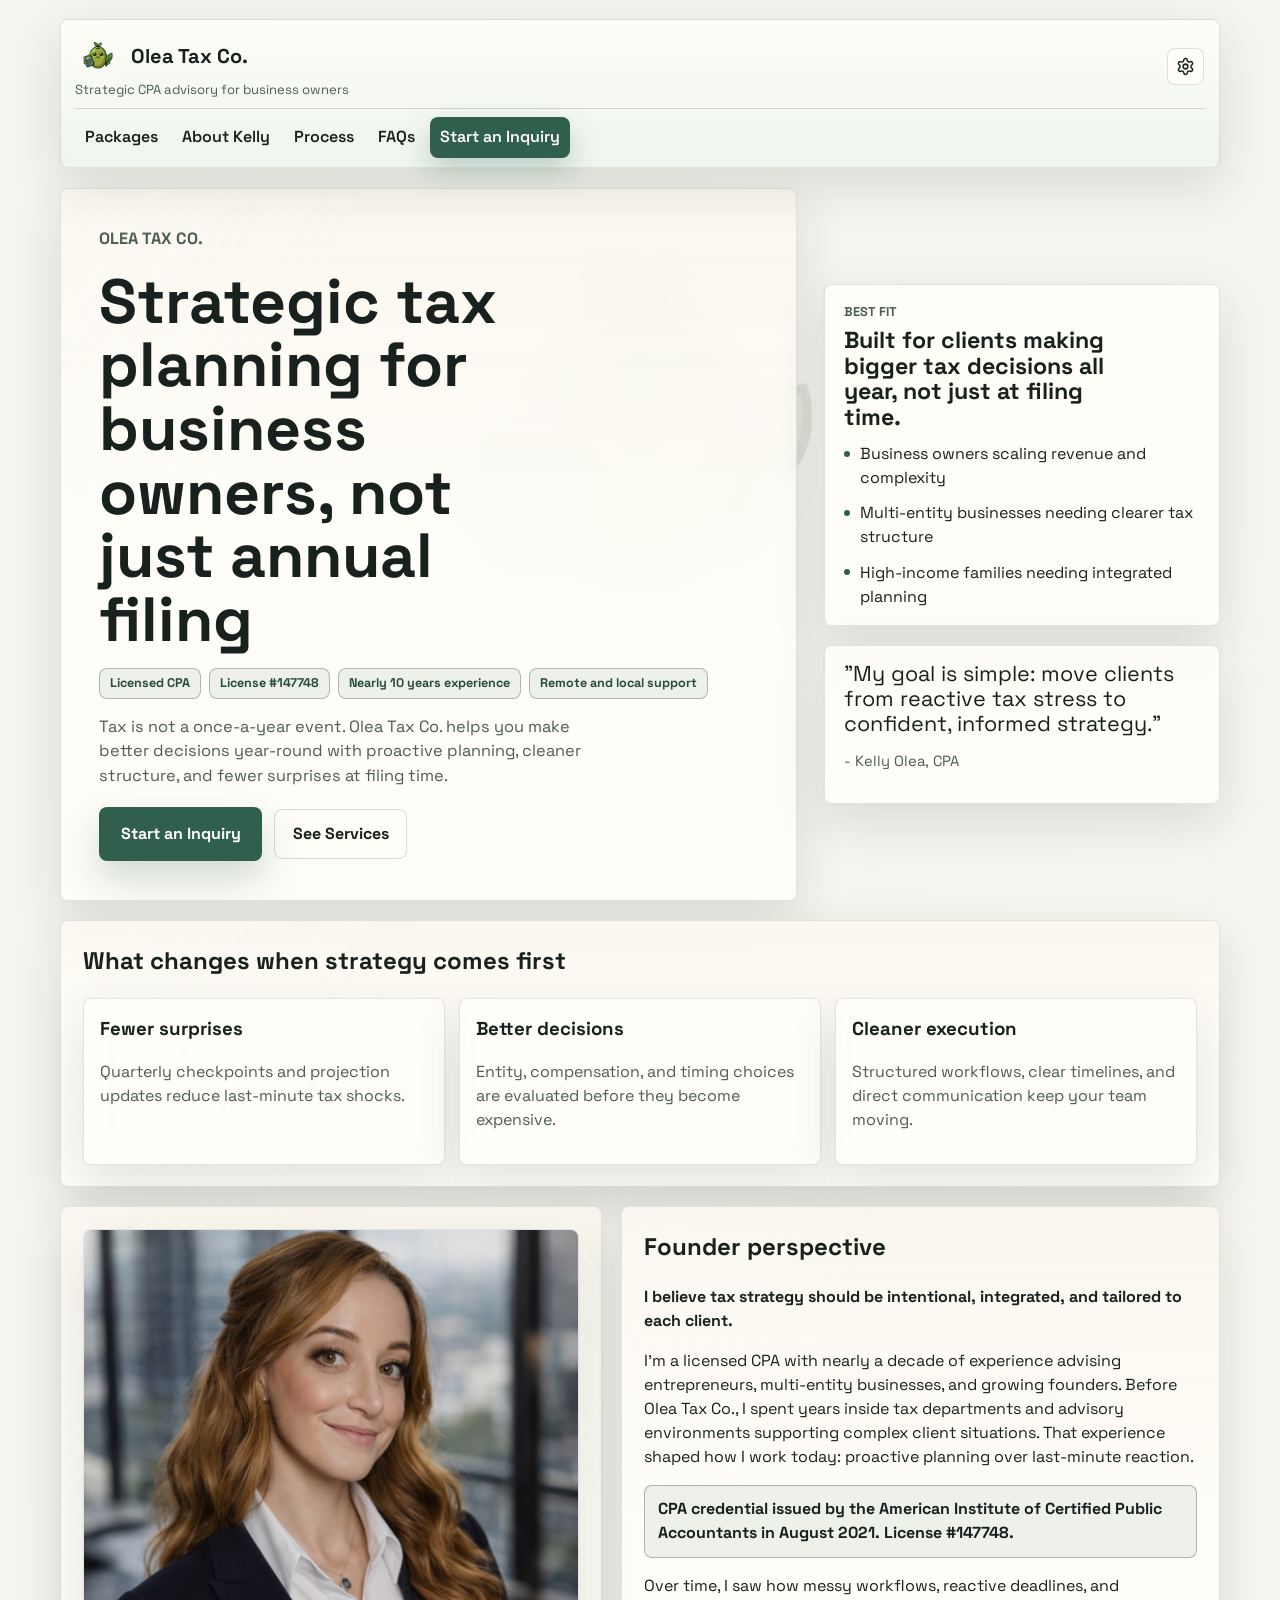
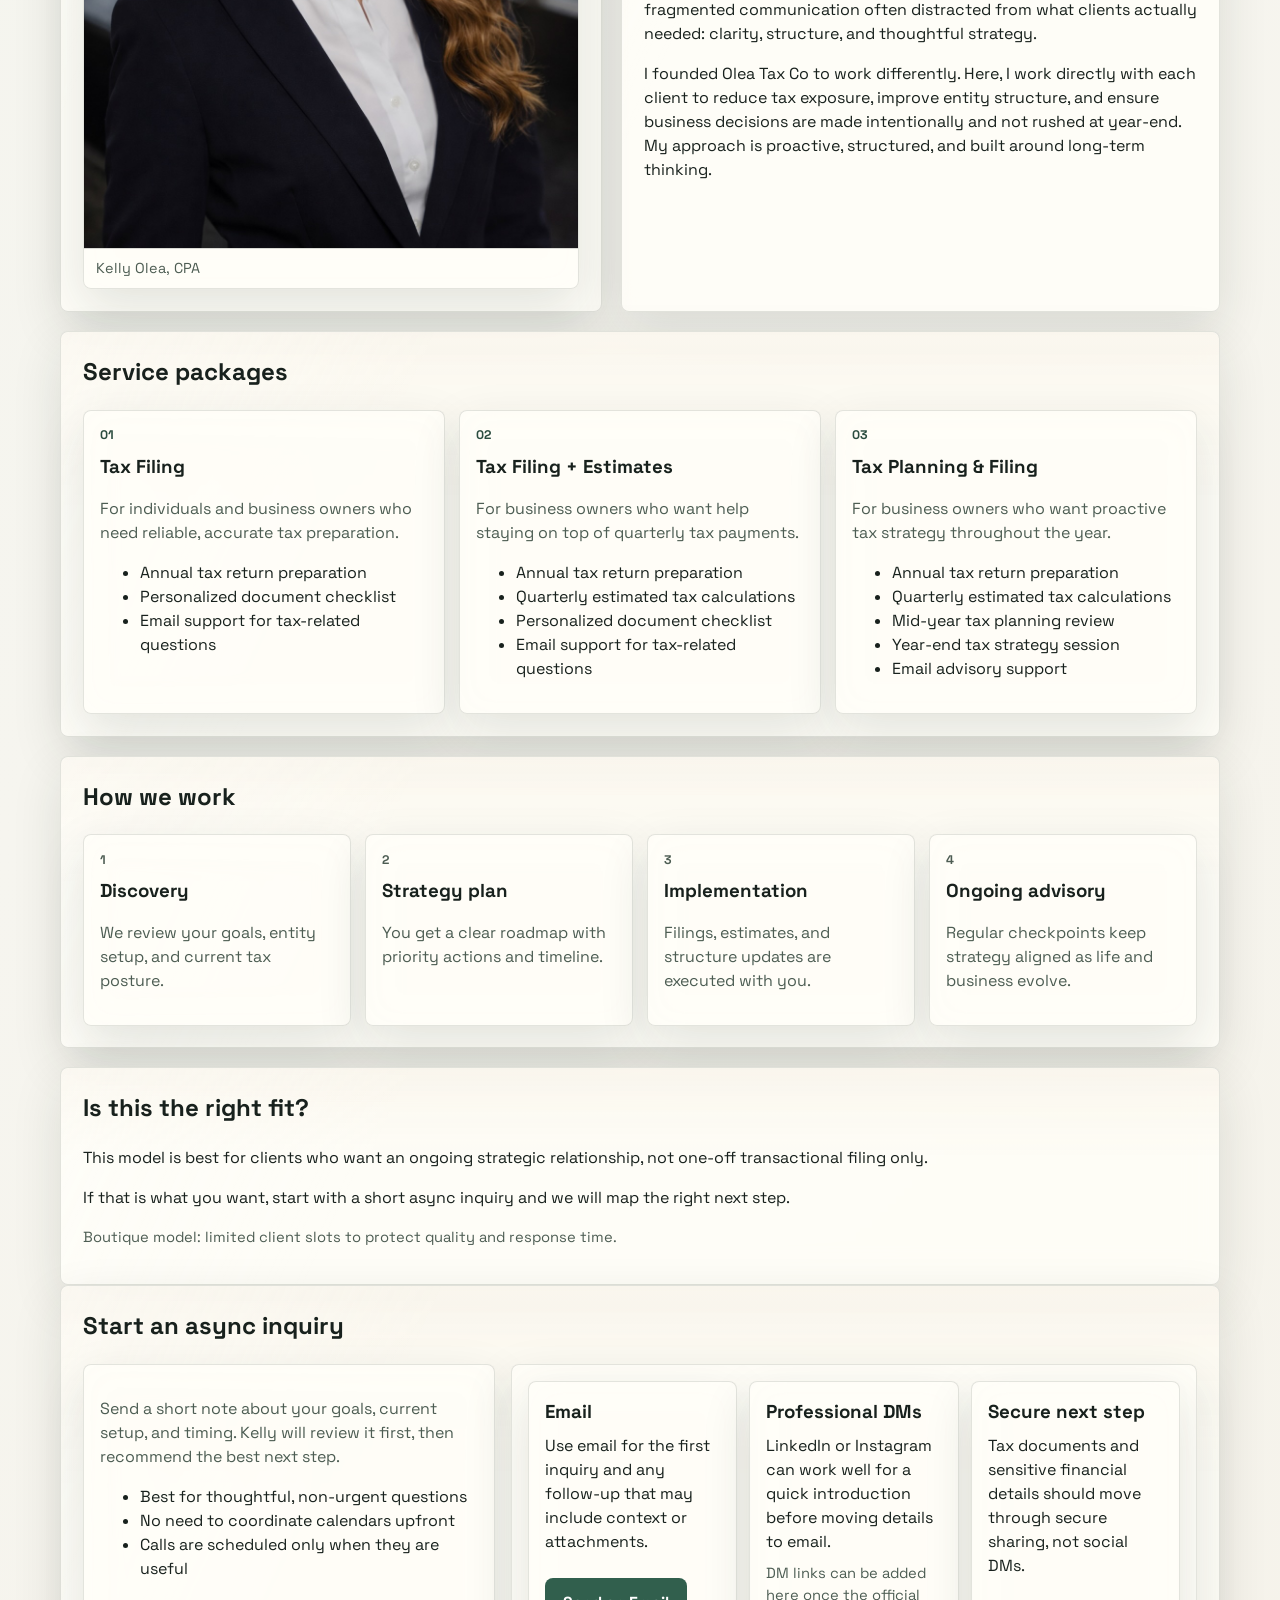
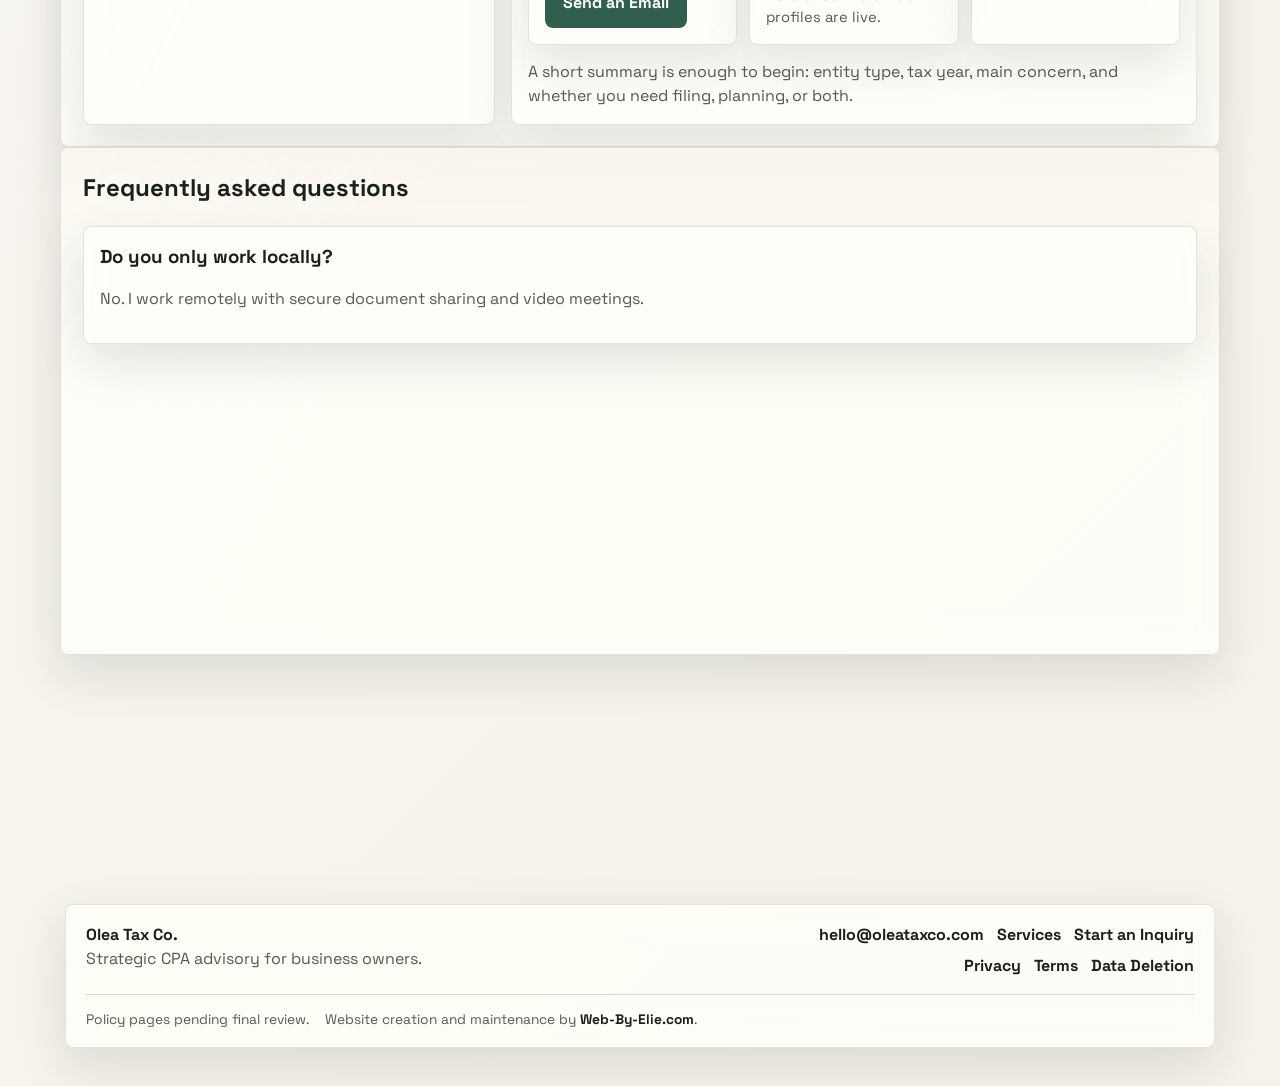
==== index.html @ 6fc99cd8 "oleataxco: publish multilingual production site" ====
<!DOCTYPE html>
<html lang="en" data-theme="light" data-language="en">
<head>
  <meta charset="UTF-8" />
  <meta name="viewport" content="width=device-width, initial-scale=1.0" />
  <title>Olea Tax Co. | Strategic Tax Planning & CPA Services</title>
  <meta name="description" content="Olea Tax Co. provides strategic CPA advisory, tax filing, quarterly estimates, and proactive tax planning for business owners." />
  <meta name="site-version" content="v144.0" />
  <link rel="canonical" href="https://oleataxco.com/" />
  <meta property="og:title" content="Olea Tax Co. | Strategic Tax Planning & CPA Services" />
  <meta property="og:description" content="Strategic CPA advisory, tax filing, estimates, and proactive tax planning for business owners." />
  <meta property="og:type" content="website" />
  <meta property="og:url" content="https://oleataxco.com/" />
  <meta property="og:image" content="https://oleataxco.com/assets/logos/oleatax-logo.png" />
  <meta name="twitter:card" content="summary" />
  <meta name="twitter:title" content="Olea Tax Co. | Strategic Tax Planning & CPA Services" />
  <meta name="twitter:description" content="Strategic CPA advisory, tax filing, estimates, and proactive tax planning for business owners." />
  <link rel="icon" type="image/png" sizes="512x512" href="./assets/logos/oleatax-logo.png" />
  <link rel="preconnect" href="https://fonts.googleapis.com">
  <link rel="preconnect" href="https://fonts.gstatic.com" crossorigin>
  <link href="https://fonts.googleapis.com/css2?family=Manrope:wght@400;500;600;700&family=Space+Grotesk:wght@400;500;700&display=swap" rel="stylesheet">
  <link rel="stylesheet" href="assets/styles.css?v=144.0" />
  <link rel="stylesheet" href="assets/liquid-glass.css?v=144.0" />
  <script type="application/ld+json">
    {
      "@context": "https://schema.org",
      "@type": "AccountingService",
      "@id": "https://oleataxco.com/#business",
      "name": "Olea Tax Co.",
      "url": "https://oleataxco.com/",
      "logo": "https://oleataxco.com/assets/logos/oleatax-logo.png",
      "image": "https://oleataxco.com/assets/kelly-portrait.jpg",
      "email": "hello@oleataxco.com",
      "description": "Strategic CPA advisory, tax filing, quarterly estimates, and proactive tax planning for business owners.",
      "areaServed": "United States",
      "founder": {
        "@type": "Person",
        "@id": "https://oleataxco.com/#kelly-olea",
        "name": "Kelly Olea",
        "jobTitle": "CPA",
        "honorificSuffix": "CPA",
        "hasCredential": {
          "@type": "EducationalOccupationalCredential",
          "name": "Certified Public Accountant",
          "credentialCategory": "Professional license",
          "identifier": "147748",
          "recognizedBy": {
            "@type": "Organization",
            "name": "American Institute of Certified Public Accountants"
          },
          "dateIssued": "2021-08"
        },
        "image": "https://oleataxco.com/assets/kelly-portrait.jpg",
        "worksFor": {
          "@id": "https://oleataxco.com/#business"
        }
      },
      "serviceType": [
        "Tax filing",
        "Quarterly estimated tax calculations",
        "Tax planning",
        "CPA advisory"
      ]
    }
  </script>
  <style>
    .bg-brand{position:fixed;inset:0;pointer-events:none;z-index:0;background:url('./assets/logos/oleatax-logo.png') center 18vh / min(58vmin,520px) no-repeat;opacity:.16;filter:drop-shadow(0 18px 40px rgba(0,0,0,.22));}
    body > *{position:relative;z-index:1;}

    .brand { display:flex; align-items:center; gap:10px; }
    .site-logo { width:46px; height:46px; border-radius:8px; border:1px solid rgba(255,255,255,.16); object-fit:cover; }
  </style>
</head>
<body class="concept-neighborhood">
  <div class="bg-brand" aria-hidden="true"></div>
  <a class="skip-link" href="#main-content" data-i18n="skipLink">Skip to content</a>
  <main id="main-content" class="site-shell">
    <header class="topbar panel">
      <div class="topbar-top">
        <div class="brand-wrap">
          <div class="brand"><img class="site-logo" src="./assets/logos/oleatax-logo.png" alt="Olea Tax logo" data-i18n-attr="alt:logoAlt" />Olea Tax Co.</div>
          <p class="brand-meta" data-i18n="brandMeta">Strategic CPA advisory for business owners</p>
        </div>
        <div class="topbar-controls">
          <button type="button" class="settings-button" data-settings-open aria-label="Open site settings" aria-haspopup="dialog" aria-expanded="false" data-i18n-attr="aria-label:settingsOpen">
            <svg width="19" height="19" viewBox="0 0 24 24" fill="none" stroke="currentColor" stroke-width="1.9" stroke-linecap="round" stroke-linejoin="round" aria-hidden="true">
              <path d="M12.22 2h-.44a2 2 0 0 0-2 2v.18a2 2 0 0 1-1 1.73l-.43.25a2 2 0 0 1-2 0l-.15-.08a2 2 0 0 0-2.73.73l-.22.38a2 2 0 0 0 .73 2.73l.15.1a2 2 0 0 1 1 1.72v.51a2 2 0 0 1-1 1.74l-.15.09a2 2 0 0 0-.73 2.73l.22.38a2 2 0 0 0 2.73.73l.15-.08a2 2 0 0 1 2 0l.43.25a2 2 0 0 1 1 1.73V20a2 2 0 0 0 2 2h.44a2 2 0 0 0 2-2v-.18a2 2 0 0 1 1-1.73l.43-.25a2 2 0 0 1 2 0l.15.08a2 2 0 0 0 2.73-.73l.22-.38a2 2 0 0 0-.73-2.73l-.15-.09a2 2 0 0 1-1-1.74v-.51a2 2 0 0 1 1-1.72l.15-.1a2 2 0 0 0 .73-2.73l-.22-.38a2 2 0 0 0-2.73-.73l-.15.08a2 2 0 0 1-2 0l-.43-.25a2 2 0 0 1-1-1.73V4a2 2 0 0 0-2-2Z"/>
              <circle cx="12" cy="12" r="3"/>
            </svg>
          </button>
        </div>
      </div>
      <nav aria-label="Primary">
        <a href="#services" data-i18n="navPackages">Packages</a>
        <a href="#who" data-i18n="navAbout">About Kelly</a>
        <a href="#process" data-i18n="navProcess">Process</a>
        <a href="#faqs" data-i18n="navFaqs">FAQs</a>
        <a class="button topbar-cta" href="#inquiry" data-i18n="startInquiry">Start an Inquiry</a>
      </nav>
    </header>

    <section class="hero">
      <div class="hero-copy panel">
        <p class="eyebrow">Olea Tax Co.</p>
        <h1 data-i18n="heroTitle">Strategic tax planning for business owners, not just annual filing</h1>
        <div class="trust-strip" aria-label="Trust highlights">
          <span data-i18n="trustCpa">Licensed CPA</span>
          <span data-i18n="trustLicense">License #147748</span>
          <span data-i18n="trustExperience">Nearly 10 years experience</span>
          <span data-i18n="trustRemote">Remote and local support</span>
        </div>
        <p data-i18n="heroBody">
          Tax is not a once-a-year event. Olea Tax Co. helps you make better decisions year-round with proactive planning, cleaner structure, and fewer surprises at filing time.
        </p>
        <div class="cta-row">
          <a class="button hero-primary" href="#inquiry" data-i18n="startInquiry">Start an Inquiry</a>
          <a class="button alt" href="#services" data-i18n="seeServices">See Services</a>
        </div>
      </div>
      <aside class="hero-side" aria-label="Who we serve and founder perspective" data-i18n-attr="aria-label:heroAsideLabel">
        <div class="hero-support">
          <p class="eyebrow" data-i18n="bestFit">Best Fit</p>
          <h3 data-i18n="bestFitTitle">Built for clients making bigger tax decisions all year, not just at filing time.</h3>
          <ul class="hero-list">
            <li data-i18n="bestFitOne">Business owners scaling revenue and complexity</li>
            <li data-i18n="bestFitTwo">Multi-entity businesses needing clearer tax structure</li>
            <li data-i18n="bestFitThree">High-income families needing integrated planning</li>
          </ul>
        </div>
        <blockquote class="hero-quote-block">
          <p class="quote" data-i18n="heroQuote">"My goal is simple: move clients from reactive tax stress to confident, informed strategy."</p>
          <p class="small" data-i18n="quoteByline">- Kelly Olea, CPA</p>
        </blockquote>
      </aside>
    </section>

    <section class="section-grid">
      <section class="section panel span-12">
        <h2 data-i18n="outcomesTitle">What changes when strategy comes first</h2>
        <div class="cards cols-3">
          <div class="card outcome-card">
            <h3 data-i18n="outcomeOneTitle">Fewer surprises</h3>
            <p data-i18n="outcomeOneBody">Quarterly checkpoints and projection updates reduce last-minute tax shocks.</p>
          </div>
          <div class="card outcome-card">
            <h3 data-i18n="outcomeTwoTitle">Better decisions</h3>
            <p data-i18n="outcomeTwoBody">Entity, compensation, and timing choices are evaluated before they become expensive.</p>
          </div>
          <div class="card outcome-card">
            <h3 data-i18n="outcomeThreeTitle">Cleaner execution</h3>
            <p data-i18n="outcomeThreeBody">Structured workflows, clear timelines, and direct communication keep your team moving.</p>
          </div>
        </div>
      </section>
    </section>

    <section id="who" class="section-grid whoami-row">
      <aside class="section panel span-5 whoami-photo">
        <figure class="profile-shot">
          <img src="assets/kelly-portrait.jpg" alt="Kelly Olea, CPA" loading="lazy" data-i18n-attr="alt:profileAlt" />
          <figcaption>Kelly Olea, CPA</figcaption>
        </figure>
      </aside>
      <section class="section panel span-7 whoami-copy">
        <h2 data-i18n="founderTitle">Founder perspective</h2>
        <p><strong data-i18n="founderLead">I believe tax strategy should be intentional, integrated, and tailored to each client.</strong></p>
        <p data-i18n="founderBodyOne">
          I'm a licensed CPA with nearly a decade of experience advising entrepreneurs, multi-entity businesses, and growing founders.
          Before Olea Tax Co., I spent years inside tax departments and advisory environments supporting complex client situations. That experience shaped how I work today: proactive planning over last-minute reaction.
        </p>
        <p class="credential-note" data-i18n="credentialNote">
          CPA credential issued by the American Institute of Certified Public Accountants in August 2021. License #147748.
        </p>
        <p data-i18n="founderBodyTwo">
          Over time, I saw how messy workflows, reactive deadlines, and fragmented communication often distracted from what clients actually needed:
          clarity, structure, and thoughtful strategy.
        </p>
        <p data-i18n="founderBodyThree">
          I founded Olea Tax Co to work differently.
          Here, I work directly with each client to reduce tax exposure, improve entity structure, and ensure business decisions are made intentionally and not rushed at year-end.
          My approach is proactive, structured, and built around long-term thinking.
        </p>
      </section>
    </section>

    <section id="services" class="section-grid">
      <section class="section panel span-12">
        <h2 data-i18n="servicesTitle">Service packages</h2>
        <div class="cards cols-3">
          <div class="card service-card">
            <h3 data-i18n="serviceOneTitle">Tax Filing</h3>
            <p data-i18n="serviceOneBody">For individuals and business owners who need reliable, accurate tax preparation.</p>
            <ul>
              <li data-i18n="serviceListFiling">Annual tax return preparation</li>
              <li data-i18n="serviceListChecklist">Personalized document checklist</li>
              <li data-i18n="serviceListEmail">Email support for tax-related questions</li>
            </ul>
          </div>
          <div class="card service-card">
            <h3 data-i18n="serviceTwoTitle">Tax Filing + Estimates</h3>
            <p data-i18n="serviceTwoBody">For business owners who want help staying on top of quarterly tax payments.</p>
            <ul>
              <li data-i18n="serviceListFiling">Annual tax return preparation</li>
              <li data-i18n="serviceListEstimates">Quarterly estimated tax calculations</li>
              <li data-i18n="serviceListChecklist">Personalized document checklist</li>
              <li data-i18n="serviceListEmail">Email support for tax-related questions</li>
            </ul>
          </div>
          <div class="card service-card">
            <h3 data-i18n="serviceThreeTitle">Tax Planning &amp; Filing</h3>
            <p data-i18n="serviceThreeBody">For business owners who want proactive tax strategy throughout the year.</p>
            <ul>
              <li data-i18n="serviceListFiling">Annual tax return preparation</li>
              <li data-i18n="serviceListEstimates">Quarterly estimated tax calculations</li>
              <li data-i18n="serviceListMidyear">Mid-year tax planning review</li>
              <li data-i18n="serviceListYearend">Year-end tax strategy session</li>
              <li data-i18n="serviceListAdvisory">Email advisory support</li>
            </ul>
          </div>
        </div>
      </section>
    </section>

    <section class="section-grid">
      <section id="process" class="section panel span-12">
        <h2 data-i18n="processTitle">How we work</h2>
        <div class="cards cols-4">
          <div class="card">
            <p class="step-num">1</p>
            <h3 data-i18n="processOneTitle">Discovery</h3>
            <p data-i18n="processOneBody">We review your goals, entity setup, and current tax posture.</p>
          </div>
          <div class="card">
            <p class="step-num">2</p>
            <h3 data-i18n="processTwoTitle">Strategy plan</h3>
            <p data-i18n="processTwoBody">You get a clear roadmap with priority actions and timeline.</p>
          </div>
          <div class="card">
            <p class="step-num">3</p>
            <h3 data-i18n="processThreeTitle">Implementation</h3>
            <p data-i18n="processThreeBody">Filings, estimates, and structure updates are executed with you.</p>
          </div>
          <div class="card">
            <p class="step-num">4</p>
            <h3 data-i18n="processFourTitle">Ongoing advisory</h3>
            <p data-i18n="processFourBody">Regular checkpoints keep strategy aligned as life and business evolve.</p>
          </div>
        </div>
      </section>
      <section class="section panel span-12">
        <h2 data-i18n="fitTitle">Is this the right fit?</h2>
        <p data-i18n="fitBodyOne">This model is best for clients who want an ongoing strategic relationship, not one-off transactional filing only.</p>
        <p data-i18n="fitBodyTwo">If that is what you want, start with a short async inquiry and we will map the right next step.</p>
        <p class="small" data-i18n="fitSmall">Boutique model: limited client slots to protect quality and response time.</p>
      </section>
    </section>

    <section id="inquiry" class="section panel">
      <h2 data-i18n="inquiryTitle">Start an async inquiry</h2>
      <div class="book-call-grid">
        <div class="card">
          <p data-i18n="inquiryBody">
            Send a short note about your goals, current setup, and timing. Kelly will review it first, then recommend the best next step.
          </p>
          <ul>
            <li data-i18n="inquiryOne">Best for thoughtful, non-urgent questions</li>
            <li data-i18n="inquiryTwo">No need to coordinate calendars upfront</li>
            <li data-i18n="inquiryThree">Calls are scheduled only when they are useful</li>
          </ul>
        </div>
        <div class="async-contact" aria-label="Async contact options">
          <div class="channel-list">
            <div class="channel-card">
              <h3 data-i18n="emailTitle">Email</h3>
              <p data-i18n="emailBody">Use email for the first inquiry and any follow-up that may include context or attachments.</p>
              <a class="button" href="mailto:hello@oleataxco.com?subject=Olea%20Tax%20Co.%20inquiry" data-i18n="sendEmail">Send an Email</a>
            </div>
            <div class="channel-card">
              <h3 data-i18n="dmTitle">Professional DMs</h3>
              <p data-i18n="dmBody">LinkedIn or Instagram can work well for a quick introduction before moving details to email.</p>
              <p class="small" data-i18n="dmSmall">DM links can be added here once the official profiles are live.</p>
            </div>
            <div class="channel-card">
              <h3 data-i18n="secureTitle">Secure next step</h3>
              <p data-i18n="secureBody">Tax documents and sensitive financial details should move through secure sharing, not social DMs.</p>
            </div>
          </div>
          <p class="response-note" data-i18n="responseNote">A short summary is enough to begin: entity type, tax year, main concern, and whether you need filing, planning, or both.</p>
        </div>
      </div>
    </section>

    <section id="faqs" class="section panel">
      <h2 data-i18n="faqTitle">Frequently asked questions</h2>
      <div class="cards">
        <div class="card"><h3 data-i18n="faqOneTitle">Do you only work locally?</h3><p data-i18n="faqOneBody">No. I work remotely with secure document sharing and video meetings.</p></div>
        <div class="card"><h3 data-i18n="faqTwoTitle">Do you provide bookkeeping?</h3><p data-i18n="faqTwoBody">No. Olea Tax Co. focuses on tax filing and tax planning. If your records need cleanup, that work should be handled separately before tax work begins.</p></div>
        <div class="card"><h3 data-i18n="faqThreeTitle">Do you offer one-time tax services?</h3><p data-i18n="faqThreeBody">Yes, and I can also recommend an ongoing package if needed.</p></div>
      </div>
    </section>

    <section id="contact" class="section panel">
      <h2 data-i18n="contactTitle">Get in touch</h2>
      <p data-i18n="contactBody">Ready to take a more strategic approach to your taxes? Send a short note to get started asynchronously.</p>
      <div class="cta-row">
        <a class="button" href="mailto:hello@oleataxco.com?subject=Olea%20Tax%20Co.%20inquiry" data-i18n="sendEmail">Send an Email</a>
        <a class="button alt" href="#inquiry" data-i18n="seeInquiryOptions">See Inquiry Options</a>
      </div>
    </section>
  </main>
  <footer class="site-footer">
    <div class="footer-inner">
      <div>
        <p class="footer-brand">Olea Tax Co.</p>
        <p data-i18n="footerMeta">Strategic CPA advisory for business owners.</p>
      </div>
      <nav class="footer-links" aria-label="Footer">
        <a href="mailto:hello@oleataxco.com?subject=Olea%20Tax%20Co.%20inquiry">hello@oleataxco.com</a>
        <a href="#services" data-i18n="footerServices">Services</a>
        <a href="#inquiry" data-i18n="startInquiry">Start an Inquiry</a>
        <a href="privacy.html" data-i18n="footerPrivacy">Privacy</a>
        <a href="terms.html" data-i18n="footerTerms">Terms</a>
        <a href="data-deletion.html" data-i18n="footerDataDeletion">Data Deletion</a>
      </nav>
      <div class="footer-note">
        <p data-i18n="policyNote">Policy pages pending final review.</p>
        <p data-i18n-html="creditNote">Website creation and maintenance by <a href="https://web-by-elie.com/">Web-By-Elie.com</a>.</p>
      </div>
    </div>
  </footer>
  <a class="mobile-sticky-cta" data-mobile-sticky-cta href="#inquiry" data-i18n="startInquiry">Start an Inquiry</a>
  <script src="assets/site-i18n.js?v=144.0"></script>
  <script src="assets/site-settings.js?v=144.0"></script>
</body>
</html>
---- assets/styles.css ----
:root {
  --bg: #f6f5ef;
  --text: #18211d;
  --muted: #4d5d53;
  --line: rgba(24, 33, 29, 0.16);
  --card: rgba(255, 255, 249, 0.9);
  --surface-1: #fffdfa;
  --surface-2: #edf4ef;
  --surface-3: #dfece5;
  --bg-glow-1: #dcefe5;
  --bg-glow-2: #f1e2ca;
  --accent: #315f4d;
  --accent-2: #b98546;
  --button-text: #ffffff;
  --shadow: 0 10px 26px rgba(20, 16, 11, 0.08);
  --radius: 8px;
}

html[data-theme="dark"] {
  --bg: #071111;
  --text: #f5fbf7;
  --muted: #c7d9ce;
  --line: rgba(245, 251, 247, 0.18);
  --card: rgba(12, 25, 24, 0.88);
  --surface-1: #0d1d1b;
  --surface-2: #132b27;
  --surface-3: #1c3a34;
  --bg-glow-1: #173b34;
  --bg-glow-2: #3b2d19;
  --accent: #7ac7aa;
  --accent-2: #d6ad64;
  --button-text: #06110d;
  --shadow: 0 20px 56px rgba(0, 0, 0, 0.55);
}

html[data-theme="dark"] .concept-trust {
  --bg: #120d09;
  --text: #fff2e5;
  --muted: #ddc3af;
  --line: rgba(255, 242, 229, 0.2);
  --card: rgba(30, 21, 16, 0.96);
  --surface-1: rgba(32, 23, 17, 0.93);
  --surface-2: rgba(28, 20, 15, 0.91);
  --surface-3: rgba(24, 17, 13, 0.89);
  --bg-glow-1: #38261a;
  --bg-glow-2: #4a3122;
  --accent: #e2a074;
  --accent-2: #ffc58f;
  --button-text: #1c1008;
}

html[data-theme="dark"] .concept-modern {
  --bg: #120d09;
  --text: #fff2e5;
  --muted: #ddc3af;
  --line: rgba(255, 242, 229, 0.2);
  --card: rgba(30, 21, 16, 0.96);
  --surface-1: rgba(32, 23, 17, 0.93);
  --surface-2: rgba(28, 20, 15, 0.91);
  --surface-3: rgba(24, 17, 13, 0.89);
  --bg-glow-1: #38261a;
  --bg-glow-2: #4a3122;
  --accent: #e2a074;
  --accent-2: #ffc58f;
  --button-text: #1c1008;
}

html[data-theme="dark"] .concept-neighborhood {
  --bg: #120d09;
  --text: #fff2e5;
  --muted: #ddc3af;
  --line: rgba(255, 242, 229, 0.2);
  --card: rgba(30, 21, 16, 0.96);
  --surface-1: rgba(32, 23, 17, 0.93);
  --surface-2: rgba(28, 20, 15, 0.91);
  --surface-3: rgba(24, 17, 13, 0.89);
  --bg-glow-1: #38261a;
  --bg-glow-2: #4a3122;
  --accent: #e2a074;
  --accent-2: #ffc58f;
  --button-text: #1c1008;
}

* { box-sizing: border-box; }
html, body { margin: 0; padding: 0; }
body {
  font-family: "Space Grotesk", "Manrope", system-ui, sans-serif;
  color: var(--text);
  background: radial-gradient(circle at 15% 10%, var(--bg-glow-1), transparent 40%),
              radial-gradient(circle at 90% 5%, var(--bg-glow-2), transparent 35%),
              var(--bg);
  line-height: 1.5;
}
a { color: inherit; }
img { max-width: 100%; }

a:focus-visible,
button:focus-visible,
input:focus-visible,
select:focus-visible {
  outline: 2px solid color-mix(in srgb, var(--accent-2) 70%, white 30%);
  outline-offset: 2px;
}

.skip-link {
  position: absolute;
  left: 12px;
  top: -42px;
  z-index: 120;
  padding: 8px 12px;
  border-radius: 8px;
  background: var(--text);
  color: var(--bg);
  text-decoration: none;
  font-weight: 700;
}
.skip-link:focus {
  top: 10px;
}

.button {
  display: inline-flex;
  align-items: center;
  justify-content: center;
  padding: 0.76rem 1.08rem;
  border-radius: 8px;
  background: var(--accent);
  color: var(--button-text);
  text-decoration: none;
  font-weight: 700;
  border: 1px solid transparent;
  transition: transform 180ms ease, box-shadow 180ms ease, opacity 180ms ease, background 180ms ease, border-color 180ms ease;
}
a.button,
.button,
a.button:visited,
a.button:hover,
a.button:active {
  color: var(--button-text);
}
.button.alt {
  background: transparent;
  color: var(--text);
  border-color: var(--line);
}
a.button.alt,
a.button.alt:visited,
a.button.alt:hover,
a.button.alt:active {
  color: var(--text);
}
.button:hover {
  opacity: 0.98;
  transform: translateY(-2px);
  box-shadow: 0 12px 26px rgba(20, 16, 11, 0.14);
}
.button:active { transform: translateY(0); }

.eyebrow {
  margin: 0 0 0.5rem;
  text-transform: uppercase;
  letter-spacing: 0.14em;
  font-size: 0.8rem;
  color: var(--muted);
  font-weight: 700;
}

.site-shell {
  width: min(1150px, calc(100% - 1.5rem));
  margin: 0 auto;
  padding: 1.2rem 0 2.4rem;
}
.topbar {
  display: flex;
  flex-direction: column;
  gap: 0.5rem;
  margin-bottom: 1.2rem;
  padding: 0.8rem 0.9rem 0.6rem;
  border-radius: 8px;
  border: 1px solid color-mix(in srgb, var(--line) 72%, transparent);
  background: color-mix(in srgb, var(--surface-2) 92%, white 8%);
}
.topbar-top {
  display: flex;
  align-items: center;
  justify-content: space-between;
  gap: 0.75rem;
}
.topbar-controls {
  display: inline-flex;
  align-items: center;
  gap: 0.55rem;
  flex-shrink: 0;
}
.topbar nav {
  display: flex;
  flex-wrap: wrap;
  gap: 0.6rem;
  align-items: center;
  border-top: 1px solid var(--line);
  padding-top: 0.5rem;
}
.topbar a {
  text-decoration: none;
  color: var(--text);
  font-weight: 600;
  padding: 0.42rem 0.58rem;
  border-radius: 8px;
  display: inline-flex;
  align-items: center;
}
.topbar a.button {
  color: var(--button-text);
}
.topbar-cta {
  padding-inline: 1.05rem;
  box-shadow: 0 12px 28px color-mix(in srgb, var(--accent) 26%, transparent);
}
.topbar a.button.alt {
  color: var(--text);
}

@media (hover: hover) and (pointer: fine) {
  .topbar nav a:not(.button):hover,
  .topbar nav a:not(.button):focus-visible {
    color: var(--accent);
    background: color-mix(in srgb, var(--accent) 12%, transparent);
    outline: none;
  }
}
.brand {
  font-weight: 800;
  letter-spacing: 0.02em;
  font-size: 1.25rem;
}
.brand-wrap {
  display: grid;
  gap: 0.08rem;
}
.brand-meta {
  margin: 0;
  color: var(--muted);
  font-size: 0.82rem;
}
.build-version {
  display: inline-flex;
  align-items: center;
  padding: 0.18rem 0.5rem;
  border-radius: 8px;
  border: 1px solid color-mix(in srgb, var(--line) 68%, transparent);
  background: color-mix(in srgb, var(--surface-1) 90%, white 10%);
  color: var(--text);
  font-size: 0.72rem;
  font-weight: 700;
  letter-spacing: 0.04em;
  vertical-align: middle;
}

.hero {
  display: grid;
  grid-template-columns: minmax(0, 1.3fr) minmax(280px, 0.7fr);
  gap: clamp(1.2rem, 2vw, 2rem);
  align-items: center;
}
.panel {
  border: 1px solid color-mix(in srgb, var(--line) 58%, transparent);
  border-radius: 8px;
  background: color-mix(in srgb, var(--surface-1) 93%, white 7%);
  box-shadow: 0 18px 40px rgba(20, 16, 11, 0.07);
}
.hero-copy {
  padding: clamp(1.6rem, 3vw, 3rem);
  background:
    radial-gradient(circle at top right, color-mix(in srgb, var(--accent-2) 20%, transparent), transparent 36%),
    linear-gradient(155deg, color-mix(in srgb, var(--surface-1) 96%, white 4%), color-mix(in srgb, var(--surface-2) 95%, transparent));
}
.hero-copy h1 {
  margin: 0.35rem 0 1rem;
  line-height: 1.02;
  letter-spacing: 0;
  max-width: 11ch;
  font-size: 3.9rem;
}
.hero-copy p {
  color: var(--muted);
  margin: 0 0 1.15rem;
  max-width: 50ch;
  font-size: 1.02rem;
}
.trust-strip {
  display: flex;
  flex-wrap: wrap;
  gap: 0.5rem;
  margin: 0 0 1rem;
}
.trust-strip span {
  display: inline-flex;
  align-items: center;
  padding: 0.32rem 0.62rem;
  border-radius: 8px;
  border: 1px solid color-mix(in srgb, var(--accent) 20%, var(--line));
  background: color-mix(in srgb, var(--surface-1) 82%, white 18%);
  color: color-mix(in srgb, var(--accent) 70%, var(--text));
  font-size: 0.79rem;
  font-weight: 700;
}
.cta-row {
  display: flex;
  flex-wrap: wrap;
  gap: 0.75rem;
  align-items: center;
}
.hero-primary {
  padding: 0.9rem 1.28rem;
  box-shadow: 0 18px 36px color-mix(in srgb, var(--accent) 22%, transparent);
}
.hero-side {
  display: grid;
  gap: 1.15rem;
  align-content: center;
  padding-block: 0.35rem;
}
.hero-support,
.hero-quote-block {
  padding: 1.05rem 1rem 1.05rem 1.2rem;
  border: 1px solid color-mix(in srgb, var(--line) 42%, transparent);
  border-left: 2px solid color-mix(in srgb, var(--line) 76%, transparent);
  border-radius: 8px;
  background: color-mix(in srgb, var(--surface-1) 94%, transparent);
  box-shadow: 0 12px 26px rgba(20, 16, 11, 0.08);
  transition: border-color 180ms ease, transform 180ms ease, box-shadow 180ms ease;
}
.hero-support .eyebrow {
  margin-bottom: 0.45rem;
}
.hero-support h3 {
  margin: 0 0 0.75rem;
  max-width: 18ch;
  font-size: 1.45rem;
  line-height: 1.1;
  color: var(--text);
}
.hero-list {
  list-style: none;
  padding: 0;
  margin: 0;
  display: grid;
  gap: 0.7rem;
}
.hero-list li {
  position: relative;
  padding-left: 1rem;
  color: var(--text);
}
.hero-list li::before {
  content: "";
  position: absolute;
  left: 0;
  top: 0.55rem;
  width: 0.38rem;
  height: 0.38rem;
  border-radius: 999px;
  background: var(--accent);
}
.hero-quote-block {
  margin: 0;
  border-left-color: color-mix(in srgb, var(--accent) 26%, var(--line));
}
.hero-quote-block .quote {
  color: var(--text);
}
.hero-quote-block .small {
  margin-top: 0.8rem;
}
.resource-links {
  margin-top: 0.75rem;
}
.resource-links .button {
  font-size: 0.85rem;
}
.profile-shot {
  margin: 0;
  border: 1px solid var(--line);
  border-radius: 8px;
  overflow: hidden;
  background: var(--surface-2);
}
.profile-shot img {
  display: block;
  width: 100%;
  height: auto;
  aspect-ratio: 4 / 5;
  object-fit: cover;
}
.profile-shot figcaption {
  padding: 0.55rem 0.75rem;
  border-top: 1px solid var(--line);
  color: var(--muted);
  font-size: 0.9rem;
}
.small {
  font-size: 0.92rem;
  color: var(--muted);
}

.credential-note {
  padding: 0.72rem 0.85rem;
  border: 1px solid color-mix(in srgb, var(--accent) 22%, var(--line));
  border-radius: 8px;
  background: color-mix(in srgb, var(--accent) 8%, transparent);
  color: var(--text);
  font-weight: 700;
}

.section-grid {
  display: grid;
  grid-template-columns: repeat(12, 1fr);
  gap: 1.2rem;
  margin-top: 1.2rem;
}
.whoami-row {
  grid-template-columns: minmax(260px, 0.95fr) minmax(0, 1.05fr);
}
.whoami-row > .whoami-photo {
  grid-column: 1;
}
.whoami-row > .whoami-copy {
  grid-column: 2;
}
.span-7 { grid-column: span 7; }
.span-5 { grid-column: span 5; }
.span-6 { grid-column: span 6; }
.span-12 { grid-column: span 12; }
.section {
  padding: 1.35rem;
}
.section h2, .section h3 {
  margin-top: 0;
}
.cards {
  display: grid;
  gap: 0.9rem;
}
.cards.cols-3 { grid-template-columns: repeat(3, minmax(0, 1fr)); }
.cards.cols-4 { grid-template-columns: repeat(4, minmax(0, 1fr)); }
.step-num {
  margin: 0 0 0.4rem;
  font-size: 0.78rem;
  font-weight: 700;
  color: var(--accent);
  letter-spacing: 0.06em;
}
.card {
  border: 1px solid color-mix(in srgb, var(--line) 45%, transparent);
  border-radius: 8px;
  padding: 1rem;
  background: linear-gradient(180deg, color-mix(in srgb, var(--surface-1) 45%, var(--surface-2) 55%), color-mix(in srgb, var(--surface-2) 92%, transparent));
  box-shadow: inset 0 1px 0 rgba(255, 255, 255, 0.18);
  transition: transform 180ms ease, border-color 180ms ease, box-shadow 180ms ease;
}
.card h3 { margin-bottom: 0.3rem; }
.card p, .card li { color: var(--muted); }
.card li { color: var(--text); }

.book-call-grid {
  display: grid;
  grid-template-columns: 0.75fr 1.25fr;
  gap: 1rem;
  align-items: stretch;
}
.async-contact {
  border: 1px solid color-mix(in srgb, var(--line) 52%, transparent);
  border-radius: 8px;
  overflow: auto;
  background: color-mix(in srgb, var(--surface-2) 92%, white 8%);
  padding: 1rem;
}

.channel-list {
  display: grid;
  grid-template-columns: repeat(3, minmax(0, 1fr));
  gap: 0.8rem;
}

.channel-card {
  display: flex;
  flex-direction: column;
  gap: 0.5rem;
  min-height: 100%;
  padding: 1rem;
  border: 1px solid color-mix(in srgb, var(--line) 48%, transparent);
  border-radius: 8px;
  background: color-mix(in srgb, var(--surface-1) 78%, var(--surface-2) 22%);
}

.channel-card h3,
.channel-card p {
  margin: 0;
}

.channel-card .button {
  margin-top: auto;
  align-self: flex-start;
}

.response-note {
  margin: 0.9rem 0 0;
  color: var(--muted);
}
.book-call-note {
  margin-top: 0.7rem;
}

.two-col-split {
  display: grid;
  grid-template-columns: 1fr 1fr;
  gap: 2rem;
}
.two-col-split > section h2 {
  margin-top: 0;
}

@media (max-width: 950px) {
  .two-col-split {
    grid-template-columns: 1fr;
    gap: 1.5rem;
  }
}
.quote {
  font-family: "Space Grotesk", sans-serif;
  font-size: 1.35rem;
  line-height: 1.15;
  margin: 0;
}

.theme-toggle {
  display: inline-flex;
  align-items: center;
  justify-content: center;
  width: 2.1rem;
  height: 2.1rem;
  border: 1px solid color-mix(in srgb, var(--line) 68%, transparent);
  background: color-mix(in srgb, var(--surface-1) 90%, white 10%);
  color: var(--text);
  border-radius: 8px;
  padding: 0;
  cursor: pointer;
  flex-shrink: 0;
  transition: background 140ms ease, color 140ms ease;
}

.theme-toggle:hover {
  background: var(--surface-3);
}

.theme-toggle:focus-visible {
  outline: 2px solid var(--accent);
  outline-offset: 2px;
}

.concept-neighborhood {
  --bg: #f6f5ef;
  --text: #18211d;
  --muted: #4d5d53;
  --line: rgba(24, 33, 29, 0.16);
  --card: rgba(255, 255, 249, 0.9);
  --surface-1: #fffdfa;
  --surface-2: #edf4ef;
  --surface-3: #dfece5;
  --accent: #315f4d;
  --accent-2: #b98546;
  --button-text: #ffffff;
}

.site-footer {
  width: min(1150px, calc(100% - 1.5rem));
  margin: 1.2rem auto 2.4rem;
  color: var(--muted);
}

.footer-inner {
  display: grid;
  grid-template-columns: minmax(0, 1.4fr) minmax(220px, 0.8fr);
  gap: 1rem;
  padding: 1.1rem 1.25rem;
  border: 1px solid color-mix(in srgb, var(--line) 58%, transparent);
  border-radius: 8px;
  background: color-mix(in srgb, var(--surface-1) 90%, white 10%);
  box-shadow: 0 12px 26px rgba(20, 16, 11, 0.06);
}

.footer-brand {
  margin: 0 0 0.25rem;
  color: var(--text);
  font-weight: 800;
}

.footer-inner p {
  margin: 0;
}

.footer-links {
  display: flex;
  flex-wrap: wrap;
  justify-content: flex-end;
  gap: 0.45rem 0.8rem;
}

.footer-links a {
  color: var(--text);
  font-weight: 700;
  text-decoration: none;
}

.footer-links a:hover,
.footer-links a:focus-visible {
  color: var(--accent);
}

.footer-note {
  grid-column: 1 / -1;
  display: flex;
  flex-wrap: wrap;
  gap: 0.45rem 1rem;
  padding-top: 0.85rem;
  border-top: 1px solid var(--line);
  font-size: 0.86rem;
}

.footer-note a {
  color: var(--text);
  font-weight: 700;
  text-decoration: none;
}

.footer-note a:hover,
.footer-note a:focus-visible {
  color: var(--accent);
}

@media (hover: hover) and (pointer: fine) {
  .card:hover {
    transform: translateY(-2px);
    border-color: color-mix(in srgb, var(--accent) 20%, var(--line));
  }
  .hero-support:hover,
  .hero-quote-block:hover {
    border-left-color: color-mix(in srgb, var(--accent) 36%, var(--line));
    border-color: color-mix(in srgb, var(--accent) 18%, var(--line));
    transform: translateY(-2px);
  }
}

@media (prefers-reduced-motion: no-preference) {
  .topbar,
  .hero-copy,
  .hero-support,
  .hero-quote-block {
    animation: soft-rise 560ms ease both;
  }
  .hero-support { animation-delay: 90ms; }
  .hero-quote-block { animation-delay: 160ms; }
}

@keyframes soft-rise {
  from {
    opacity: 0;
    transform: translateY(18px);
  }
  to {
    opacity: 1;
    transform: translateY(0);
  }
}

@media (max-width: 950px) {
  .hero {
    grid-template-columns: 1fr;
  }
  .hero-copy h1 {
    max-width: 12ch;
  }
  .hero-side {
    padding-top: 0;
  }
  .section-grid > * {
    grid-column: span 12 !important;
  }
  .whoami-row {
    grid-template-columns: 1fr;
  }
  .section-grid.whoami-row > .whoami-photo,
  .section-grid.whoami-row > .whoami-copy {
    grid-column: 1 !important;
  }
  .cards.cols-3,
  .cards.cols-4,
  .book-call-grid,
  .channel-list,
  .footer-inner {
    grid-template-columns: 1fr;
  }
  .footer-links {
    justify-content: flex-start;
  }
}

@media (max-width: 640px) {
  .topbar {
    align-items: flex-start;
    flex-direction: column;
  }
  .topbar-top {
    width: 100%;
    align-items: flex-start;
    flex-direction: column;
  }
  .topbar-controls {
    align-self: flex-end;
  }
  .topbar nav {
    margin-left: 0;
  }
  .hero-support,
  .hero-quote-block {
    padding-left: 0.9rem;
  }
}
---- assets/liquid-glass.css ----
body.concept-neighborhood {
  --bg: #f6f5ef;
  --text: #18211d;
  --muted: #4d5d53;
  --line: rgba(24, 33, 29, 0.16);
  --card: rgba(255, 255, 249, 0.9);
  --surface-1: #fffef8;
  --surface-2: #edf4ef;
  --surface-3: #dfece5;
  --bg-glow-1: #dcefe5;
  --bg-glow-2: #f1e2ca;
  --accent: #315f4d;
  --accent-2: #b98546;
  --button-text: #ffffff;
  --shadow: 0 18px 50px rgba(25, 41, 34, 0.12);
  --radius: 8px;
  --glass-alpha: 86%;
  --glass-alpha-soft: 80%;
  --glass-control-alpha: 76%;
  --glass-popover-alpha: 90%;
  --glass-accent-alpha: 84%;
  --glass-sheen-opacity: 0.66;
  --glass-blur: 16px;
}

html[data-theme="dark"] body.concept-neighborhood {
  --bg: #071111;
  --text: #f5fbf7;
  --muted: #c7d9ce;
  --line: rgba(245, 251, 247, 0.18);
  --card: rgba(12, 25, 24, 0.88);
  --surface-1: #0d1d1b;
  --surface-2: #132b27;
  --surface-3: #1c3a34;
  --bg-glow-1: #173b34;
  --bg-glow-2: #3b2d19;
  --accent: #7ac7aa;
  --accent-2: #d6ad64;
  --button-text: #06110d;
  --shadow: 0 24px 70px rgba(0, 0, 0, 0.45);
}

html,
body {
  overflow-x: clip;
}

body {
  background:
    linear-gradient(135deg, color-mix(in srgb, var(--bg) 88%, var(--bg-glow-1) 12%) 0%, var(--bg) 44%, color-mix(in srgb, var(--bg) 84%, var(--bg-glow-2) 16%) 100%);
}

.bg-brand {
  opacity: 0.09 !important;
  filter: drop-shadow(0 22px 44px rgba(25, 41, 34, 0.14)) !important;
}

.site-shell {
  width: min(1160px, calc(100% - 1.25rem));
}

.brand,
.eyebrow,
.step-num,
.trust-strip span,
.build-version {
  letter-spacing: 0;
}

.hero-copy h1,
.hero-support h3,
.quote {
  letter-spacing: 0;
}

.hero-copy h1 {
  font-size: 3.9rem;
}

.hero-support h3 {
  font-size: 1.45rem;
}

.button,
.topbar a,
.topbar,
.panel,
.card,
.hero-support,
.hero-quote-block,
.profile-shot,
.async-contact,
.channel-card,
.footer-inner,
.trust-strip span,
.credential-note {
  border-radius: var(--radius);
}

.topbar,
.panel,
.card,
.hero-support,
.hero-quote-block,
.profile-shot,
.async-contact,
.channel-card,
.footer-inner {
  border-color: color-mix(in srgb, var(--line) 76%, transparent);
  background: color-mix(in srgb, var(--surface-1) var(--glass-alpha), transparent);
  box-shadow: var(--shadow);
  -webkit-backdrop-filter: blur(var(--glass-blur)) saturate(1.15);
  backdrop-filter: blur(var(--glass-blur)) saturate(1.15);
  transition:
    background 180ms ease,
    border-color 180ms ease,
    box-shadow 180ms ease,
    -webkit-backdrop-filter 180ms ease,
    backdrop-filter 180ms ease;
}

.topbar {
  position: sticky;
  top: 0.75rem;
  z-index: 60;
  background:
    linear-gradient(180deg, color-mix(in srgb, var(--surface-1) var(--glass-alpha), transparent), color-mix(in srgb, var(--surface-2) var(--glass-alpha-soft), transparent));
}

.topbar-top {
  align-items: center;
}

.topbar-controls {
  min-width: 2.4rem;
  justify-content: flex-end;
}

.topbar nav {
  gap: 0.35rem;
}

.topbar nav a:not(.button) {
  min-height: 2.25rem;
}

.button {
  min-height: 2.55rem;
}

.button:hover,
.button:focus-visible {
  box-shadow: 0 14px 32px color-mix(in srgb, var(--accent) 24%, transparent);
}

.button:active,
.card:active,
.channel-card:active,
.settings-button:active {
  transform: translateY(1px) scale(0.99);
}

.hero-copy {
  overflow: hidden;
}

.hero-copy,
.section.panel {
  position: relative;
}

.hero-copy::before,
.section.panel::before {
  content: "";
  position: absolute;
  inset: 0;
  pointer-events: none;
  border-radius: inherit;
  background:
    linear-gradient(115deg, rgba(255, 255, 255, 0.22), transparent 28%),
    linear-gradient(180deg, color-mix(in srgb, var(--accent-2) 7%, transparent), transparent 44%);
  opacity: var(--glass-sheen-opacity);
}

.hero-copy > *,
.section.panel > * {
  position: relative;
  z-index: 1;
}

.trust-strip span {
  background: color-mix(in srgb, var(--surface-1) var(--glass-control-alpha), var(--accent) 8%);
  -webkit-backdrop-filter: blur(calc(var(--glass-blur) * 0.55));
  backdrop-filter: blur(calc(var(--glass-blur) * 0.55));
}

.card,
.channel-card {
  position: relative;
  overflow: hidden;
  min-height: 100%;
}

.card::after,
.channel-card::after,
.hero-support::after,
.hero-quote-block::after {
  content: "";
  position: absolute;
  inset: -40% -80%;
  pointer-events: none;
  background: linear-gradient(115deg, transparent 42%, rgba(255, 255, 255, 0.32) 50%, transparent 58%);
  opacity: 0;
  transform: translateX(-36%);
}

.card.is-visible::after,
.channel-card.is-visible::after,
.hero-support.is-visible::after,
.hero-quote-block.is-visible::after {
  animation: glass-sheen 900ms ease var(--reveal-delay, 0ms) both;
}

@keyframes glass-sheen {
  0% {
    opacity: 0;
    transform: translateX(-36%);
  }
  32% {
    opacity: var(--glass-sheen-opacity);
  }
  100% {
    opacity: 0;
    transform: translateX(36%);
  }
}

.service-card {
  padding-top: 2.65rem;
}

.service-card::before {
  content: attr(data-card-number);
  position: absolute;
  top: 0.95rem;
  left: 1rem;
  z-index: 1;
  color: color-mix(in srgb, var(--accent) 70%, var(--text));
  font-size: 0.78rem;
  font-weight: 800;
}

[data-reveal] {
  opacity: 0;
  transform: translateY(18px);
  transition:
    opacity 520ms ease var(--reveal-delay, 0ms),
    transform 520ms ease var(--reveal-delay, 0ms),
    border-color 180ms ease,
    box-shadow 180ms ease;
}

[data-reveal].is-visible {
  opacity: 1;
  transform: translateY(0);
}

.settings-button,
.settings-close {
  display: inline-flex;
  align-items: center;
  justify-content: center;
  width: 2.35rem;
  height: 2.35rem;
  padding: 0;
  border: 1px solid color-mix(in srgb, var(--line) 82%, transparent);
  border-radius: var(--radius);
  background: color-mix(in srgb, var(--surface-1) var(--glass-alpha), transparent);
  color: var(--text);
  cursor: pointer;
  flex: 0 0 auto;
  -webkit-backdrop-filter: blur(var(--glass-blur));
  backdrop-filter: blur(var(--glass-blur));
  transition: background 160ms ease, transform 160ms ease, border-color 160ms ease;
}

.settings-button:hover,
.settings-close:hover {
  border-color: color-mix(in srgb, var(--accent) 36%, var(--line));
  background: color-mix(in srgb, var(--surface-3) var(--glass-control-alpha), transparent);
}

.settings-button svg,
.settings-close svg {
  display: block;
}

.settings-backdrop[hidden] {
  display: none !important;
}

.settings-backdrop {
  position: fixed;
  inset: 0;
  z-index: 200;
  display: grid;
  place-items: start end;
  padding: max(1rem, env(safe-area-inset-top)) max(1rem, env(safe-area-inset-right)) max(1rem, env(safe-area-inset-bottom)) max(1rem, env(safe-area-inset-left));
  background: rgba(5, 11, 10, 0.22);
  -webkit-backdrop-filter: blur(calc(var(--glass-blur) * 0.35));
  backdrop-filter: blur(calc(var(--glass-blur) * 0.35));
}

.settings-popover {
  width: min(360px, 100%);
  max-height: min(88vh, 620px);
  overflow: auto;
  padding: 1rem;
  border: 1px solid color-mix(in srgb, var(--line) 82%, transparent);
  border-radius: var(--radius);
  background: color-mix(in srgb, var(--surface-1) var(--glass-popover-alpha), transparent);
  color: var(--text);
  box-shadow: 0 28px 80px rgba(0, 0, 0, 0.28);
  -webkit-backdrop-filter: blur(var(--glass-blur)) saturate(1.18);
  backdrop-filter: blur(var(--glass-blur)) saturate(1.18);
}

.settings-head {
  display: flex;
  align-items: center;
  justify-content: space-between;
  gap: 0.75rem;
  margin-bottom: 1rem;
}

.settings-title {
  margin: 0;
  font-size: 1.05rem;
}

.settings-stack {
  display: grid;
  gap: 0.85rem;
}

.settings-row,
.settings-field {
  display: grid;
  gap: 0.4rem;
}

.settings-row {
  grid-template-columns: minmax(0, 1fr) auto;
  align-items: center;
}

.settings-label {
  color: var(--text);
  font-size: 0.88rem;
  font-weight: 800;
}

.settings-value {
  color: var(--muted);
  font-size: 0.88rem;
  font-weight: 700;
}

.settings-select,
.settings-range {
  width: 100%;
}

.settings-select {
  min-height: 2.45rem;
  padding: 0.48rem 0.65rem;
  border: 1px solid var(--line);
  border-radius: var(--radius);
  background: color-mix(in srgb, var(--surface-2) var(--glass-control-alpha), transparent);
  color: var(--text);
  font: inherit;
  -webkit-backdrop-filter: blur(calc(var(--glass-blur) * 0.65));
  backdrop-filter: blur(calc(var(--glass-blur) * 0.65));
}

.settings-segmented {
  display: grid;
  grid-template-columns: 1fr 1fr;
  gap: 0.25rem;
  padding: 0.25rem;
  border: 1px solid var(--line);
  border-radius: var(--radius);
  background: color-mix(in srgb, var(--surface-2) var(--glass-control-alpha), transparent);
  -webkit-backdrop-filter: blur(calc(var(--glass-blur) * 0.65));
  backdrop-filter: blur(calc(var(--glass-blur) * 0.65));
}

.settings-segmented button {
  min-height: 2.15rem;
  border: 0;
  border-radius: calc(var(--radius) - 2px);
  background: transparent;
  color: var(--muted);
  font: inherit;
  font-weight: 800;
  cursor: pointer;
}

.settings-segmented button[aria-pressed="true"] {
  background: var(--accent);
  color: var(--button-text);
}

.settings-range {
  accent-color: var(--accent);
}

body.settings-open {
  overflow: hidden;
}

.mobile-sticky-cta {
  position: fixed;
  left: 1rem;
  right: 1rem;
  bottom: max(1rem, env(safe-area-inset-bottom));
  z-index: 90;
  display: none;
  align-items: center;
  justify-content: center;
  min-height: 3.05rem;
  border: 1px solid color-mix(in srgb, var(--accent) 48%, var(--line));
  border-radius: var(--radius);
  background: color-mix(in srgb, var(--accent) var(--glass-accent-alpha), transparent);
  color: var(--button-text);
  font-weight: 800;
  text-decoration: none;
  box-shadow: 0 18px 40px color-mix(in srgb, var(--accent) 28%, transparent);
  opacity: 0;
  pointer-events: none;
  transform: translateY(130%);
  -webkit-backdrop-filter: blur(var(--glass-blur));
  backdrop-filter: blur(var(--glass-blur));
  transition: opacity 220ms ease, transform 220ms ease;
}

body.show-sticky-cta .mobile-sticky-cta {
  opacity: 1;
  pointer-events: auto;
  transform: translateY(0);
}

.policy-shell {
  min-height: calc(100vh - 7rem);
}

.policy-page {
  max-width: 860px;
  margin-inline: auto;
}

.policy-page h1 {
  margin-top: 0;
  font-size: 2.35rem;
  letter-spacing: 0;
}

.policy-page h2 {
  margin: 1.45rem 0 0.5rem;
}

.policy-page p,
.policy-page li {
  color: var(--muted);
}

.policy-page a:not(.button) {
  color: color-mix(in srgb, var(--accent) 82%, var(--text));
  font-weight: 800;
}

.policy-list {
  display: grid;
  gap: 0.5rem;
}

.policy-actions {
  display: flex;
  flex-wrap: wrap;
  gap: 0.75rem;
  margin-top: 1.2rem;
}

@media (hover: hover) and (pointer: fine) {
  .card:hover,
  .channel-card:hover {
    transform: translateY(-3px);
    border-color: color-mix(in srgb, var(--accent) 26%, var(--line));
    box-shadow: 0 20px 50px color-mix(in srgb, var(--accent) 12%, transparent);
  }
}

@media (max-width: 760px) {
  .site-shell {
    width: min(100% - 1rem, 1160px);
    padding-top: 0.5rem;
  }

  .topbar {
    top: 0.5rem;
  }

  .topbar-top {
    flex-direction: row;
    align-items: center;
  }

  .topbar-controls {
    align-self: center;
  }

  .topbar nav {
    width: 100%;
  }

  .topbar nav a {
    min-height: 2.4rem;
  }

  .hero-copy h1 {
    font-size: 2.45rem;
    max-width: 12ch;
  }

  .hero-support h3 {
    font-size: 1.25rem;
  }

  .settings-backdrop {
    place-items: end stretch;
    background: rgba(5, 11, 10, 0.34);
  }

  .settings-popover {
    width: 100%;
    max-height: 82vh;
  }

  .mobile-sticky-cta {
    display: flex;
  }

  body.show-sticky-cta {
    padding-bottom: 4.25rem;
  }
}

@media (max-width: 420px) {
  .brand {
    font-size: 1rem;
  }

  .brand-meta {
    font-size: 0.75rem;
  }

  .site-logo {
    width: 2.35rem;
    height: 2.35rem;
  }

  .hero-copy h1 {
    font-size: 2.12rem;
  }

  .footer-links {
    display: grid;
    justify-content: stretch;
  }
}

@media (prefers-reduced-motion: reduce) {
  *,
  *::before,
  *::after {
    animation-duration: 1ms !important;
    animation-iteration-count: 1 !important;
    scroll-behavior: auto !important;
    transition-duration: 1ms !important;
  }

  [data-reveal] {
    opacity: 1;
    transform: none;
  }
}
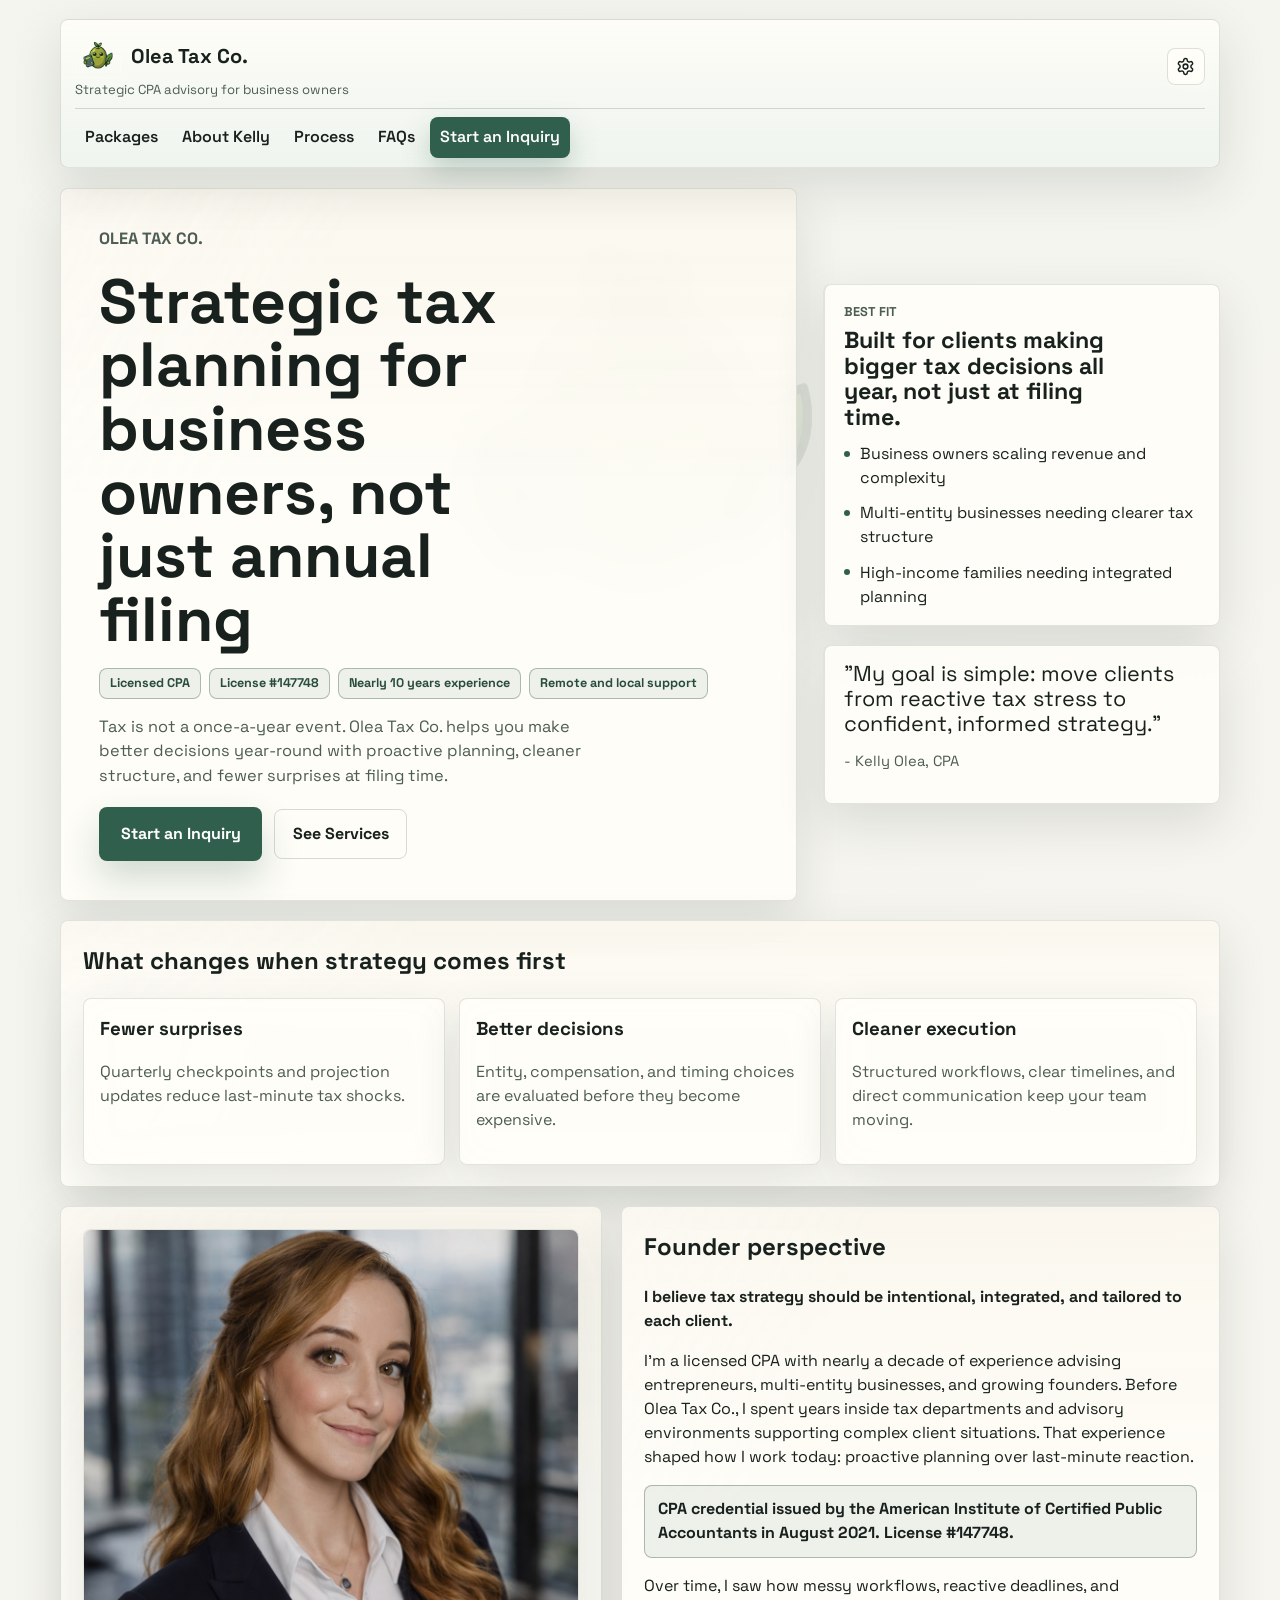
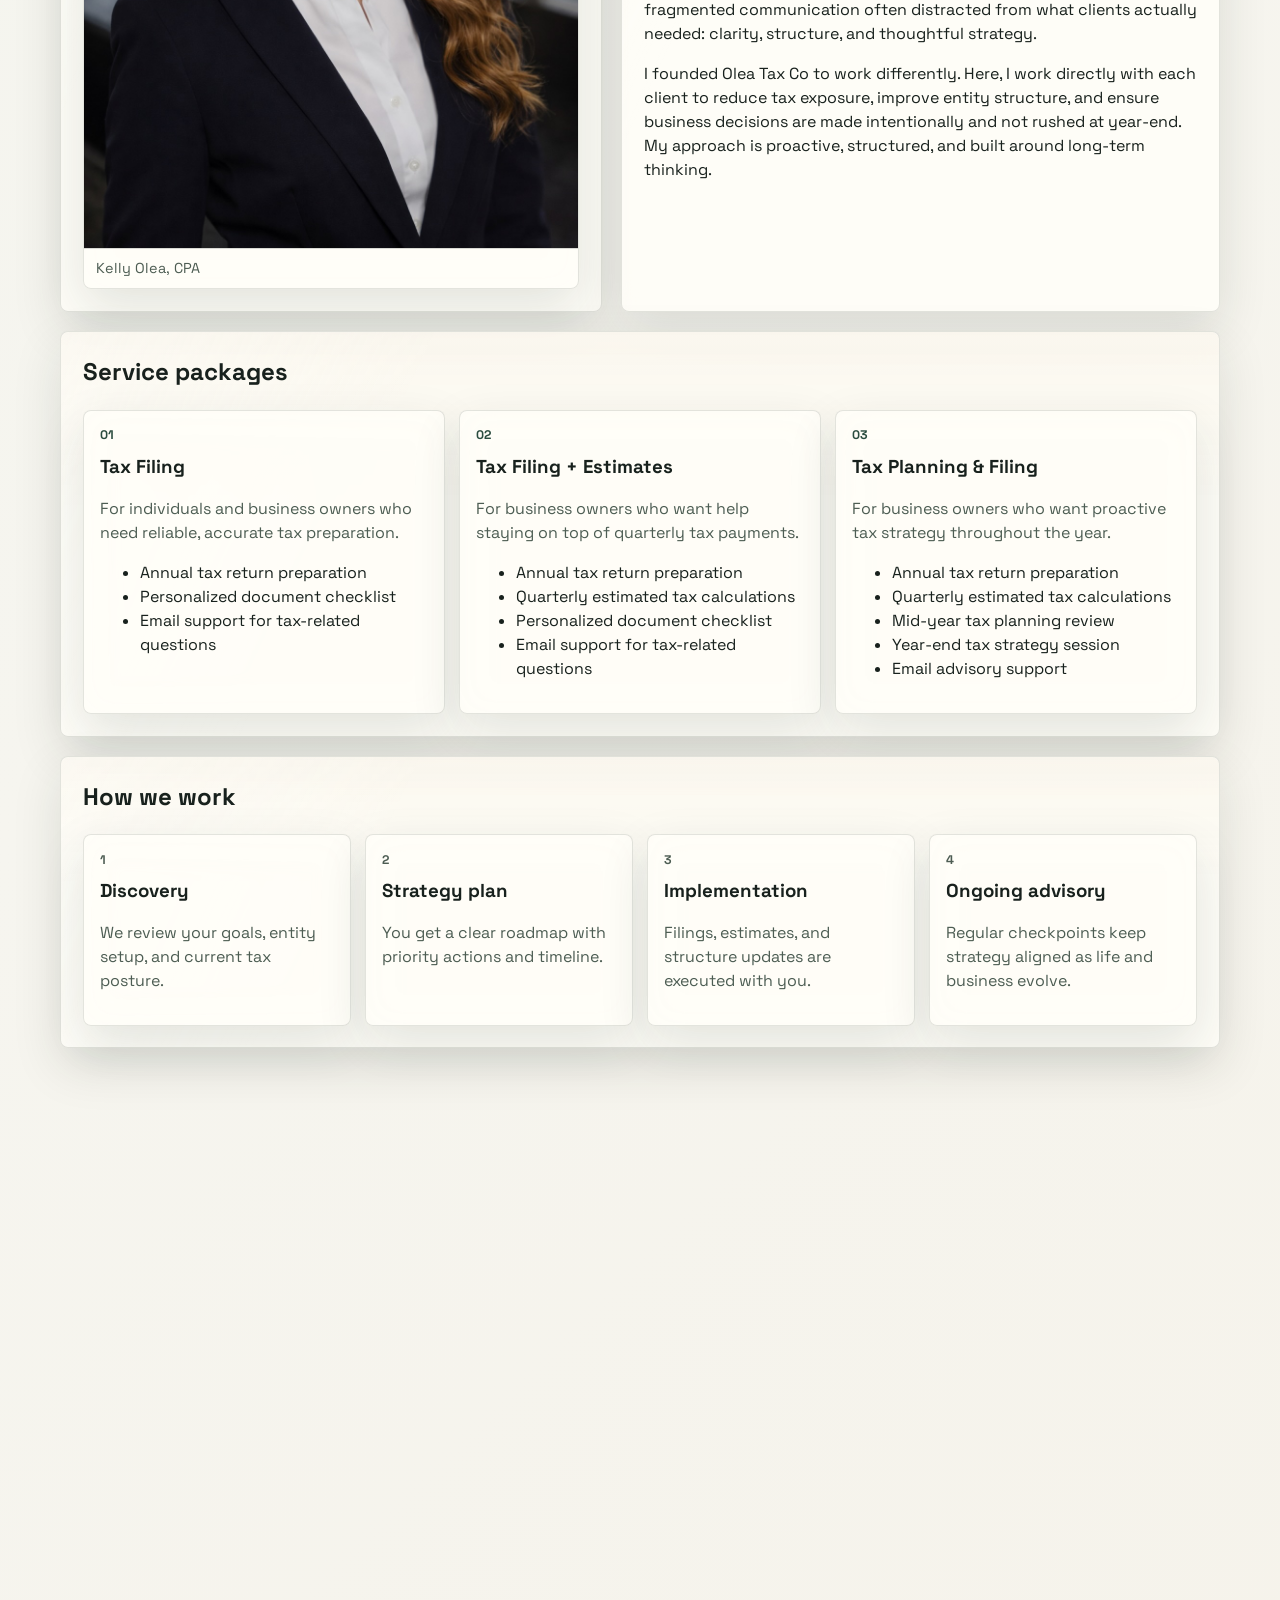
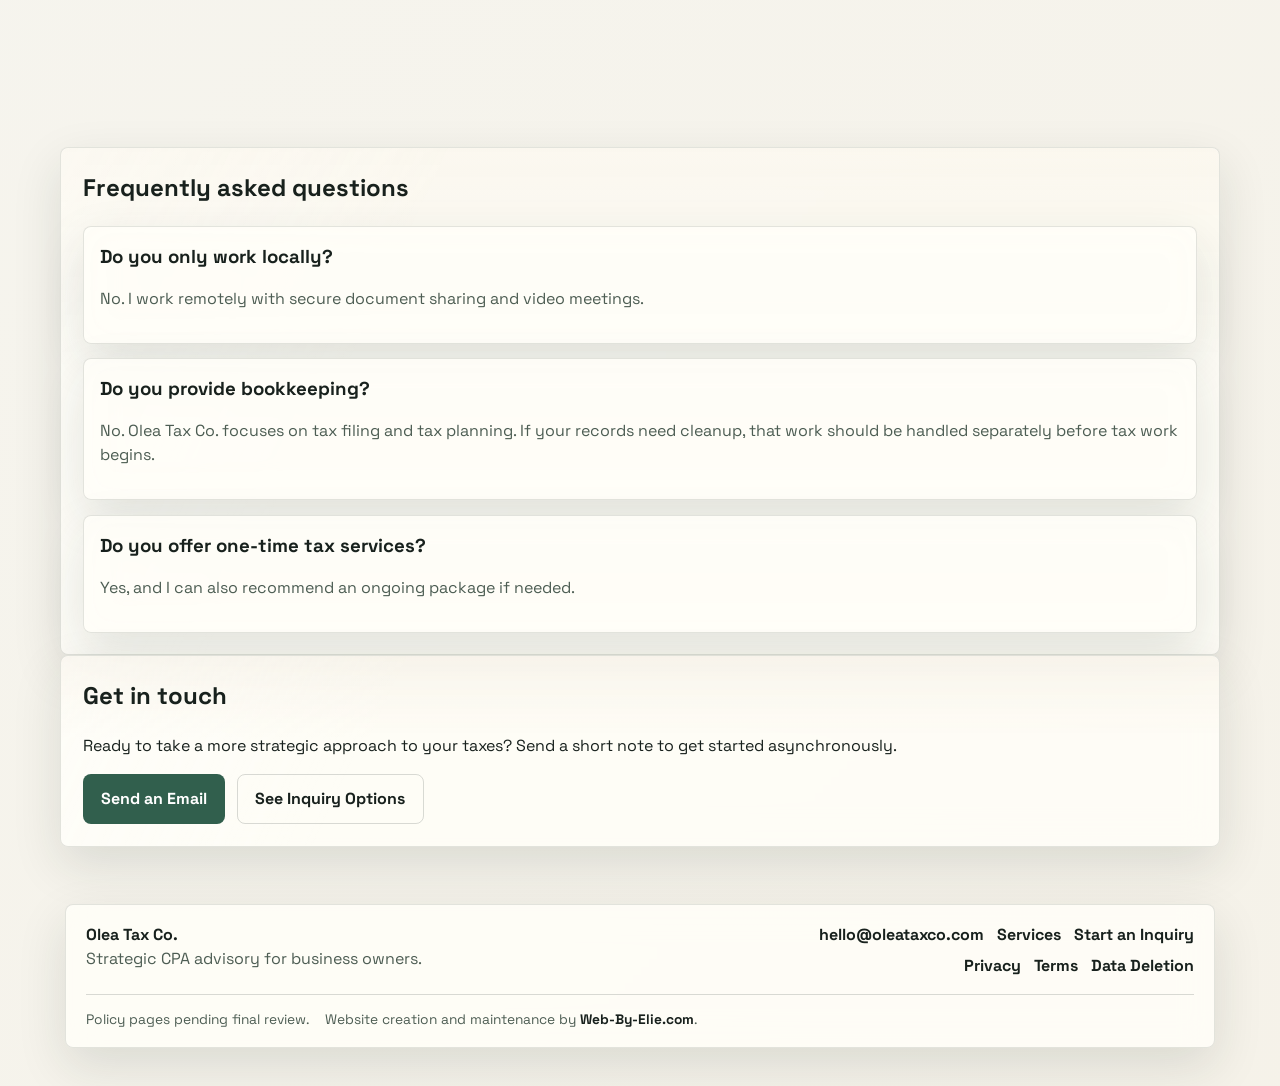
==== commit 78e5f116: "oleataxco: align Cloudflare and GitHub themes" ====
--- a/index.html
+++ b/index.html
@@ -5,7 +5,7 @@
   <meta name="viewport" content="width=device-width, initial-scale=1.0" />
   <title>Olea Tax Co. | Strategic Tax Planning & CPA Services</title>
   <meta name="description" content="Olea Tax Co. provides strategic CPA advisory, tax filing, quarterly estimates, and proactive tax planning for business owners." />
-  <meta name="site-version" content="v144.0" />
+  <meta name="site-version" content="v144.1" />
   <link rel="canonical" href="https://oleataxco.com/" />
   <meta property="og:title" content="Olea Tax Co. | Strategic Tax Planning & CPA Services" />
   <meta property="og:description" content="Strategic CPA advisory, tax filing, estimates, and proactive tax planning for business owners." />
@@ -19,8 +19,8 @@
   <link rel="preconnect" href="https://fonts.googleapis.com">
   <link rel="preconnect" href="https://fonts.gstatic.com" crossorigin>
   <link href="https://fonts.googleapis.com/css2?family=Manrope:wght@400;500;600;700&family=Space+Grotesk:wght@400;500;700&display=swap" rel="stylesheet">
-  <link rel="stylesheet" href="assets/styles.css?v=144.0" />
-  <link rel="stylesheet" href="assets/liquid-glass.css?v=144.0" />
+  <link rel="stylesheet" href="assets/styles.css?v=144.1" />
+  <link rel="stylesheet" href="assets/liquid-glass.css?v=144.1" />
   <script type="application/ld+json">
     {
       "@context": "https://schema.org",
@@ -329,7 +329,7 @@
     </div>
   </footer>
   <a class="mobile-sticky-cta" data-mobile-sticky-cta href="#inquiry" data-i18n="startInquiry">Start an Inquiry</a>
-  <script src="assets/site-i18n.js?v=144.0"></script>
-  <script src="assets/site-settings.js?v=144.0"></script>
+  <script src="assets/site-i18n.js?v=144.1"></script>
+  <script src="assets/site-settings.js?v=144.1"></script>
 </body>
 </html>
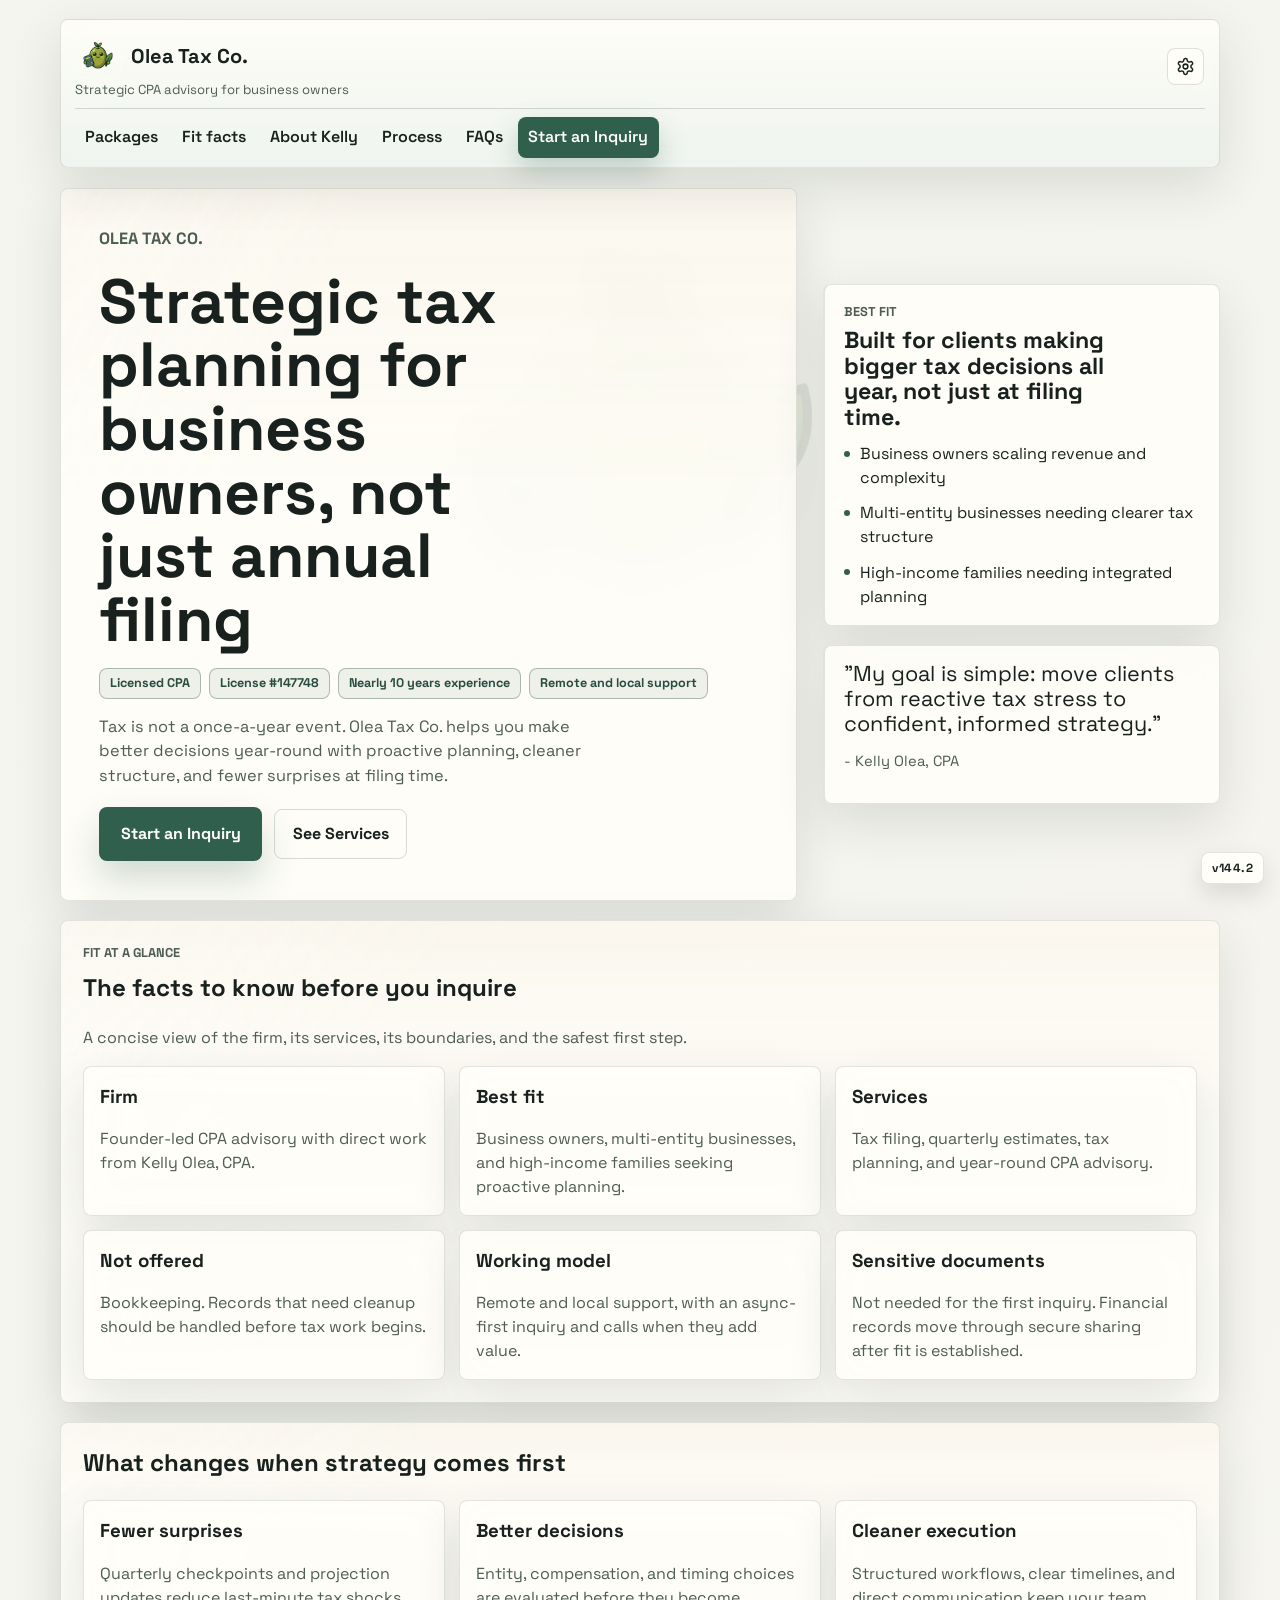
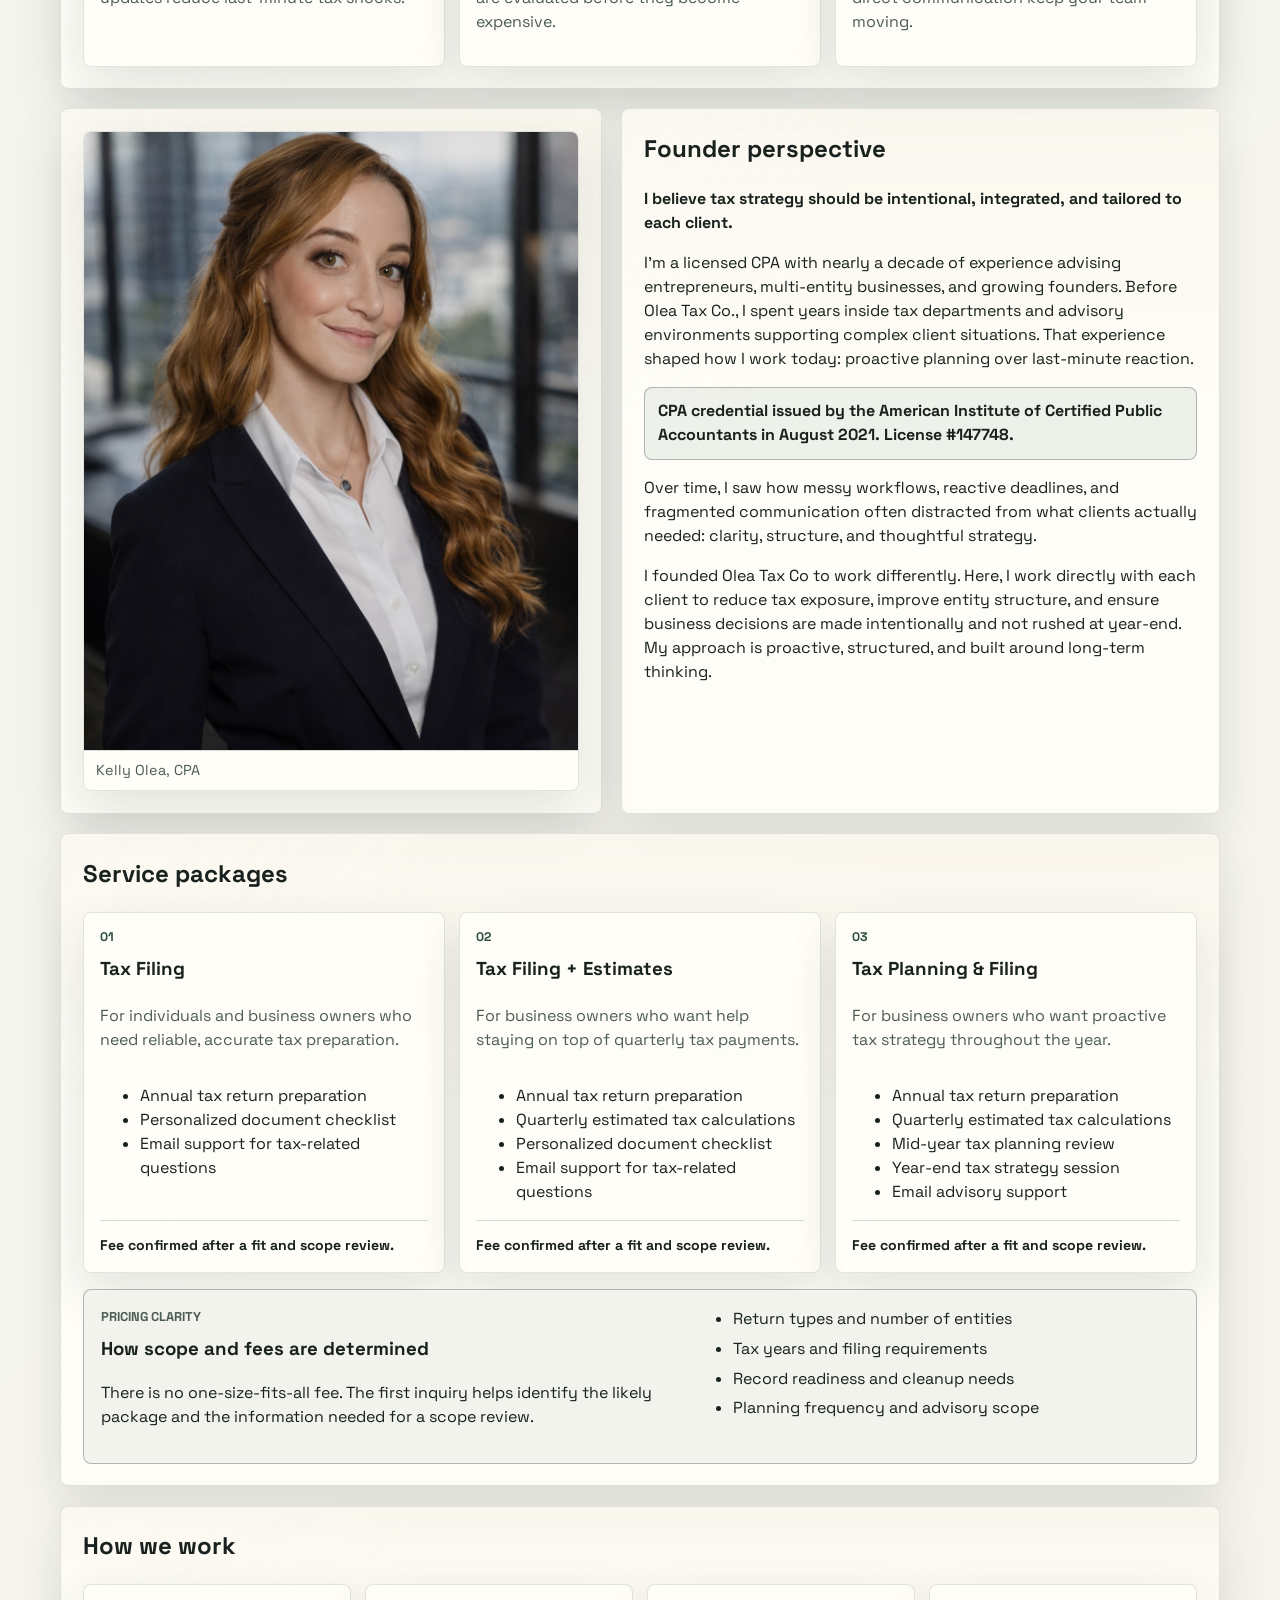
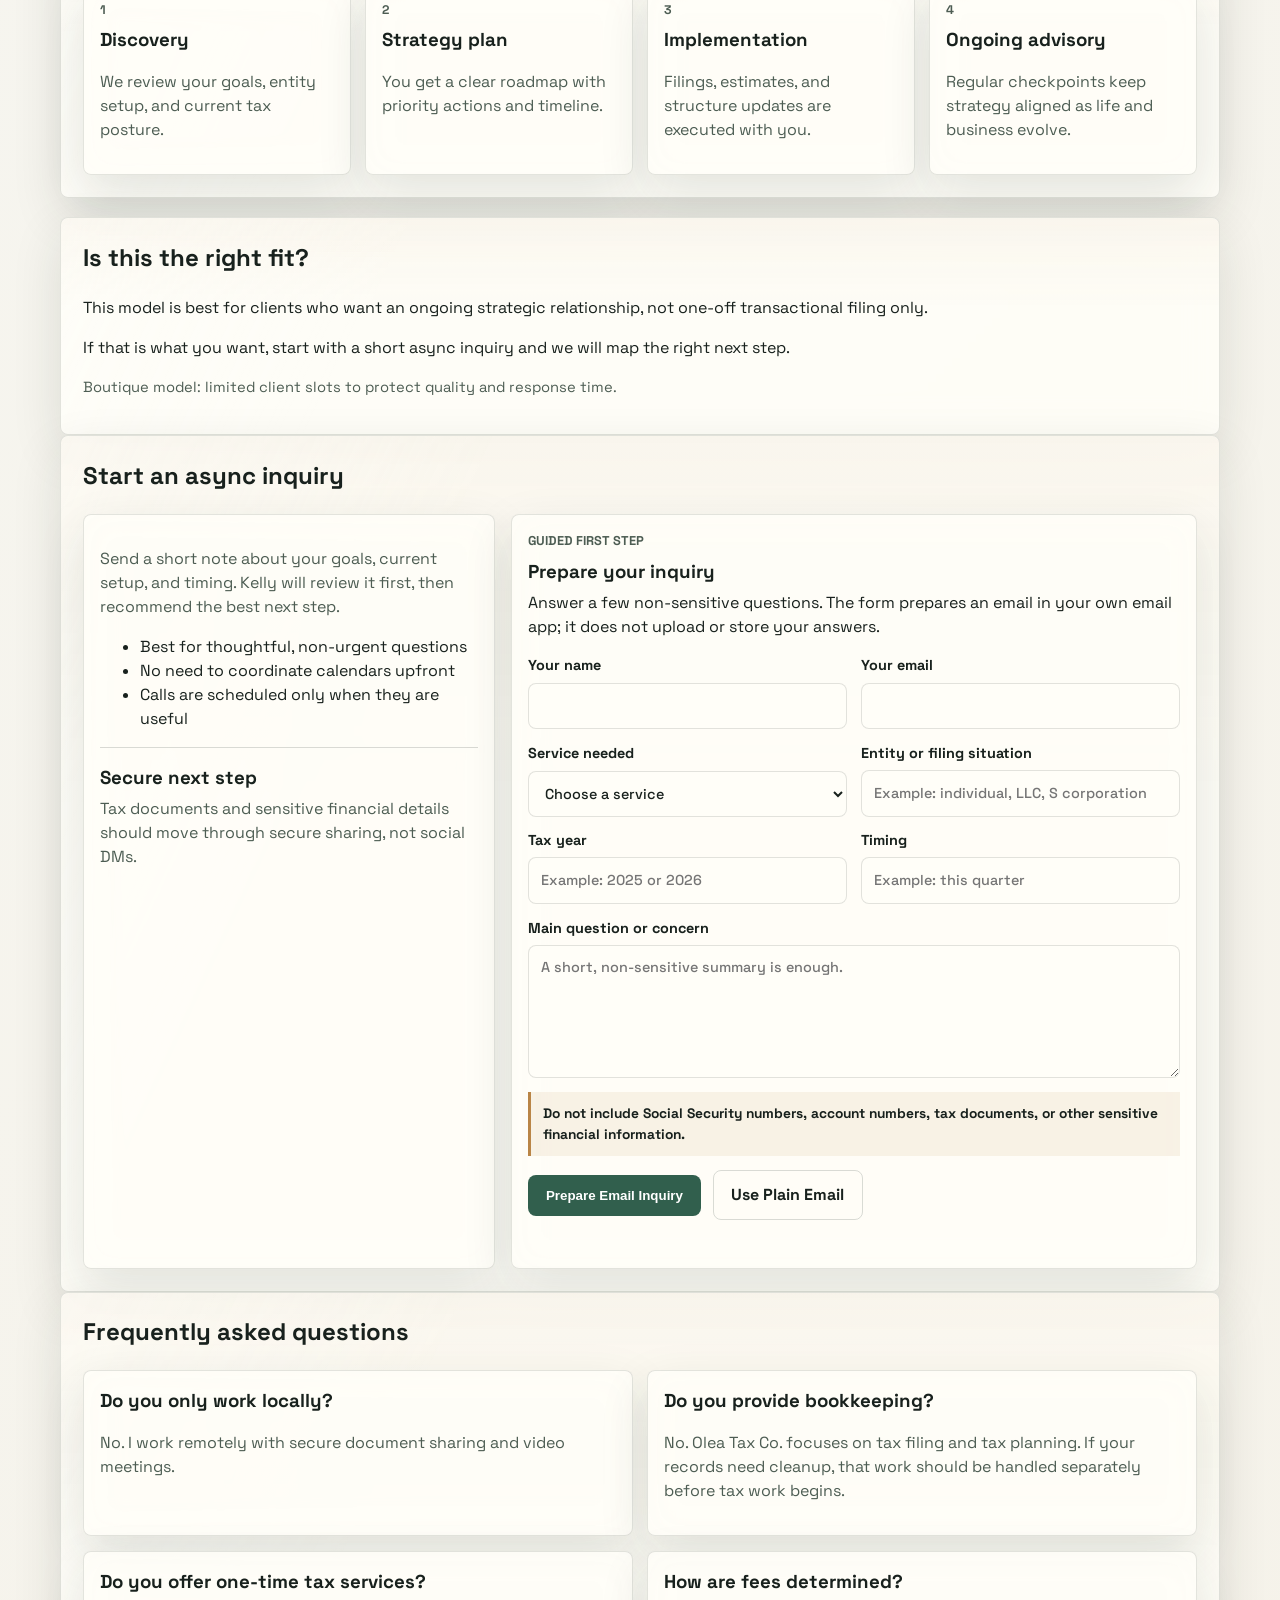
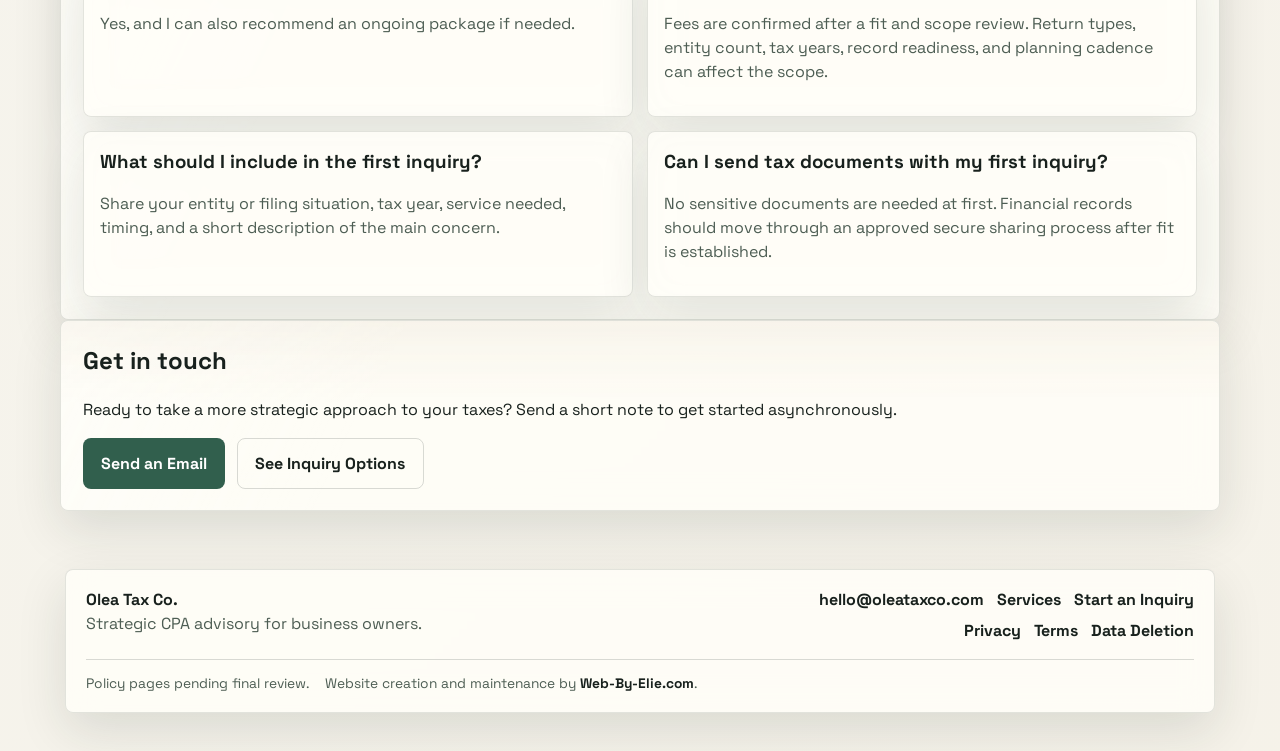
==== commit 616d220e: "oleataxco: publish beyond-the-website content" ====
--- a/index.html
+++ b/index.html
@@ -3,63 +3,135 @@
 <head>
   <meta charset="UTF-8" />
   <meta name="viewport" content="width=device-width, initial-scale=1.0" />
-  <title>Olea Tax Co. | Strategic Tax Planning & CPA Services</title>
+  <title>Olea Tax Co. | Strategic Tax Planning &amp; CPA Services</title>
   <meta name="description" content="Olea Tax Co. provides strategic CPA advisory, tax filing, quarterly estimates, and proactive tax planning for business owners." />
-  <meta name="site-version" content="v144.1" />
+  <meta name="site-version" content="v144.2" />
   <link rel="canonical" href="https://oleataxco.com/" />
-  <meta property="og:title" content="Olea Tax Co. | Strategic Tax Planning & CPA Services" />
+  <meta property="og:title" content="Olea Tax Co. | Strategic Tax Planning &amp; CPA Services" />
   <meta property="og:description" content="Strategic CPA advisory, tax filing, estimates, and proactive tax planning for business owners." />
   <meta property="og:type" content="website" />
   <meta property="og:url" content="https://oleataxco.com/" />
   <meta property="og:image" content="https://oleataxco.com/assets/logos/oleatax-logo.png" />
   <meta name="twitter:card" content="summary" />
-  <meta name="twitter:title" content="Olea Tax Co. | Strategic Tax Planning & CPA Services" />
+  <meta name="twitter:title" content="Olea Tax Co. | Strategic Tax Planning &amp; CPA Services" />
   <meta name="twitter:description" content="Strategic CPA advisory, tax filing, estimates, and proactive tax planning for business owners." />
   <link rel="icon" type="image/png" sizes="512x512" href="./assets/logos/oleatax-logo.png" />
   <link rel="preconnect" href="https://fonts.googleapis.com">
   <link rel="preconnect" href="https://fonts.gstatic.com" crossorigin>
-  <link href="https://fonts.googleapis.com/css2?family=Manrope:wght@400;500;600;700&family=Space+Grotesk:wght@400;500;700&display=swap" rel="stylesheet">
-  <link rel="stylesheet" href="assets/styles.css?v=144.1" />
-  <link rel="stylesheet" href="assets/liquid-glass.css?v=144.1" />
+  <link href="https://fonts.googleapis.com/css2?family=Manrope:wght@400;500;600;700&amp;family=Space+Grotesk:wght@400;500;700&amp;display=swap" rel="stylesheet">
+  <link rel="stylesheet" href="assets/styles.css?v=144.2" />
+  <link rel="stylesheet" href="assets/liquid-glass.css?v=144.2" />
   <script type="application/ld+json">
     {
       "@context": "https://schema.org",
-      "@type": "AccountingService",
-      "@id": "https://oleataxco.com/#business",
-      "name": "Olea Tax Co.",
-      "url": "https://oleataxco.com/",
-      "logo": "https://oleataxco.com/assets/logos/oleatax-logo.png",
-      "image": "https://oleataxco.com/assets/kelly-portrait.jpg",
-      "email": "hello@oleataxco.com",
-      "description": "Strategic CPA advisory, tax filing, quarterly estimates, and proactive tax planning for business owners.",
-      "areaServed": "United States",
-      "founder": {
-        "@type": "Person",
-        "@id": "https://oleataxco.com/#kelly-olea",
-        "name": "Kelly Olea",
-        "jobTitle": "CPA",
-        "honorificSuffix": "CPA",
-        "hasCredential": {
-          "@type": "EducationalOccupationalCredential",
-          "name": "Certified Public Accountant",
-          "credentialCategory": "Professional license",
-          "identifier": "147748",
-          "recognizedBy": {
-            "@type": "Organization",
-            "name": "American Institute of Certified Public Accountants"
+      "@graph": [
+        {
+          "@type": "AccountingService",
+          "@id": "https://oleataxco.com/#business",
+          "name": "Olea Tax Co.",
+          "url": "https://oleataxco.com/",
+          "logo": "https://oleataxco.com/assets/logos/oleatax-logo.png",
+          "image": "https://oleataxco.com/assets/kelly-portrait.jpg",
+          "email": "hello@oleataxco.com",
+          "description": "Strategic CPA advisory, tax filing, quarterly estimates, and proactive tax planning for business owners.",
+          "areaServed": "United States",
+          "founder": {
+            "@type": "Person",
+            "@id": "https://oleataxco.com/#kelly-olea",
+            "name": "Kelly Olea",
+            "jobTitle": "CPA",
+            "honorificSuffix": "CPA",
+            "hasCredential": {
+              "@type": "EducationalOccupationalCredential",
+              "name": "Certified Public Accountant",
+              "credentialCategory": "Professional license",
+              "identifier": "147748",
+              "recognizedBy": {
+                "@type": "Organization",
+                "name": "American Institute of Certified Public Accountants"
+              },
+              "dateIssued": "2021-08"
+            },
+            "image": "https://oleataxco.com/assets/kelly-portrait.jpg",
+            "worksFor": {
+              "@id": "https://oleataxco.com/#business"
+            }
           },
-          "dateIssued": "2021-08"
+          "serviceType": [
+            "Tax filing",
+            "Quarterly estimated tax calculations",
+            "Tax planning",
+            "CPA advisory"
+          ],
+          "hasOfferCatalog": {
+            "@type": "OfferCatalog",
+            "name": "Tax service packages",
+            "itemListElement": [
+              {
+                "@type": "Offer",
+                "name": "Tax Filing",
+                "itemOffered": {
+                  "@type": "Service",
+                  "serviceType": "Annual tax return preparation"
+                }
+              },
+              {
+                "@type": "Offer",
+                "name": "Tax Filing + Estimates",
+                "itemOffered": {
+                  "@type": "Service",
+                  "serviceType": "Annual tax return preparation and quarterly estimated tax calculations"
+                }
+              },
+              {
+                "@type": "Offer",
+                "name": "Tax Planning & Filing",
+                "itemOffered": {
+                  "@type": "Service",
+                  "serviceType": "Year-round tax planning, quarterly estimates, and annual tax return preparation"
+                }
+              }
+            ]
+          }
         },
-        "image": "https://oleataxco.com/assets/kelly-portrait.jpg",
-        "worksFor": {
-          "@id": "https://oleataxco.com/#business"
+        {
+          "@type": "FAQPage",
+          "@id": "https://oleataxco.com/#faqs",
+          "mainEntity": [
+            {
+              "@type": "Question",
+              "name": "Do you only work locally?",
+              "acceptedAnswer": {
+                "@type": "Answer",
+                "text": "No. Olea Tax Co. works remotely with secure document sharing and video meetings."
+              }
+            },
+            {
+              "@type": "Question",
+              "name": "Do you provide bookkeeping?",
+              "acceptedAnswer": {
+                "@type": "Answer",
+                "text": "No. Olea Tax Co. focuses on tax filing and tax planning. Records that need cleanup should be handled separately before tax work begins."
+              }
+            },
+            {
+              "@type": "Question",
+              "name": "How are fees determined?",
+              "acceptedAnswer": {
+                "@type": "Answer",
+                "text": "Fees are confirmed after a fit and scope review. Return types, entity count, tax years, record readiness, and the planning cadence can affect the scope."
+              }
+            },
+            {
+              "@type": "Question",
+              "name": "Can I send tax documents with my first inquiry?",
+              "acceptedAnswer": {
+                "@type": "Answer",
+                "text": "No sensitive documents are needed for the first inquiry. Tax documents and financial records should move through an approved secure sharing process after fit is established."
+              }
+            }
+          ]
         }
-      },
-      "serviceType": [
-        "Tax filing",
-        "Quarterly estimated tax calculations",
-        "Tax planning",
-        "CPA advisory"
       ]
     }
   </script>
@@ -92,6 +164,7 @@
       </div>
       <nav aria-label="Primary">
         <a href="#services" data-i18n="navPackages">Packages</a>
+        <a href="#facts" data-i18n="navFacts">Fit facts</a>
         <a href="#who" data-i18n="navAbout">About Kelly</a>
         <a href="#process" data-i18n="navProcess">Process</a>
         <a href="#faqs" data-i18n="navFaqs">FAQs</a>
@@ -132,6 +205,40 @@
           <p class="small" data-i18n="quoteByline">- Kelly Olea, CPA</p>
         </blockquote>
       </aside>
+    </section>
+
+    <section id="facts" class="section-grid">
+      <section class="section panel span-12">
+        <p class="eyebrow" data-i18n="factsEyebrow">Fit at a glance</p>
+        <h2 data-i18n="factsTitle">The facts to know before you inquire</h2>
+        <p class="section-intro" data-i18n="factsIntro">A concise view of the firm, its services, its boundaries, and the safest first step.</p>
+        <div class="fact-grid">
+          <article class="card fact-card">
+            <h3 data-i18n="factsFirmTitle">Firm</h3>
+            <p data-i18n="factsFirmBody">Founder-led CPA advisory with direct work from Kelly Olea, CPA.</p>
+          </article>
+          <article class="card fact-card">
+            <h3 data-i18n="factsClientsTitle">Best fit</h3>
+            <p data-i18n="factsClientsBody">Business owners, multi-entity businesses, and high-income families seeking proactive planning.</p>
+          </article>
+          <article class="card fact-card">
+            <h3 data-i18n="factsServicesTitle">Services</h3>
+            <p data-i18n="factsServicesBody">Tax filing, quarterly estimates, tax planning, and year-round CPA advisory.</p>
+          </article>
+          <article class="card fact-card">
+            <h3 data-i18n="factsBoundaryTitle">Not offered</h3>
+            <p data-i18n="factsBoundaryBody">Bookkeeping. Records that need cleanup should be handled before tax work begins.</p>
+          </article>
+          <article class="card fact-card">
+            <h3 data-i18n="factsModelTitle">Working model</h3>
+            <p data-i18n="factsModelBody">Remote and local support, with an async-first inquiry and calls when they add value.</p>
+          </article>
+          <article class="card fact-card">
+            <h3 data-i18n="factsDocumentsTitle">Sensitive documents</h3>
+            <p data-i18n="factsDocumentsBody">Not needed for the first inquiry. Financial records move through secure sharing after fit is established.</p>
+          </article>
+        </div>
+      </section>
     </section>
 
     <section class="section-grid">
@@ -195,6 +302,7 @@
               <li data-i18n="serviceListChecklist">Personalized document checklist</li>
               <li data-i18n="serviceListEmail">Email support for tax-related questions</li>
             </ul>
+            <p class="service-fee-note" data-i18n="serviceFeeReview">Fee confirmed after a fit and scope review.</p>
           </div>
           <div class="card service-card">
             <h3 data-i18n="serviceTwoTitle">Tax Filing + Estimates</h3>
@@ -205,6 +313,7 @@
               <li data-i18n="serviceListChecklist">Personalized document checklist</li>
               <li data-i18n="serviceListEmail">Email support for tax-related questions</li>
             </ul>
+            <p class="service-fee-note" data-i18n="serviceFeeReview">Fee confirmed after a fit and scope review.</p>
           </div>
           <div class="card service-card">
             <h3 data-i18n="serviceThreeTitle">Tax Planning &amp; Filing</h3>
@@ -216,8 +325,22 @@
               <li data-i18n="serviceListYearend">Year-end tax strategy session</li>
               <li data-i18n="serviceListAdvisory">Email advisory support</li>
             </ul>
-          </div>
-        </div>
+            <p class="service-fee-note" data-i18n="serviceFeeReview">Fee confirmed after a fit and scope review.</p>
+          </div>
+        </div>
+        <aside class="fee-clarity" aria-labelledby="fee-clarity-title">
+          <div>
+            <p class="eyebrow" data-i18n="feeEyebrow">Pricing clarity</p>
+            <h3 id="fee-clarity-title" data-i18n="feeTitle">How scope and fees are determined</h3>
+            <p data-i18n="feeBody">There is no one-size-fits-all fee. The first inquiry helps identify the likely package and the information needed for a scope review.</p>
+          </div>
+          <ul>
+            <li data-i18n="feeFactorOne">Return types and number of entities</li>
+            <li data-i18n="feeFactorTwo">Tax years and filing requirements</li>
+            <li data-i18n="feeFactorThree">Record readiness and cleanup needs</li>
+            <li data-i18n="feeFactorFour">Planning frequency and advisory scope</li>
+          </ul>
+        </aside>
       </section>
     </section>
 
@@ -257,7 +380,7 @@
 
     <section id="inquiry" class="section panel">
       <h2 data-i18n="inquiryTitle">Start an async inquiry</h2>
-      <div class="book-call-grid">
+      <div class="book-call-grid inquiry-layout">
         <div class="card">
           <p data-i18n="inquiryBody">
             Send a short note about your goals, current setup, and timing. Kelly will review it first, then recommend the best next step.
@@ -267,35 +390,72 @@
             <li data-i18n="inquiryTwo">No need to coordinate calendars upfront</li>
             <li data-i18n="inquiryThree">Calls are scheduled only when they are useful</li>
           </ul>
-        </div>
-        <div class="async-contact" aria-label="Async contact options">
-          <div class="channel-list">
-            <div class="channel-card">
-              <h3 data-i18n="emailTitle">Email</h3>
-              <p data-i18n="emailBody">Use email for the first inquiry and any follow-up that may include context or attachments.</p>
-              <a class="button" href="mailto:hello@oleataxco.com?subject=Olea%20Tax%20Co.%20inquiry" data-i18n="sendEmail">Send an Email</a>
-            </div>
-            <div class="channel-card">
-              <h3 data-i18n="dmTitle">Professional DMs</h3>
-              <p data-i18n="dmBody">LinkedIn or Instagram can work well for a quick introduction before moving details to email.</p>
-              <p class="small" data-i18n="dmSmall">DM links can be added here once the official profiles are live.</p>
-            </div>
-            <div class="channel-card">
-              <h3 data-i18n="secureTitle">Secure next step</h3>
-              <p data-i18n="secureBody">Tax documents and sensitive financial details should move through secure sharing, not social DMs.</p>
-            </div>
-          </div>
-          <p class="response-note" data-i18n="responseNote">A short summary is enough to begin: entity type, tax year, main concern, and whether you need filing, planning, or both.</p>
-        </div>
+          <div class="inquiry-safety">
+            <h3 data-i18n="secureTitle">Secure next step</h3>
+            <p data-i18n="secureBody">Tax documents and sensitive financial details should move through secure sharing, not social DMs.</p>
+          </div>
+        </div>
+        <form class="inquiry-form panel" data-inquiry-form>
+          <div class="form-heading">
+            <p class="eyebrow" data-i18n="inquiryFormEyebrow">Guided first step</p>
+            <h3 data-i18n="inquiryFormTitle">Prepare your inquiry</h3>
+            <p data-i18n="inquiryFormIntro">Answer a few non-sensitive questions. The form prepares an email in your own email app; it does not upload or store your answers.</p>
+          </div>
+          <div class="form-grid">
+            <label>
+              <span data-i18n="formName">Your name</span>
+              <input name="name" type="text" autocomplete="name" required />
+            </label>
+            <label>
+              <span data-i18n="formEmail">Your email</span>
+              <input name="email" type="email" autocomplete="email" required />
+            </label>
+            <label>
+              <span data-i18n="formService">Service needed</span>
+              <select name="service" required>
+                <option value="" selected disabled data-i18n="formChooseService">Choose a service</option>
+                <option value="Tax Filing" data-i18n="serviceOneTitle">Tax Filing</option>
+                <option value="Tax Filing + Estimates" data-i18n="serviceTwoTitle">Tax Filing + Estimates</option>
+                <option value="Tax Planning &amp; Filing" data-i18n="serviceThreeTitle">Tax Planning &amp; Filing</option>
+                <option value="Not sure" data-i18n="formNotSure">Not sure yet</option>
+              </select>
+            </label>
+            <label>
+              <span data-i18n="formEntity">Entity or filing situation</span>
+              <input name="entity" type="text" data-i18n-attr="placeholder:formEntityPlaceholder" placeholder="Example: individual, LLC, S corporation" />
+            </label>
+            <label>
+              <span data-i18n="formTaxYear">Tax year</span>
+              <input name="taxYear" type="text" inputmode="numeric" data-i18n-attr="placeholder:formTaxYearPlaceholder" placeholder="Example: 2025 or 2026" />
+            </label>
+            <label>
+              <span data-i18n="formTiming">Timing</span>
+              <input name="timing" type="text" data-i18n-attr="placeholder:formTimingPlaceholder" placeholder="Example: this quarter" />
+            </label>
+            <label class="form-wide">
+              <span data-i18n="formSummary">Main question or concern</span>
+              <textarea name="summary" rows="5" required data-i18n-attr="placeholder:formSummaryPlaceholder" placeholder="A short, non-sensitive summary is enough."></textarea>
+            </label>
+          </div>
+          <p class="form-caution" data-i18n="formCaution">Do not include Social Security numbers, account numbers, tax documents, or other sensitive financial information.</p>
+          <div class="cta-row">
+            <button class="button" type="submit" data-i18n="prepareInquiry">Prepare Email Inquiry</button>
+            <a class="button alt" href="mailto:hello@oleataxco.com?subject=Olea%20Tax%20Co.%20inquiry" data-i18n="plainEmail">Use Plain Email</a>
+          </div>
+          <p class="form-status small" data-inquiry-status aria-live="polite"></p>
+        </form>
       </div>
     </section>
 
     <section id="faqs" class="section panel">
       <h2 data-i18n="faqTitle">Frequently asked questions</h2>
-      <div class="cards">
+      <div class="cards cols-2 faq-grid">
         <div class="card"><h3 data-i18n="faqOneTitle">Do you only work locally?</h3><p data-i18n="faqOneBody">No. I work remotely with secure document sharing and video meetings.</p></div>
         <div class="card"><h3 data-i18n="faqTwoTitle">Do you provide bookkeeping?</h3><p data-i18n="faqTwoBody">No. Olea Tax Co. focuses on tax filing and tax planning. If your records need cleanup, that work should be handled separately before tax work begins.</p></div>
         <div class="card"><h3 data-i18n="faqThreeTitle">Do you offer one-time tax services?</h3><p data-i18n="faqThreeBody">Yes, and I can also recommend an ongoing package if needed.</p></div>
+        <div class="card"><h3 data-i18n="faqFourTitle">How are fees determined?</h3><p data-i18n="faqFourBody">Fees are confirmed after a fit and scope review. Return types, entity count, tax years, record readiness, and planning cadence can affect the scope.</p></div>
+        <div class="card"><h3 data-i18n="faqFiveTitle">What should I include in the first inquiry?</h3><p data-i18n="faqFiveBody">Share your entity or filing situation, tax year, service needed, timing, and a short description of the main concern.</p></div>
+        <div class="card"><h3 data-i18n="faqSixTitle">Can I send tax documents with my first inquiry?</h3><p data-i18n="faqSixBody">No sensitive documents are needed at first. Financial records should move through an approved secure sharing process after fit is established.</p></div>
       </div>
     </section>
 
@@ -329,7 +489,9 @@
     </div>
   </footer>
   <a class="mobile-sticky-cta" data-mobile-sticky-cta href="#inquiry" data-i18n="startInquiry">Start an Inquiry</a>
-  <script src="assets/site-i18n.js?v=144.1"></script>
-  <script src="assets/site-settings.js?v=144.1"></script>
+  <span class="visible-version-pill" data-visible-version aria-label="Site version">v144.2</span>
+  <script src="assets/site-i18n.js?v=144.2"></script>
+  <script src="assets/site-settings.js?v=144.2"></script>
+  <script src="assets/inquiry-form.js?v=144.2"></script>
 </body>
 </html>
--- a/assets/styles.css
+++ b/assets/styles.css
@@ -418,6 +418,9 @@
   gap: 1.2rem;
   margin-top: 1.2rem;
 }
+section[id] {
+  scroll-margin-top: 10rem;
+}
 .whoami-row {
   grid-template-columns: minmax(260px, 0.95fr) minmax(0, 1.05fr);
 }
@@ -441,6 +444,7 @@
   display: grid;
   gap: 0.9rem;
 }
+.cards.cols-2 { grid-template-columns: repeat(2, minmax(0, 1fr)); }
 .cards.cols-3 { grid-template-columns: repeat(3, minmax(0, 1fr)); }
 .cards.cols-4 { grid-template-columns: repeat(4, minmax(0, 1fr)); }
 .step-num {
@@ -461,6 +465,64 @@
 .card h3 { margin-bottom: 0.3rem; }
 .card p, .card li { color: var(--muted); }
 .card li { color: var(--text); }
+
+.section-intro {
+  max-width: 66ch;
+  color: var(--muted);
+}
+
+.fact-grid {
+  display: grid;
+  grid-template-columns: repeat(3, minmax(0, 1fr));
+  gap: 0.9rem;
+}
+
+.fact-card {
+  min-height: 100%;
+}
+
+.fact-card p {
+  margin-bottom: 0;
+}
+
+.service-card {
+  display: flex;
+  flex-direction: column;
+}
+
+.service-fee-note {
+  margin: auto 0 0;
+  padding-top: 0.85rem;
+  border-top: 1px solid var(--line);
+  color: var(--text) !important;
+  font-size: 0.88rem;
+  font-weight: 700;
+}
+
+.fee-clarity {
+  display: grid;
+  grid-template-columns: minmax(0, 1fr) minmax(280px, 0.8fr);
+  gap: 1rem 2rem;
+  margin-top: 1rem;
+  padding: 1.1rem;
+  border: 1px solid color-mix(in srgb, var(--accent) 22%, var(--line));
+  border-radius: 8px;
+  background: color-mix(in srgb, var(--accent) 7%, var(--surface-1));
+}
+
+.fee-clarity h3,
+.fee-clarity p {
+  margin-top: 0;
+}
+
+.fee-clarity ul {
+  margin: 0;
+  padding-left: 1.2rem;
+}
+
+.fee-clarity li + li {
+  margin-top: 0.35rem;
+}
 
 .book-call-grid {
   display: grid;
@@ -506,6 +568,87 @@
 .response-note {
   margin: 0.9rem 0 0;
   color: var(--muted);
+}
+
+.inquiry-safety {
+  margin-top: 1rem;
+  padding-top: 1rem;
+  border-top: 1px solid var(--line);
+}
+
+.inquiry-safety h3,
+.inquiry-safety p {
+  margin: 0;
+}
+
+.inquiry-safety p {
+  margin-top: 0.35rem;
+}
+
+.inquiry-form {
+  padding: 1rem;
+  background: color-mix(in srgb, var(--surface-2) 92%, white 8%);
+}
+
+.form-heading h3,
+.form-heading p {
+  margin-top: 0;
+}
+
+.form-heading h3 {
+  margin-bottom: 0.35rem;
+}
+
+.form-grid {
+  display: grid;
+  grid-template-columns: repeat(2, minmax(0, 1fr));
+  gap: 0.85rem;
+}
+
+.form-grid label {
+  display: grid;
+  gap: 0.35rem;
+  color: var(--text);
+  font-size: 0.9rem;
+  font-weight: 700;
+}
+
+.form-grid input,
+.form-grid select,
+.form-grid textarea {
+  width: 100%;
+  min-height: 2.75rem;
+  padding: 0.72rem 0.78rem;
+  border: 1px solid color-mix(in srgb, var(--line) 78%, transparent);
+  border-radius: 8px;
+  background: color-mix(in srgb, var(--surface-1) 94%, white 6%);
+  color: var(--text);
+  font: inherit;
+  font-weight: 500;
+}
+
+.form-grid textarea {
+  min-height: 8rem;
+  resize: vertical;
+}
+
+.form-wide {
+  grid-column: 1 / -1;
+}
+
+.form-caution {
+  margin: 0.9rem 0;
+  padding: 0.7rem 0.8rem;
+  border-left: 3px solid var(--accent-2);
+  background: color-mix(in srgb, var(--accent-2) 10%, transparent);
+  color: var(--text);
+  font-size: 0.86rem;
+  font-weight: 700;
+}
+
+.form-status {
+  min-height: 1.4em;
+  margin: 0.7rem 0 0;
 }
 .book-call-note {
   margin-top: 0.7rem;
@@ -578,6 +721,25 @@
   color: var(--muted);
 }
 
+.visible-version-pill {
+  position: fixed;
+  right: 1rem;
+  bottom: 1rem;
+  z-index: 95;
+  display: inline-flex;
+  align-items: center;
+  min-height: 2rem;
+  padding: 0.35rem 0.62rem;
+  border: 1px solid color-mix(in srgb, var(--line) 72%, transparent);
+  border-radius: 8px;
+  background: color-mix(in srgb, var(--surface-1) 88%, white 12%);
+  color: var(--text);
+  box-shadow: 0 10px 24px rgba(20, 16, 11, 0.12);
+  font-size: 0.74rem;
+  font-weight: 800;
+  letter-spacing: 0.04em;
+}
+
 .footer-inner {
   display: grid;
   grid-template-columns: minmax(0, 1.4fr) minmax(220px, 0.8fr);
@@ -695,6 +857,8 @@
   }
   .cards.cols-3,
   .cards.cols-4,
+  .fact-grid,
+  .fee-clarity,
   .book-call-grid,
   .channel-list,
   .footer-inner {
@@ -706,6 +870,19 @@
 }
 
 @media (max-width: 640px) {
+  .visible-version-pill {
+    bottom: 5rem;
+  }
+  section[id] {
+    scroll-margin-top: 15rem;
+  }
+  .cards.cols-2,
+  .form-grid {
+    grid-template-columns: 1fr;
+  }
+  .form-wide {
+    grid-column: auto;
+  }
   .topbar {
     align-items: flex-start;
     flex-direction: column;
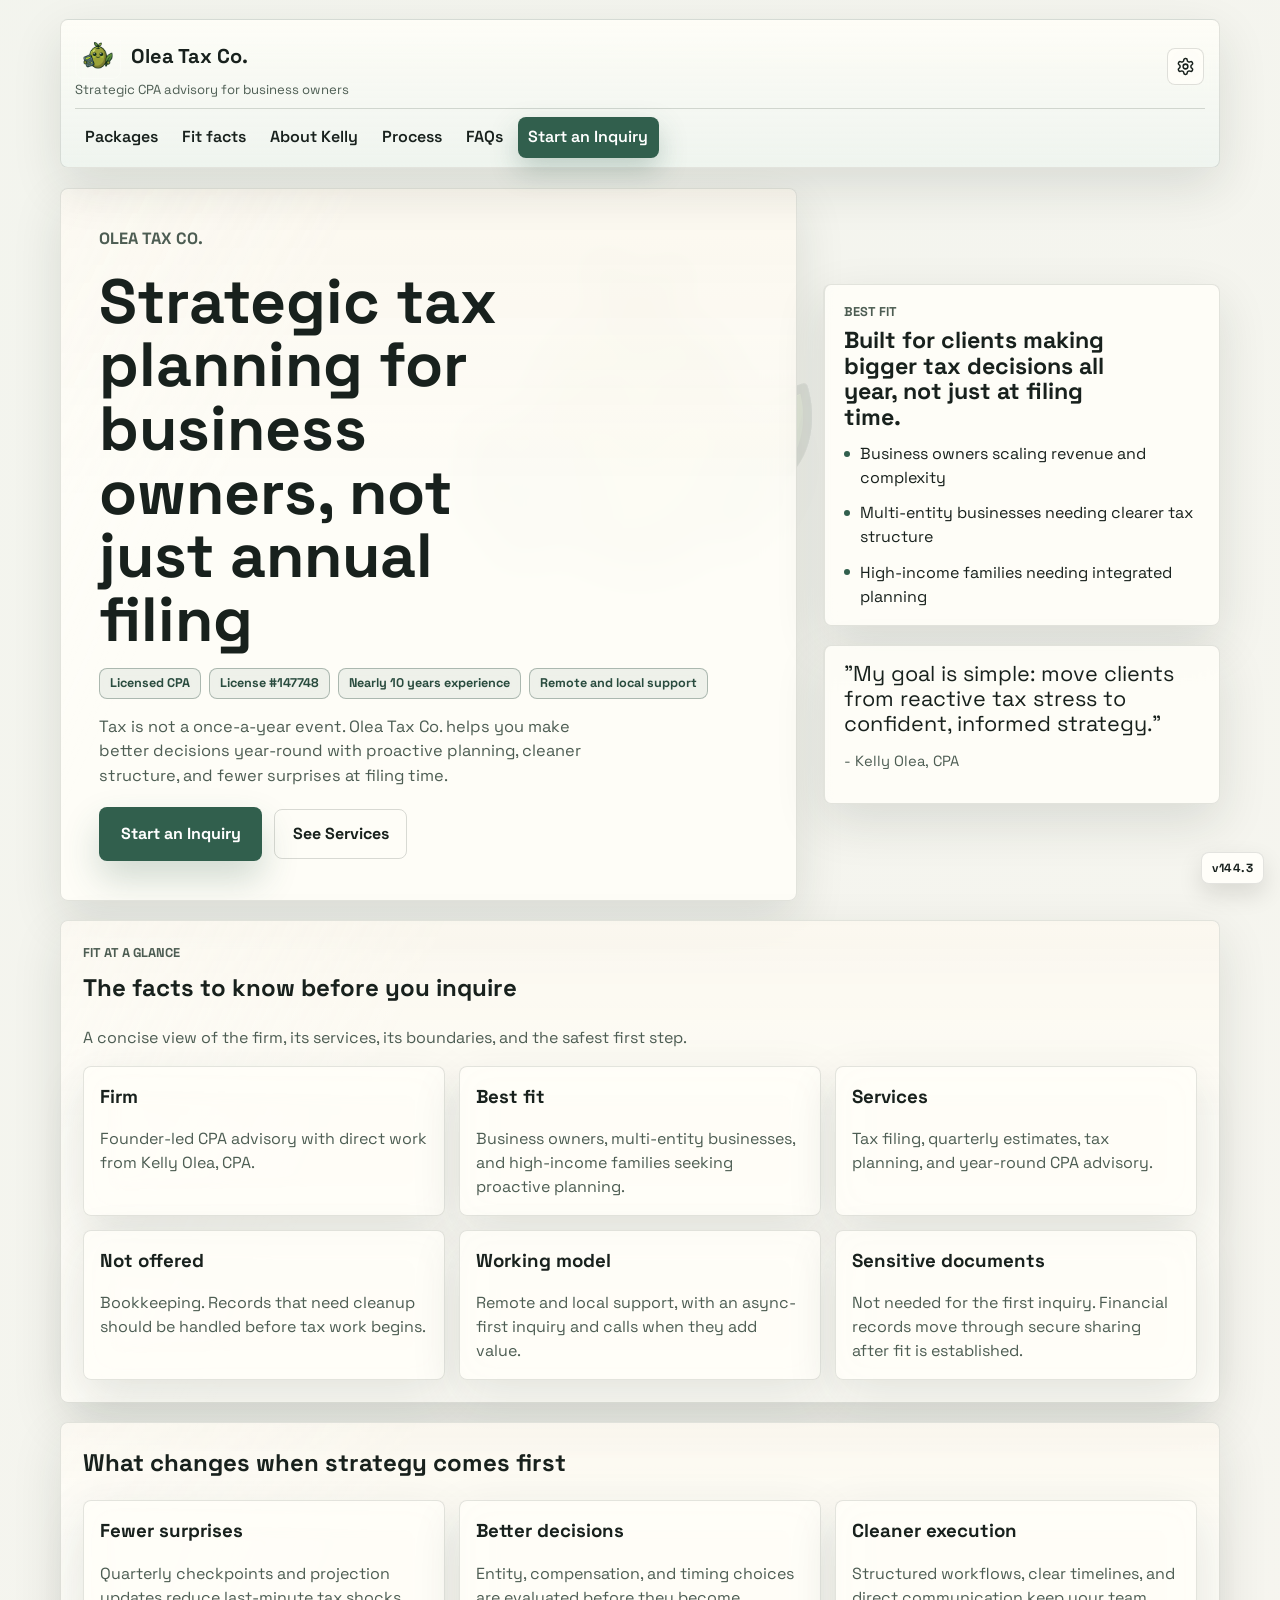
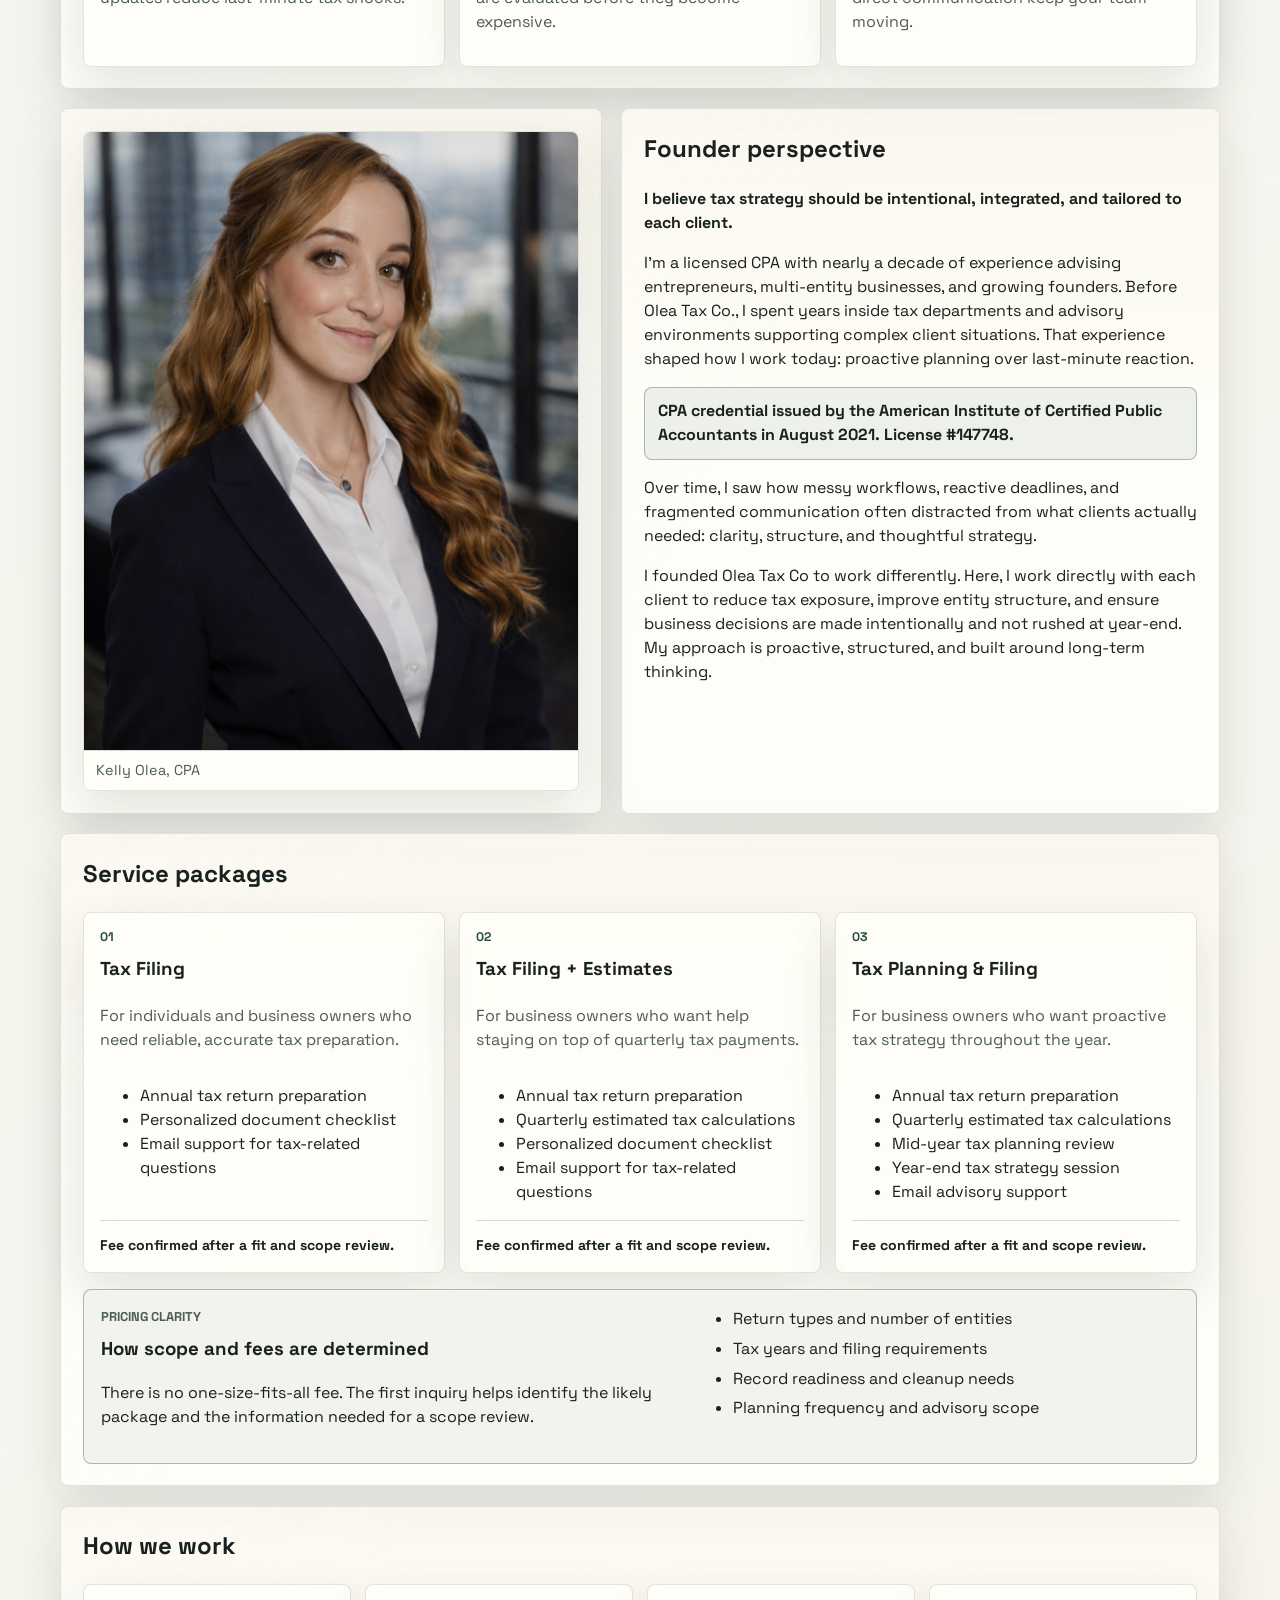
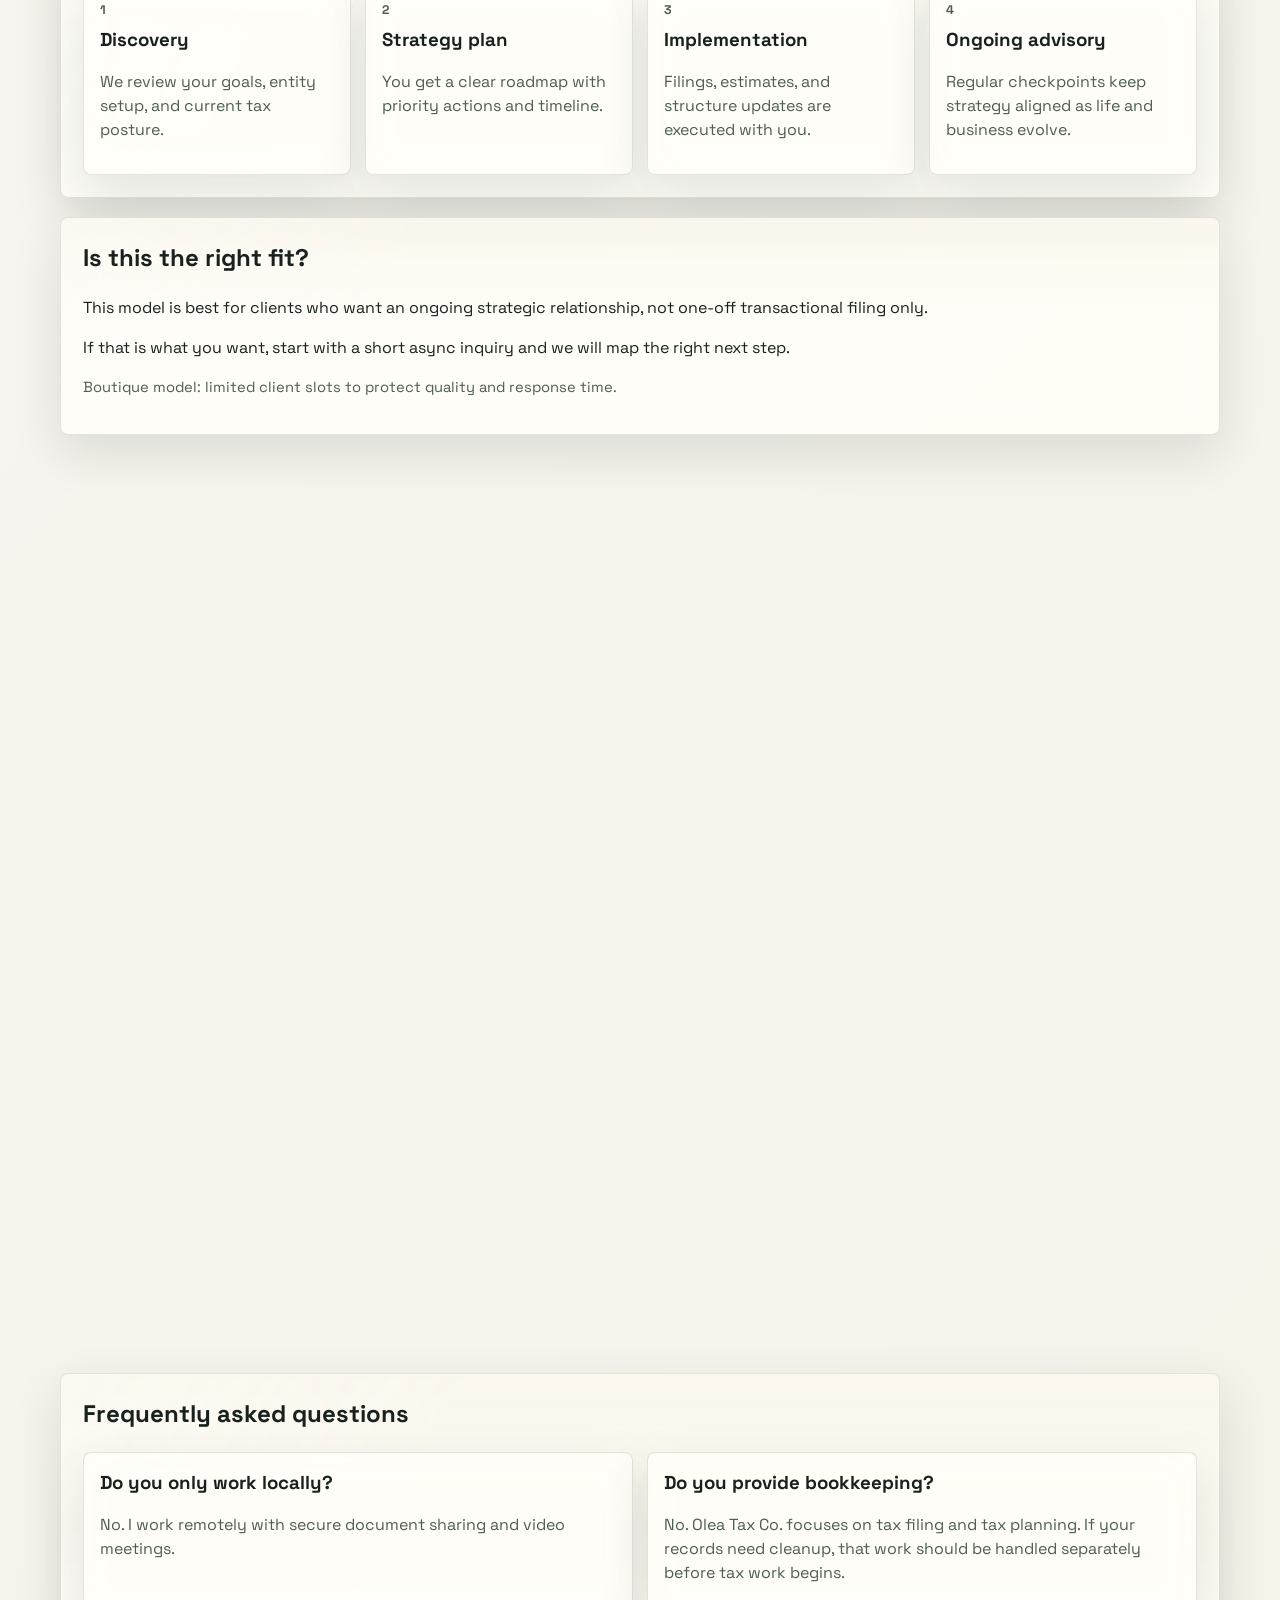
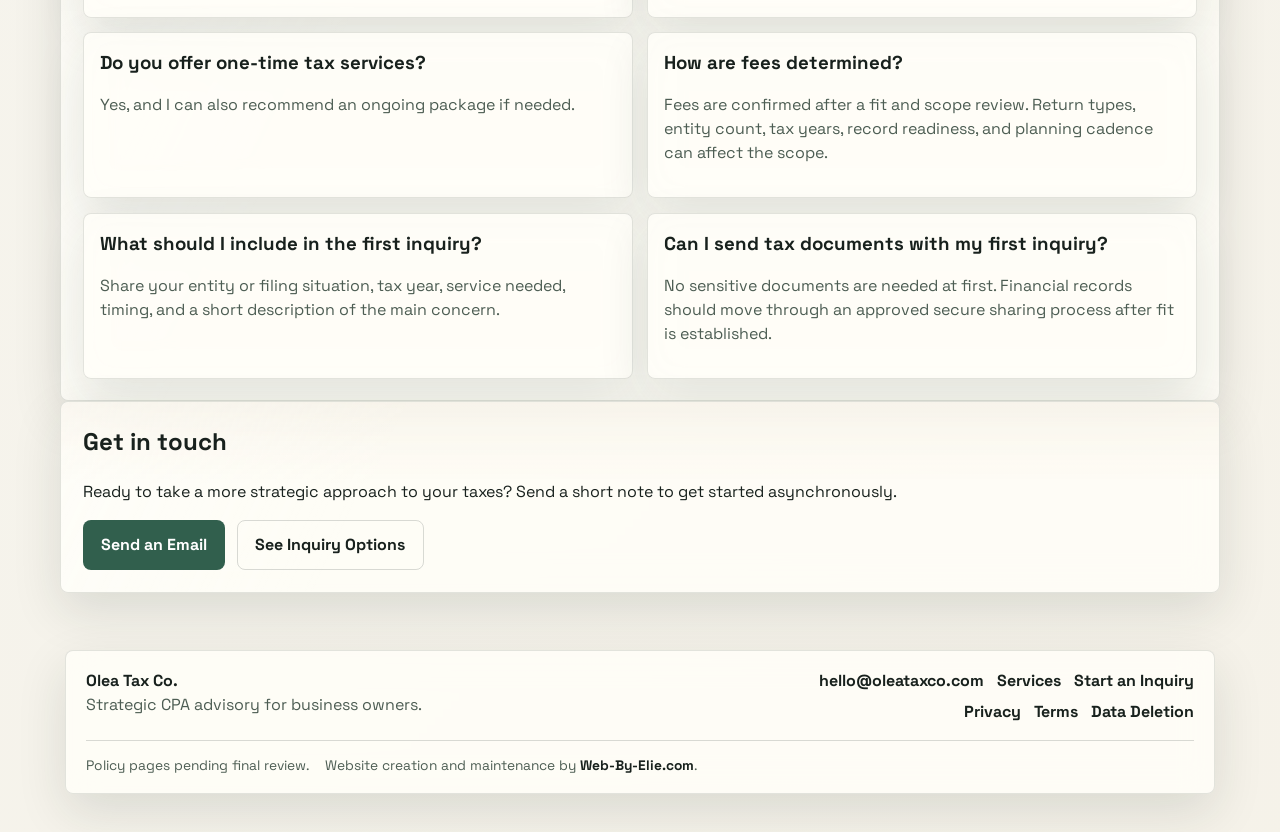
==== commit 4da159b4: "oleataxco: add privacy-conscious traffic analytics" ====
--- a/index.html
+++ b/index.html
@@ -5,7 +5,7 @@
   <meta name="viewport" content="width=device-width, initial-scale=1.0" />
   <title>Olea Tax Co. | Strategic Tax Planning &amp; CPA Services</title>
   <meta name="description" content="Olea Tax Co. provides strategic CPA advisory, tax filing, quarterly estimates, and proactive tax planning for business owners." />
-  <meta name="site-version" content="v144.2" />
+  <meta name="site-version" content="v144.3" />
   <link rel="canonical" href="https://oleataxco.com/" />
   <meta property="og:title" content="Olea Tax Co. | Strategic Tax Planning &amp; CPA Services" />
   <meta property="og:description" content="Strategic CPA advisory, tax filing, estimates, and proactive tax planning for business owners." />
@@ -19,8 +19,8 @@
   <link rel="preconnect" href="https://fonts.googleapis.com">
   <link rel="preconnect" href="https://fonts.gstatic.com" crossorigin>
   <link href="https://fonts.googleapis.com/css2?family=Manrope:wght@400;500;600;700&amp;family=Space+Grotesk:wght@400;500;700&amp;display=swap" rel="stylesheet">
-  <link rel="stylesheet" href="assets/styles.css?v=144.2" />
-  <link rel="stylesheet" href="assets/liquid-glass.css?v=144.2" />
+  <link rel="stylesheet" href="assets/styles.css?v=144.3" />
+  <link rel="stylesheet" href="assets/liquid-glass.css?v=144.3" />
   <script type="application/ld+json">
     {
       "@context": "https://schema.org",
@@ -438,6 +438,7 @@
             </label>
           </div>
           <p class="form-caution" data-i18n="formCaution">Do not include Social Security numbers, account numbers, tax documents, or other sensitive financial information.</p>
+          <p class="small" data-i18n="formPurpose">If you choose to send the email, Olea Tax Co. uses the information only to evaluate and respond to your inquiry, provide requested services, or meet legitimate legal and professional record obligations. It is not sold or used for unrelated advertising.</p>
           <div class="cta-row">
             <button class="button" type="submit" data-i18n="prepareInquiry">Prepare Email Inquiry</button>
             <a class="button alt" href="mailto:hello@oleataxco.com?subject=Olea%20Tax%20Co.%20inquiry" data-i18n="plainEmail">Use Plain Email</a>
@@ -489,9 +490,9 @@
     </div>
   </footer>
   <a class="mobile-sticky-cta" data-mobile-sticky-cta href="#inquiry" data-i18n="startInquiry">Start an Inquiry</a>
-  <span class="visible-version-pill" data-visible-version aria-label="Site version">v144.2</span>
-  <script src="assets/site-i18n.js?v=144.2"></script>
-  <script src="assets/site-settings.js?v=144.2"></script>
-  <script src="assets/inquiry-form.js?v=144.2"></script>
+  <span class="visible-version-pill" data-visible-version aria-label="Site version">v144.3</span>
+  <script src="assets/site-i18n.js?v=144.3"></script>
+  <script src="assets/site-settings.js?v=144.3"></script>
+  <script src="assets/inquiry-form.js?v=144.3"></script>
 </body>
 </html>
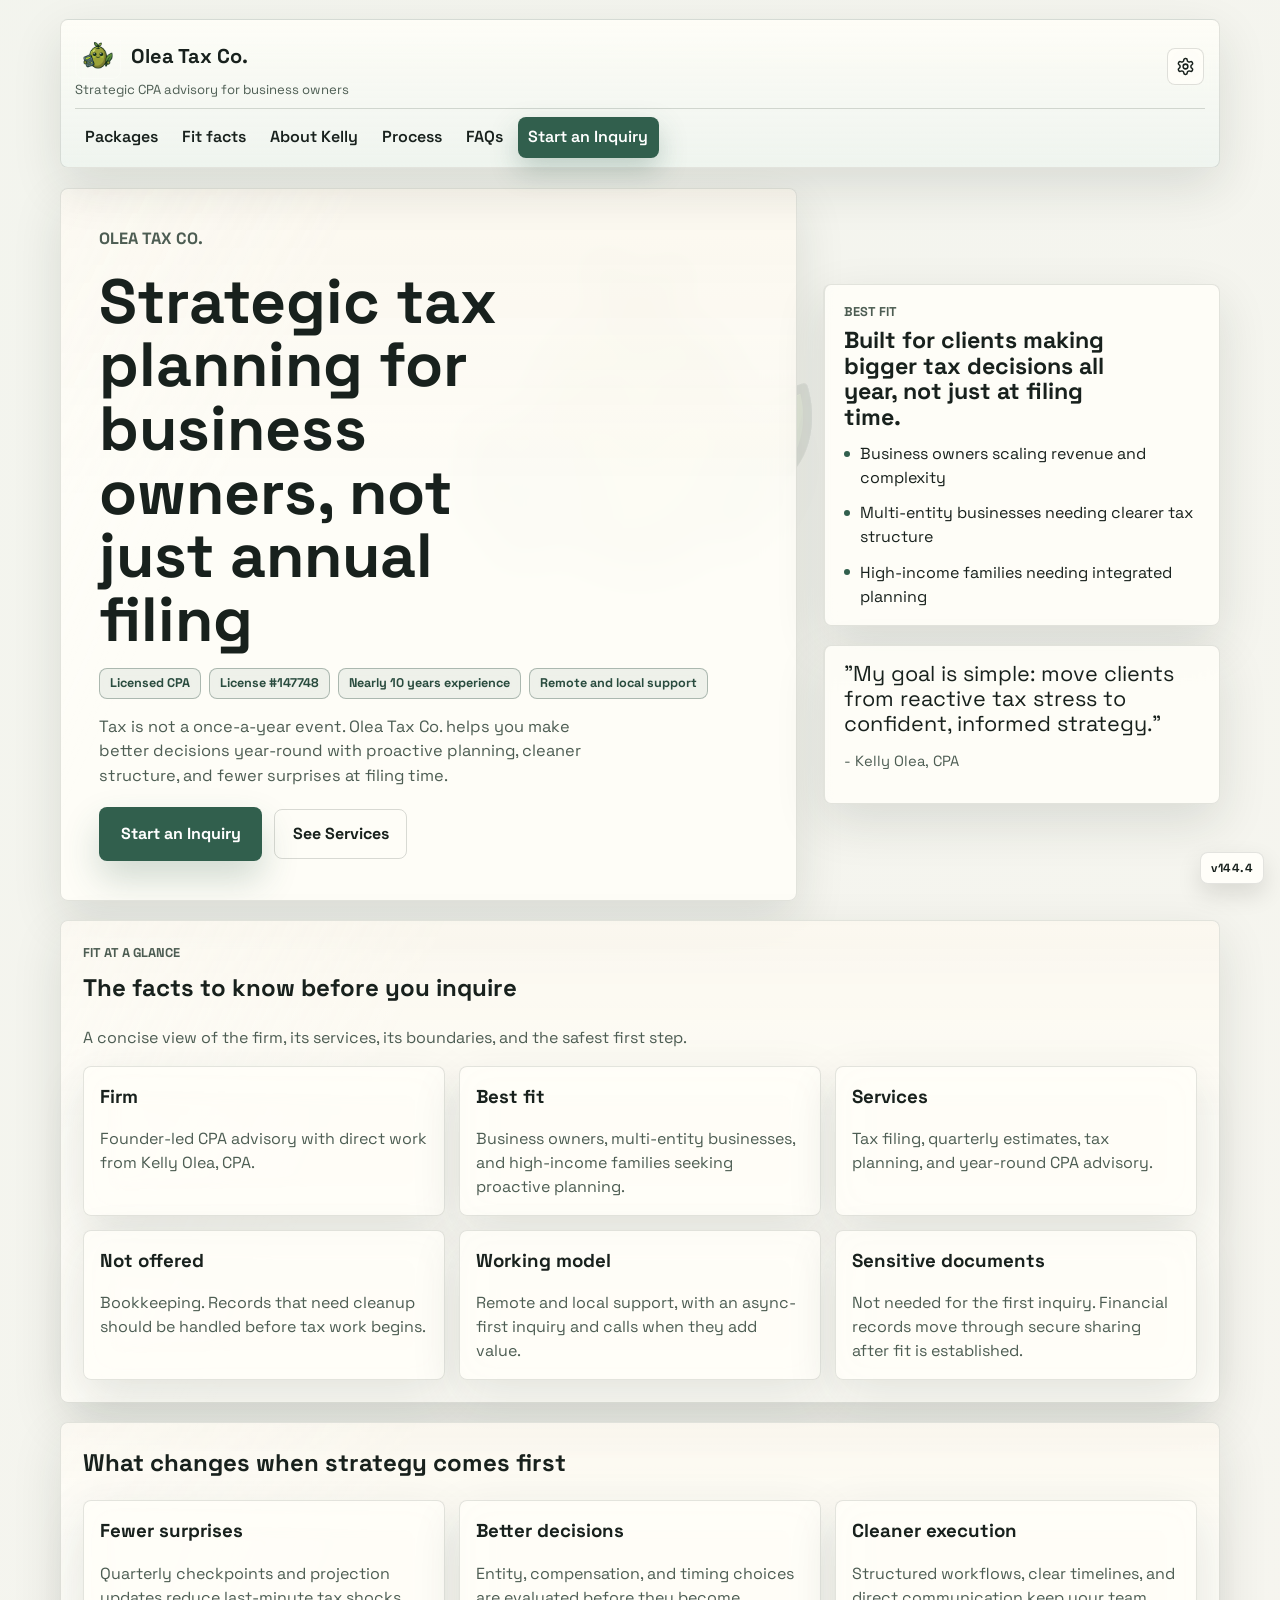
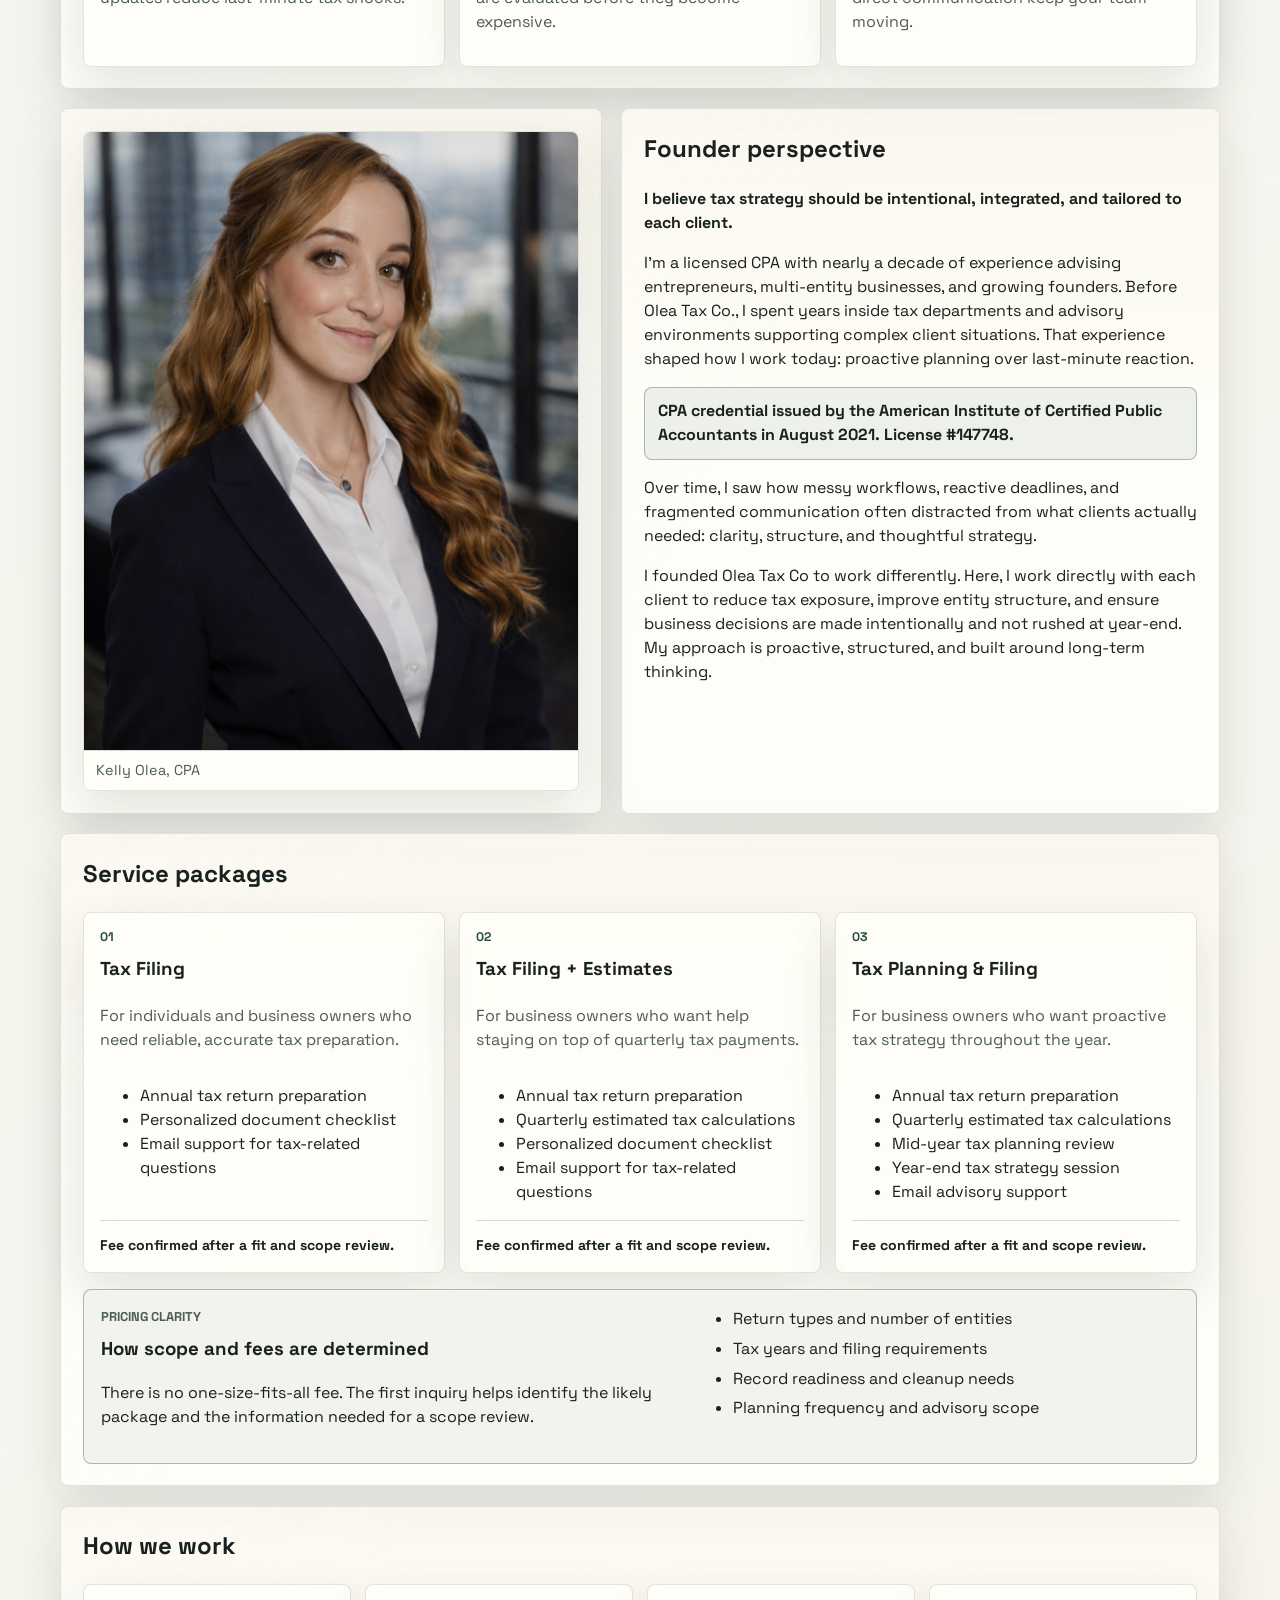
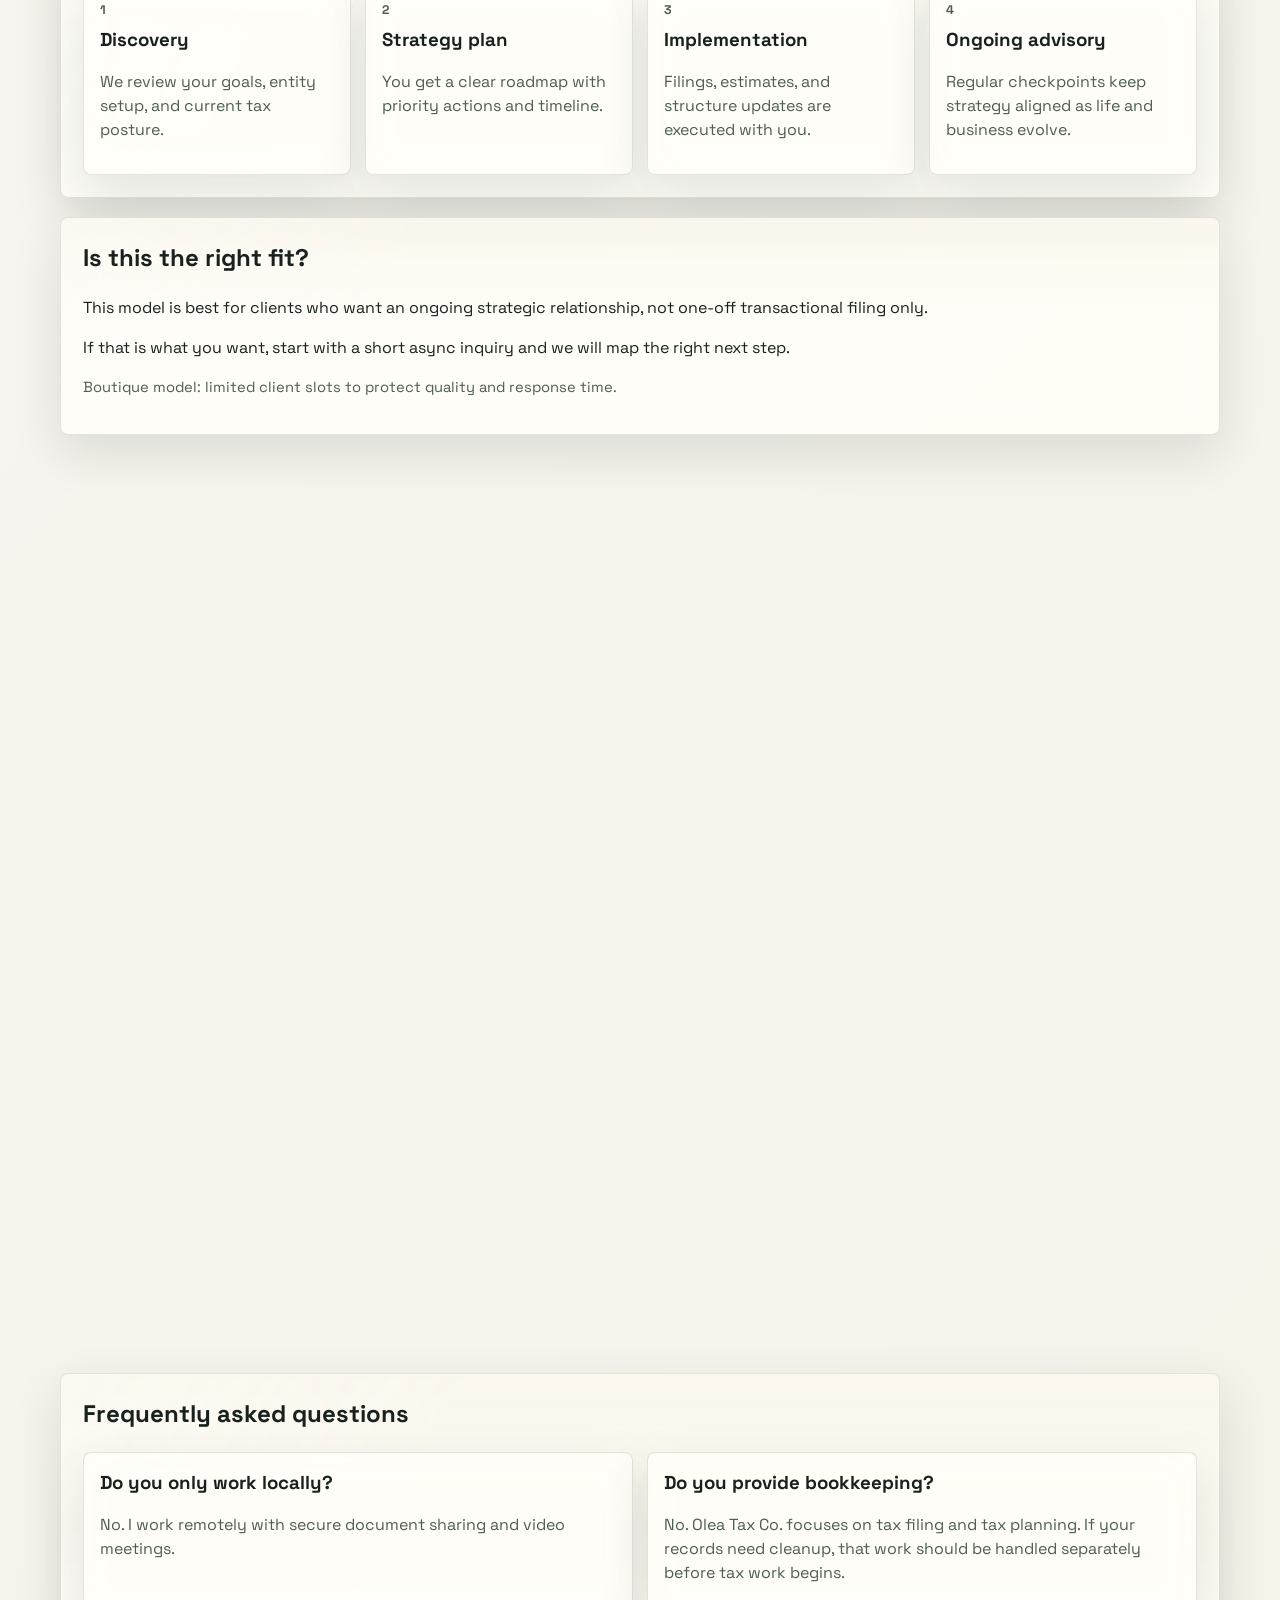
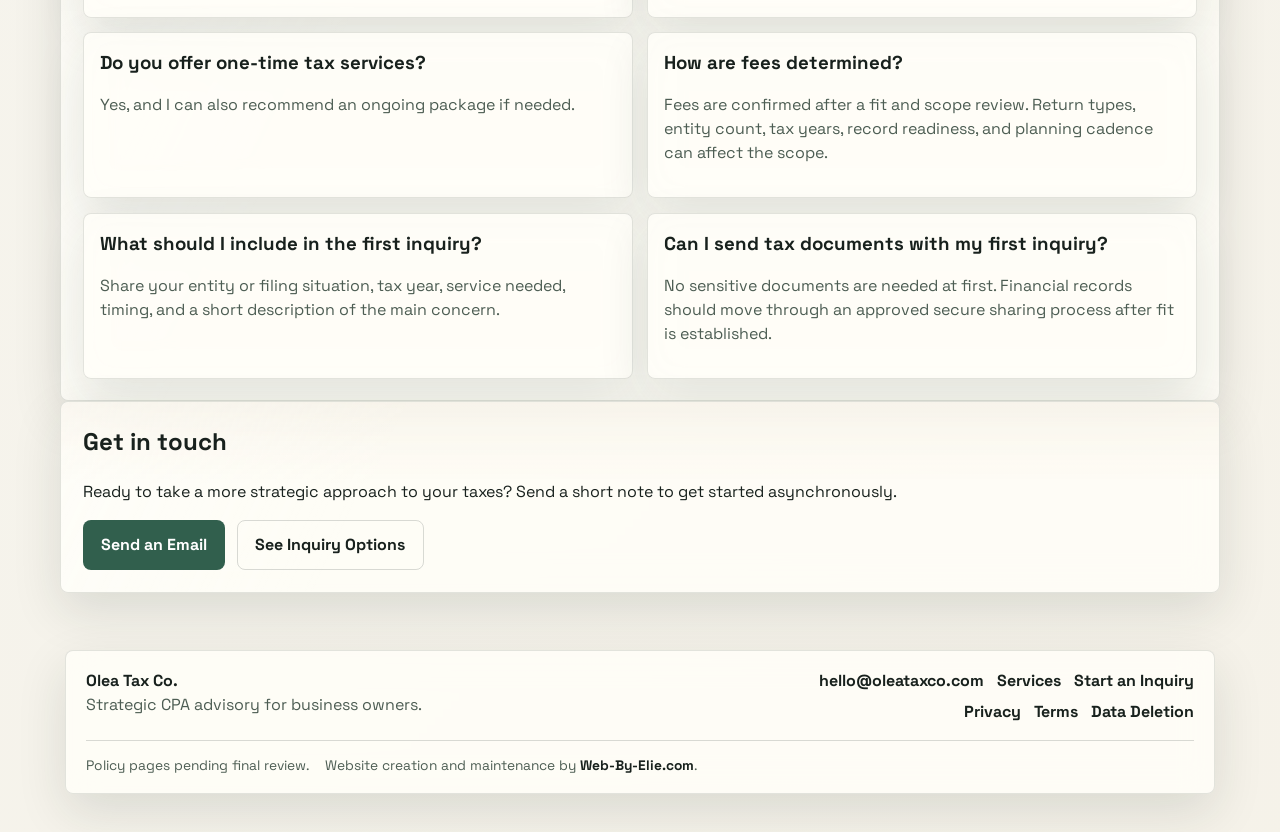
==== commit 38ae91a3: "oleataxco: fix policy page header" ====
--- a/index.html
+++ b/index.html
@@ -5,7 +5,7 @@
   <meta name="viewport" content="width=device-width, initial-scale=1.0" />
   <title>Olea Tax Co. | Strategic Tax Planning &amp; CPA Services</title>
   <meta name="description" content="Olea Tax Co. provides strategic CPA advisory, tax filing, quarterly estimates, and proactive tax planning for business owners." />
-  <meta name="site-version" content="v144.3" />
+  <meta name="site-version" content="v144.4" />
   <link rel="canonical" href="https://oleataxco.com/" />
   <meta property="og:title" content="Olea Tax Co. | Strategic Tax Planning &amp; CPA Services" />
   <meta property="og:description" content="Strategic CPA advisory, tax filing, estimates, and proactive tax planning for business owners." />
@@ -19,8 +19,8 @@
   <link rel="preconnect" href="https://fonts.googleapis.com">
   <link rel="preconnect" href="https://fonts.gstatic.com" crossorigin>
   <link href="https://fonts.googleapis.com/css2?family=Manrope:wght@400;500;600;700&amp;family=Space+Grotesk:wght@400;500;700&amp;display=swap" rel="stylesheet">
-  <link rel="stylesheet" href="assets/styles.css?v=144.3" />
-  <link rel="stylesheet" href="assets/liquid-glass.css?v=144.3" />
+  <link rel="stylesheet" href="assets/styles.css?v=144.4" />
+  <link rel="stylesheet" href="assets/liquid-glass.css?v=144.4" />
   <script type="application/ld+json">
     {
       "@context": "https://schema.org",
@@ -139,8 +139,6 @@
     .bg-brand{position:fixed;inset:0;pointer-events:none;z-index:0;background:url('./assets/logos/oleatax-logo.png') center 18vh / min(58vmin,520px) no-repeat;opacity:.16;filter:drop-shadow(0 18px 40px rgba(0,0,0,.22));}
     body > *{position:relative;z-index:1;}
 
-    .brand { display:flex; align-items:center; gap:10px; }
-    .site-logo { width:46px; height:46px; border-radius:8px; border:1px solid rgba(255,255,255,.16); object-fit:cover; }
   </style>
 </head>
 <body class="concept-neighborhood">
@@ -490,9 +488,9 @@
     </div>
   </footer>
   <a class="mobile-sticky-cta" data-mobile-sticky-cta href="#inquiry" data-i18n="startInquiry">Start an Inquiry</a>
-  <span class="visible-version-pill" data-visible-version aria-label="Site version">v144.3</span>
-  <script src="assets/site-i18n.js?v=144.3"></script>
-  <script src="assets/site-settings.js?v=144.3"></script>
-  <script src="assets/inquiry-form.js?v=144.3"></script>
+  <span class="visible-version-pill" data-visible-version aria-label="Site version">v144.4</span>
+  <script src="assets/site-i18n.js?v=144.4"></script>
+  <script src="assets/site-settings.js?v=144.4"></script>
+  <script src="assets/inquiry-form.js?v=144.4"></script>
 </body>
 </html>
--- a/assets/styles.css
+++ b/assets/styles.css
@@ -229,9 +229,20 @@
   }
 }
 .brand {
+  display: flex;
+  align-items: center;
+  gap: 10px;
   font-weight: 800;
   letter-spacing: 0.02em;
   font-size: 1.25rem;
+}
+.site-logo {
+  width: 46px;
+  height: 46px;
+  border-radius: 8px;
+  border: 1px solid rgba(255, 255, 255, 0.16);
+  object-fit: cover;
+  flex: 0 0 auto;
 }
 .brand-wrap {
   display: grid;
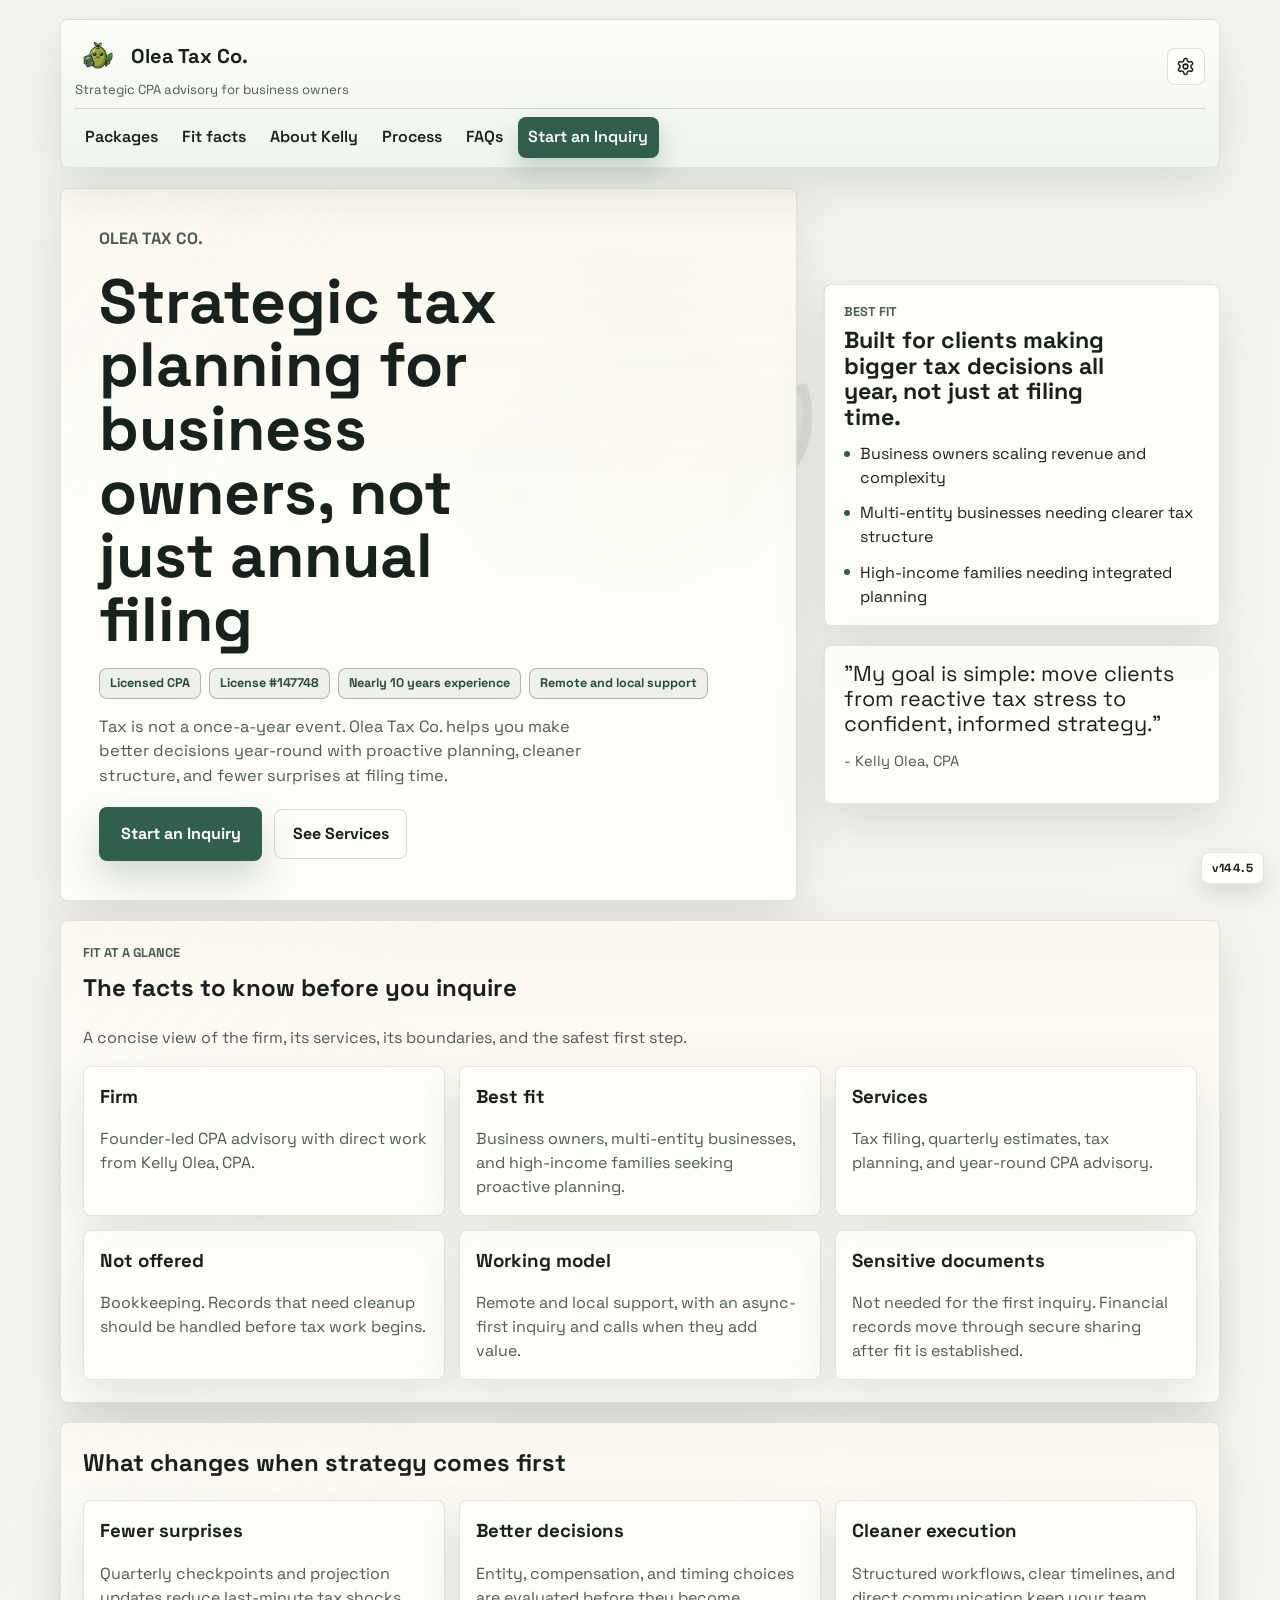
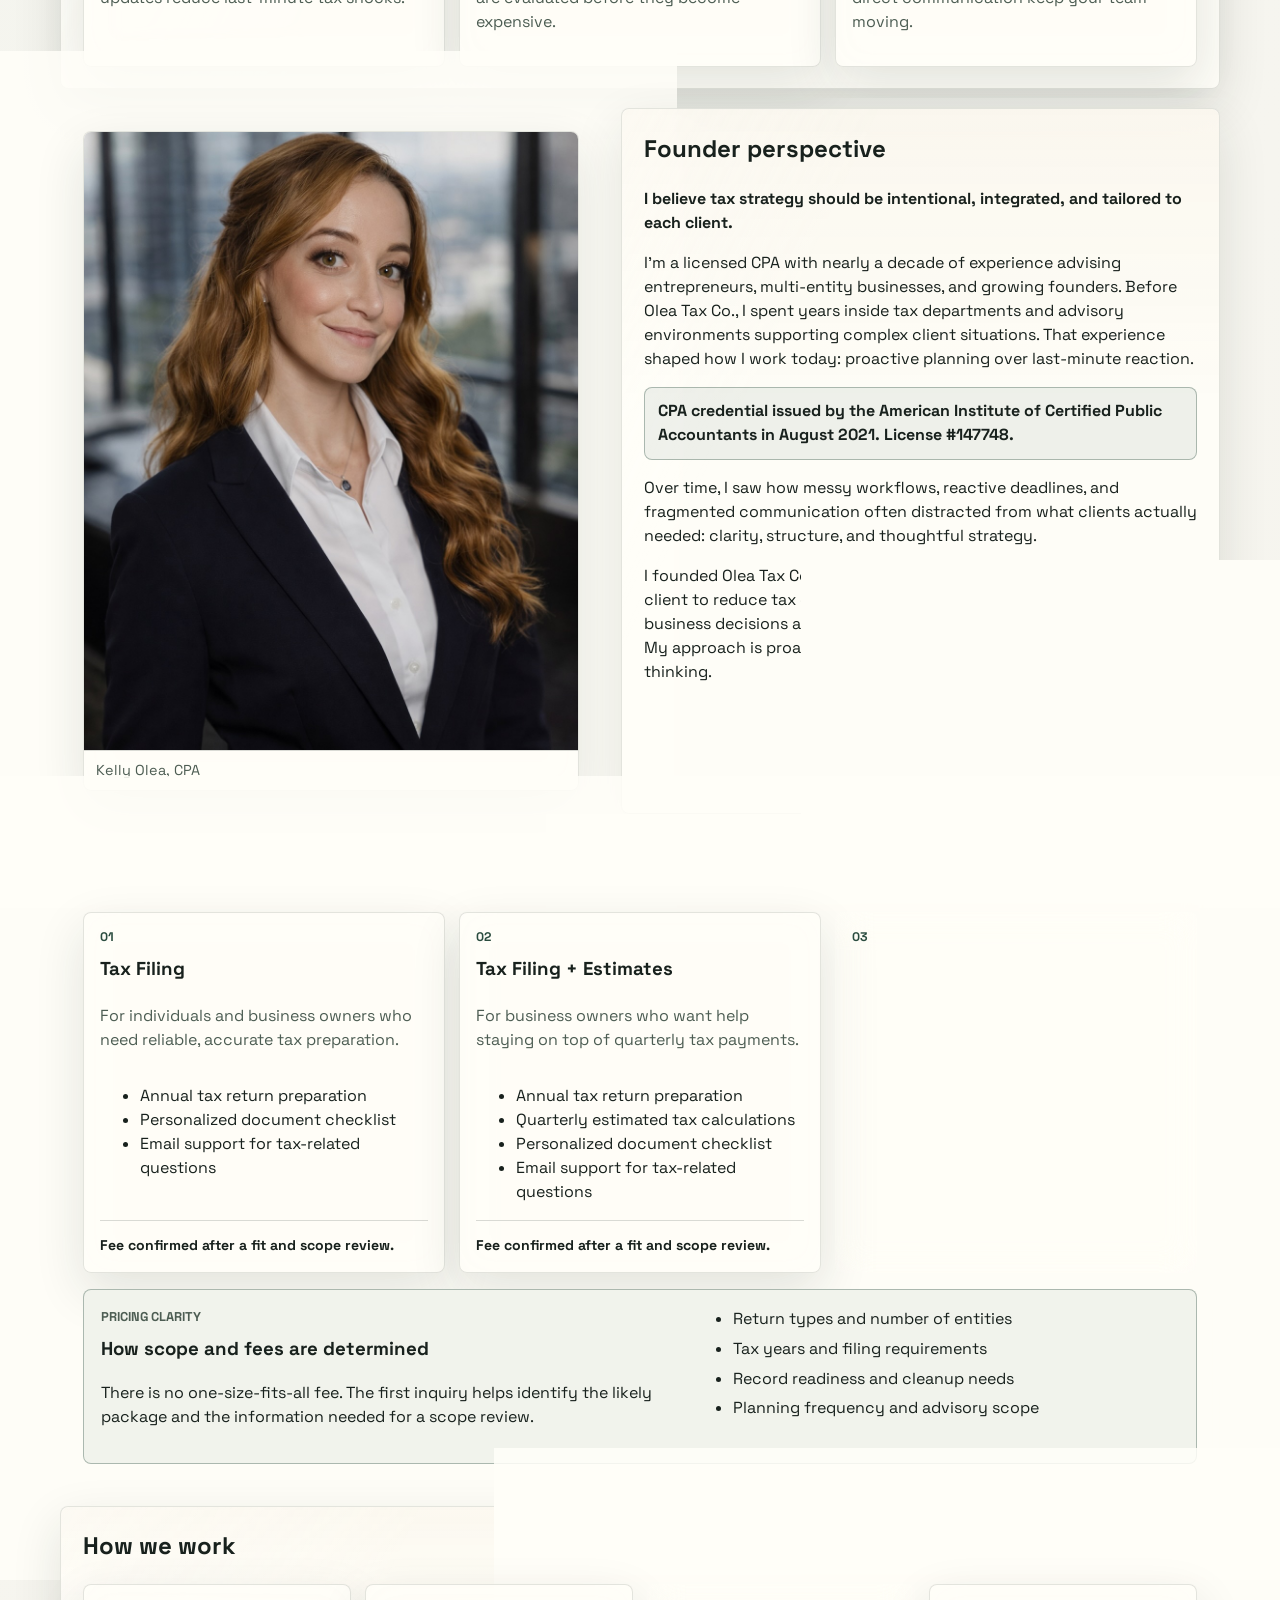
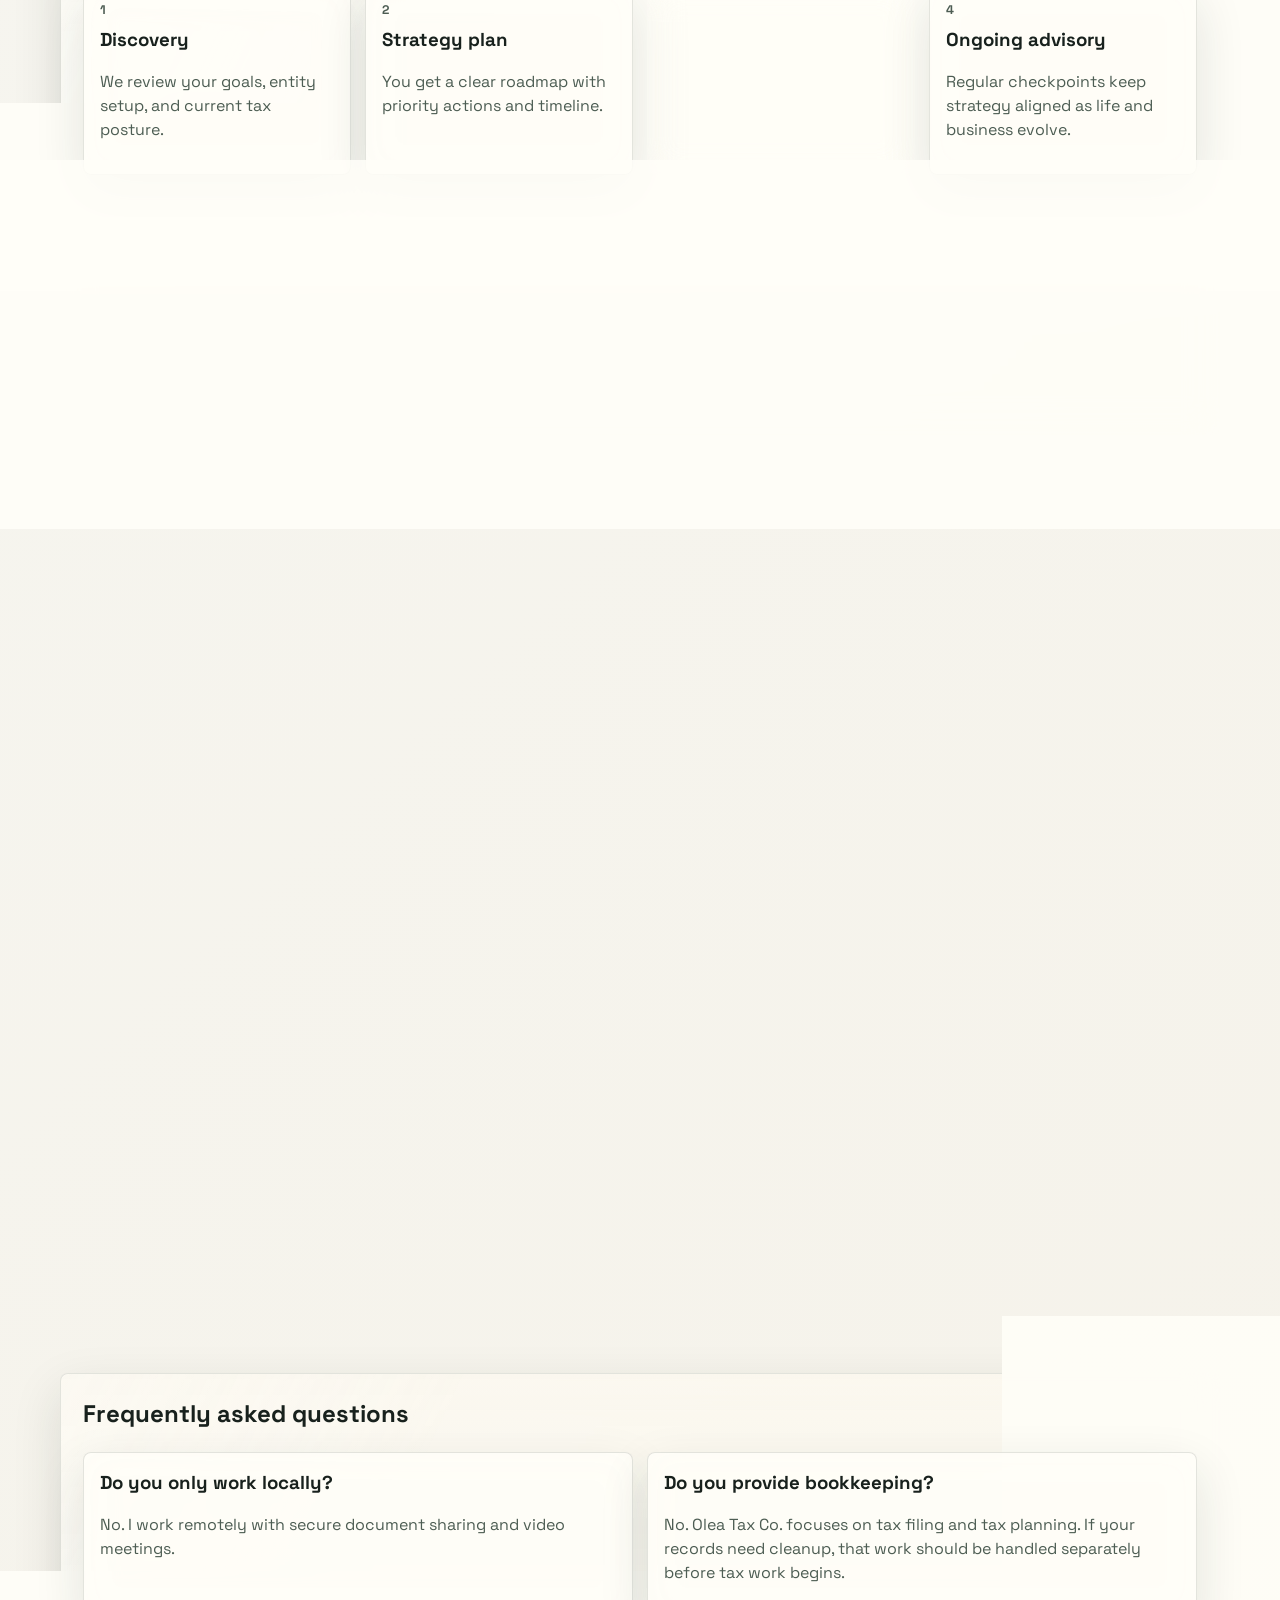
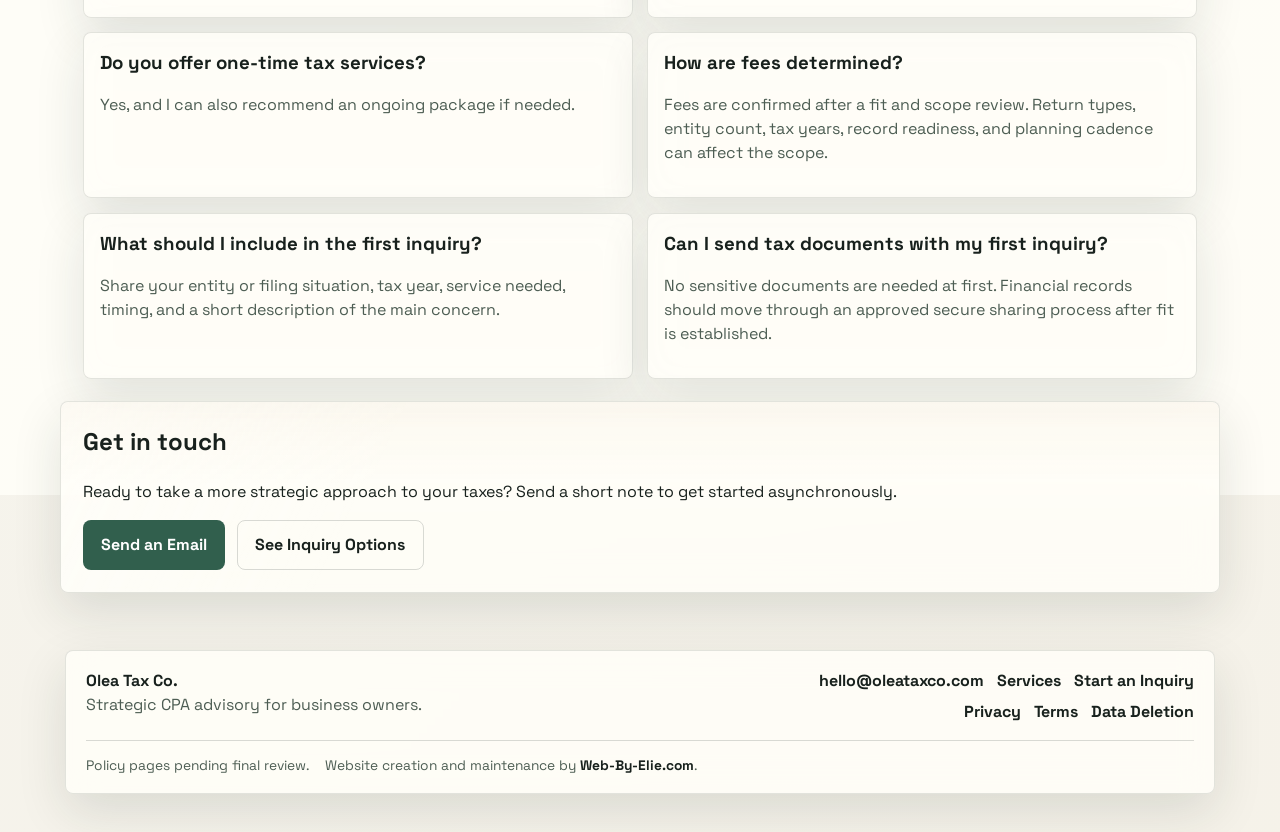
==== commit 881b3c86: "oleataxco: prevent inquiry fallback data leak" ====
--- a/index.html
+++ b/index.html
@@ -5,7 +5,7 @@
   <meta name="viewport" content="width=device-width, initial-scale=1.0" />
   <title>Olea Tax Co. | Strategic Tax Planning &amp; CPA Services</title>
   <meta name="description" content="Olea Tax Co. provides strategic CPA advisory, tax filing, quarterly estimates, and proactive tax planning for business owners." />
-  <meta name="site-version" content="v144.4" />
+  <meta name="site-version" content="v144.5" />
   <link rel="canonical" href="https://oleataxco.com/" />
   <meta property="og:title" content="Olea Tax Co. | Strategic Tax Planning &amp; CPA Services" />
   <meta property="og:description" content="Strategic CPA advisory, tax filing, estimates, and proactive tax planning for business owners." />
@@ -19,8 +19,8 @@
   <link rel="preconnect" href="https://fonts.googleapis.com">
   <link rel="preconnect" href="https://fonts.gstatic.com" crossorigin>
   <link href="https://fonts.googleapis.com/css2?family=Manrope:wght@400;500;600;700&amp;family=Space+Grotesk:wght@400;500;700&amp;display=swap" rel="stylesheet">
-  <link rel="stylesheet" href="assets/styles.css?v=144.4" />
-  <link rel="stylesheet" href="assets/liquid-glass.css?v=144.4" />
+  <link rel="stylesheet" href="assets/styles.css?v=144.5" />
+  <link rel="stylesheet" href="assets/liquid-glass.css?v=144.5" />
   <script type="application/ld+json">
     {
       "@context": "https://schema.org",
@@ -393,10 +393,10 @@
             <p data-i18n="secureBody">Tax documents and sensitive financial details should move through secure sharing, not social DMs.</p>
           </div>
         </div>
-        <form class="inquiry-form panel" data-inquiry-form>
+        <div class="inquiry-form panel" data-inquiry-form role="form" aria-labelledby="inquiry-form-title">
           <div class="form-heading">
             <p class="eyebrow" data-i18n="inquiryFormEyebrow">Guided first step</p>
-            <h3 data-i18n="inquiryFormTitle">Prepare your inquiry</h3>
+            <h3 id="inquiry-form-title" data-i18n="inquiryFormTitle">Prepare your inquiry</h3>
             <p data-i18n="inquiryFormIntro">Answer a few non-sensitive questions. The form prepares an email in your own email app; it does not upload or store your answers.</p>
           </div>
           <div class="form-grid">
@@ -438,11 +438,14 @@
           <p class="form-caution" data-i18n="formCaution">Do not include Social Security numbers, account numbers, tax documents, or other sensitive financial information.</p>
           <p class="small" data-i18n="formPurpose">If you choose to send the email, Olea Tax Co. uses the information only to evaluate and respond to your inquiry, provide requested services, or meet legitimate legal and professional record obligations. It is not sold or used for unrelated advertising.</p>
           <div class="cta-row">
-            <button class="button" type="submit" data-i18n="prepareInquiry">Prepare Email Inquiry</button>
+            <button class="button" type="button" data-inquiry-submit data-i18n="prepareInquiry">Prepare Email Inquiry</button>
             <a class="button alt" href="mailto:hello@oleataxco.com?subject=Olea%20Tax%20Co.%20inquiry" data-i18n="plainEmail">Use Plain Email</a>
           </div>
+          <noscript>
+            <p class="small">The guided inquiry requires JavaScript. Please use <a href="mailto:hello@oleataxco.com?subject=Olea%20Tax%20Co.%20inquiry">plain email</a>; no answers from this page will be submitted.</p>
+          </noscript>
           <p class="form-status small" data-inquiry-status aria-live="polite"></p>
-        </form>
+        </div>
       </div>
     </section>
 
@@ -488,9 +491,9 @@
     </div>
   </footer>
   <a class="mobile-sticky-cta" data-mobile-sticky-cta href="#inquiry" data-i18n="startInquiry">Start an Inquiry</a>
-  <span class="visible-version-pill" data-visible-version aria-label="Site version">v144.4</span>
-  <script src="assets/site-i18n.js?v=144.4"></script>
-  <script src="assets/site-settings.js?v=144.4"></script>
-  <script src="assets/inquiry-form.js?v=144.4"></script>
+  <span class="visible-version-pill" data-visible-version aria-label="Site version">v144.5</span>
+  <script src="assets/site-i18n.js?v=144.5"></script>
+  <script src="assets/site-settings.js?v=144.5"></script>
+  <script src="assets/inquiry-form.js?v=144.5"></script>
 </body>
 </html>
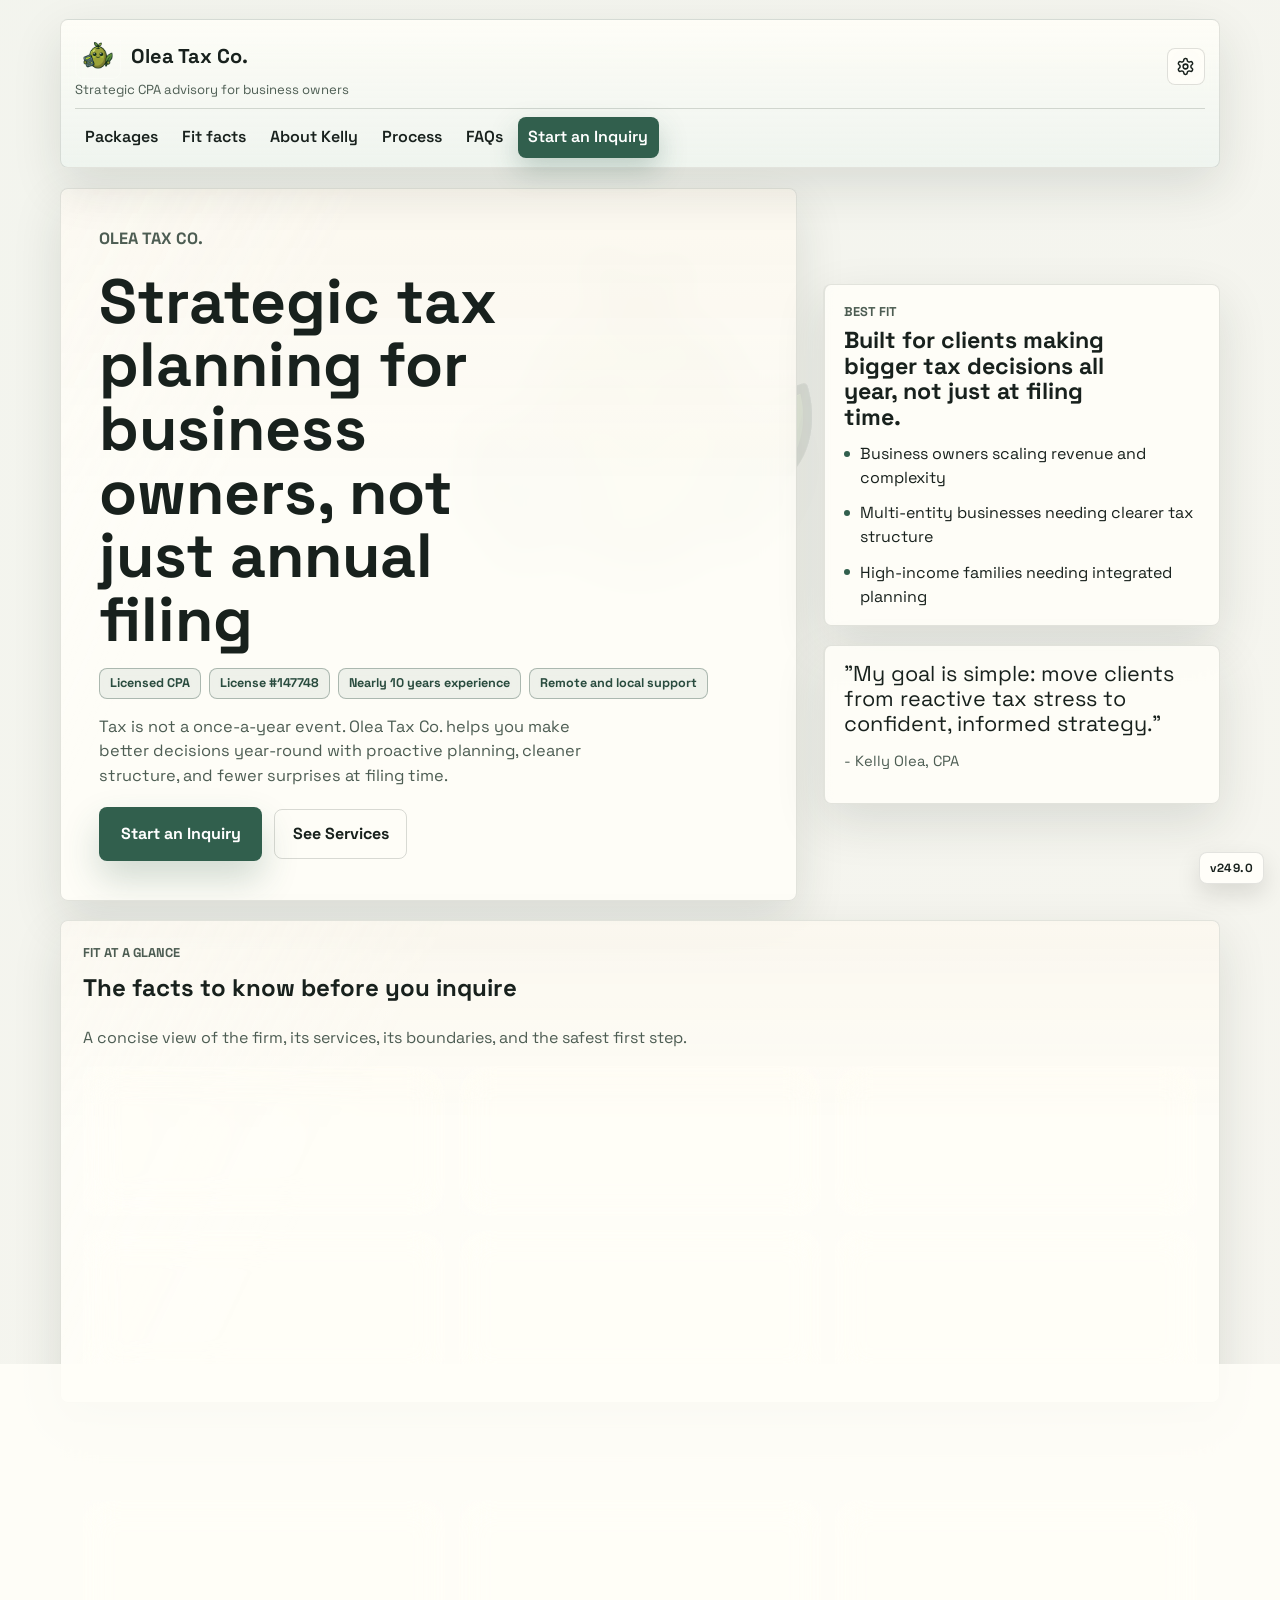
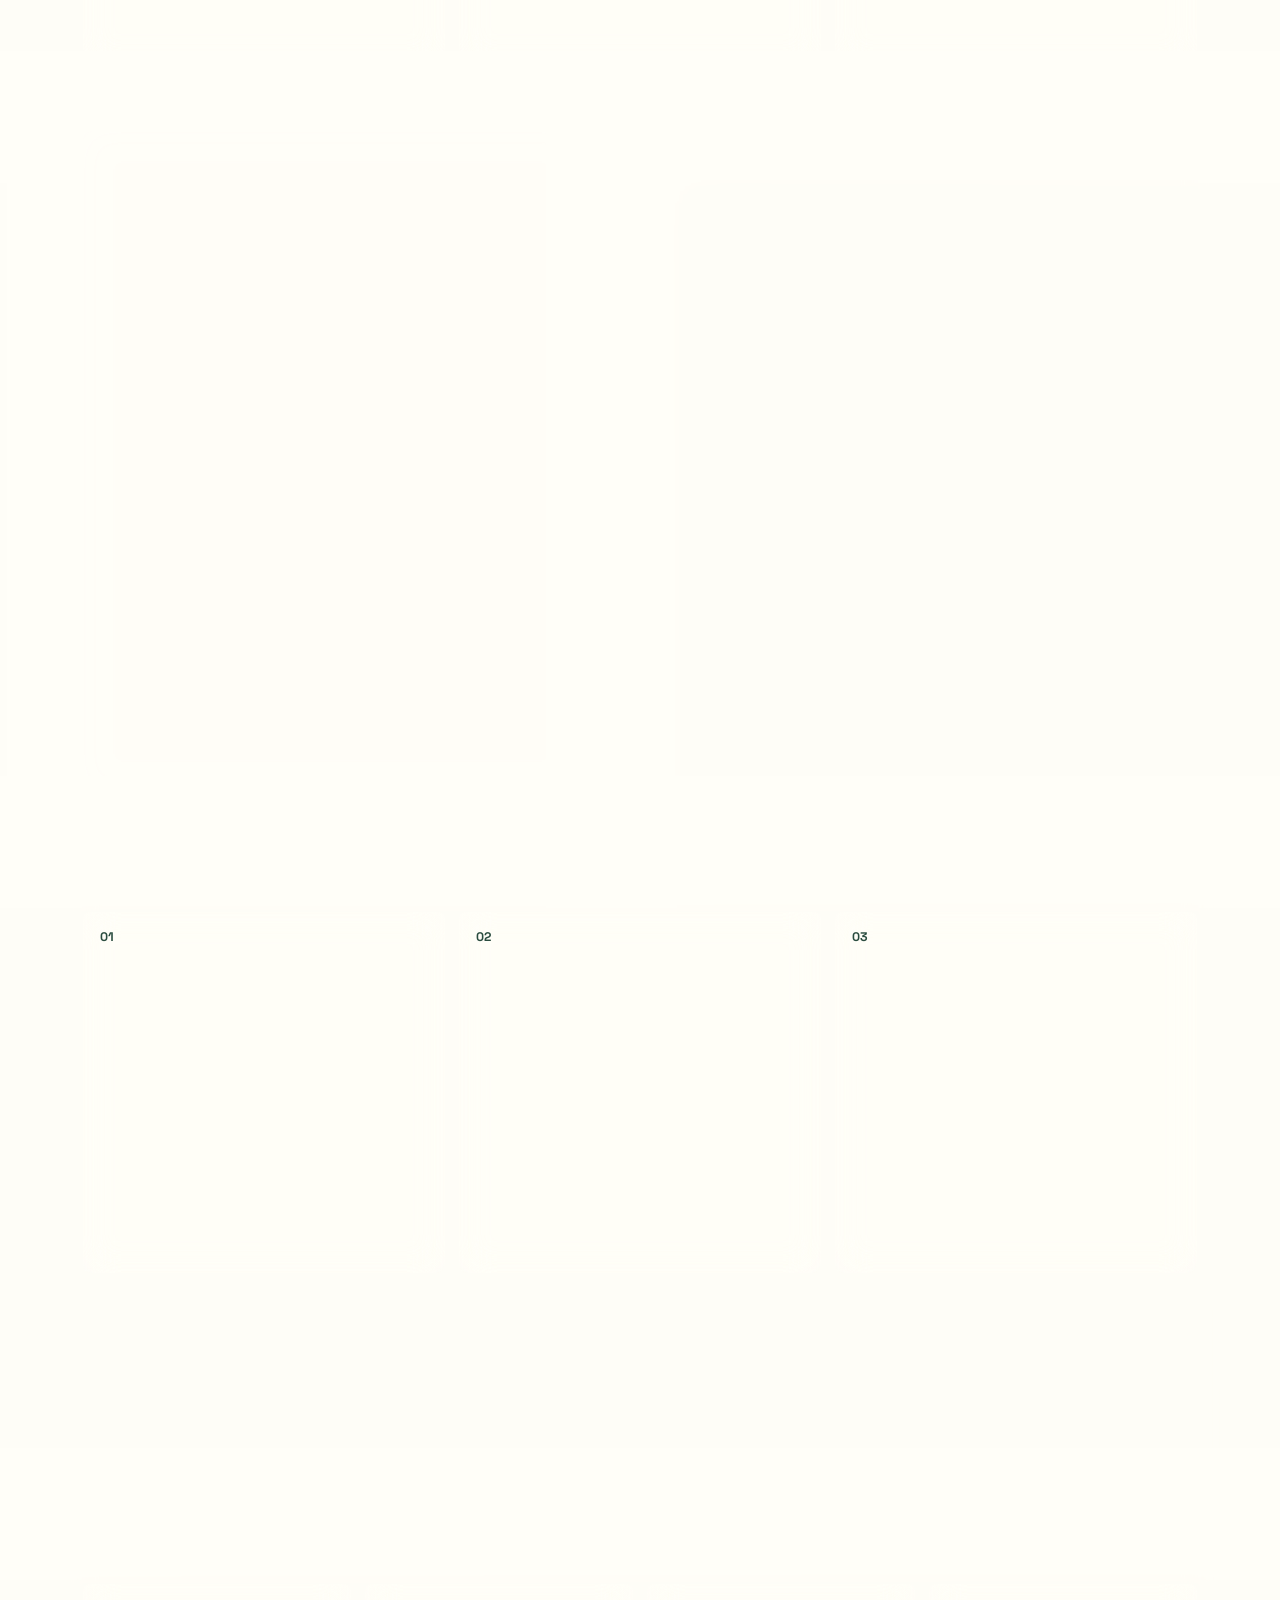
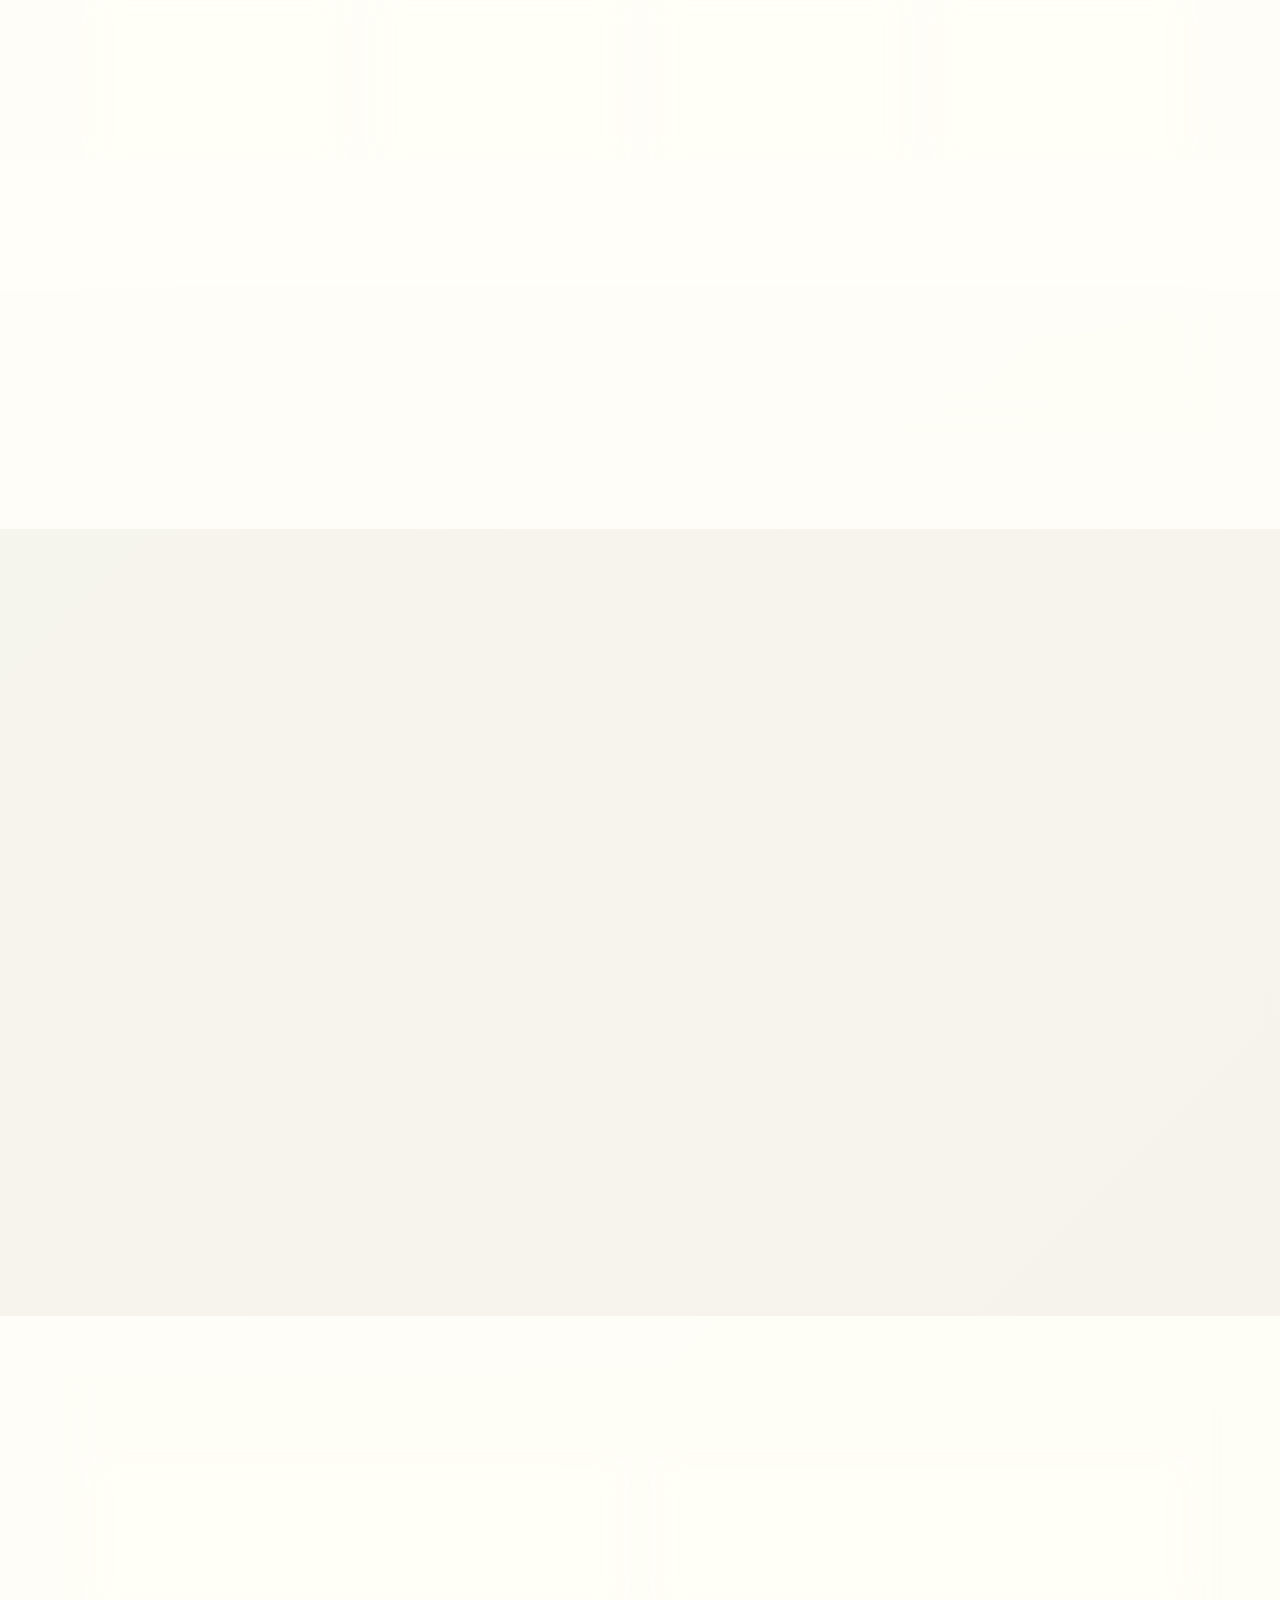
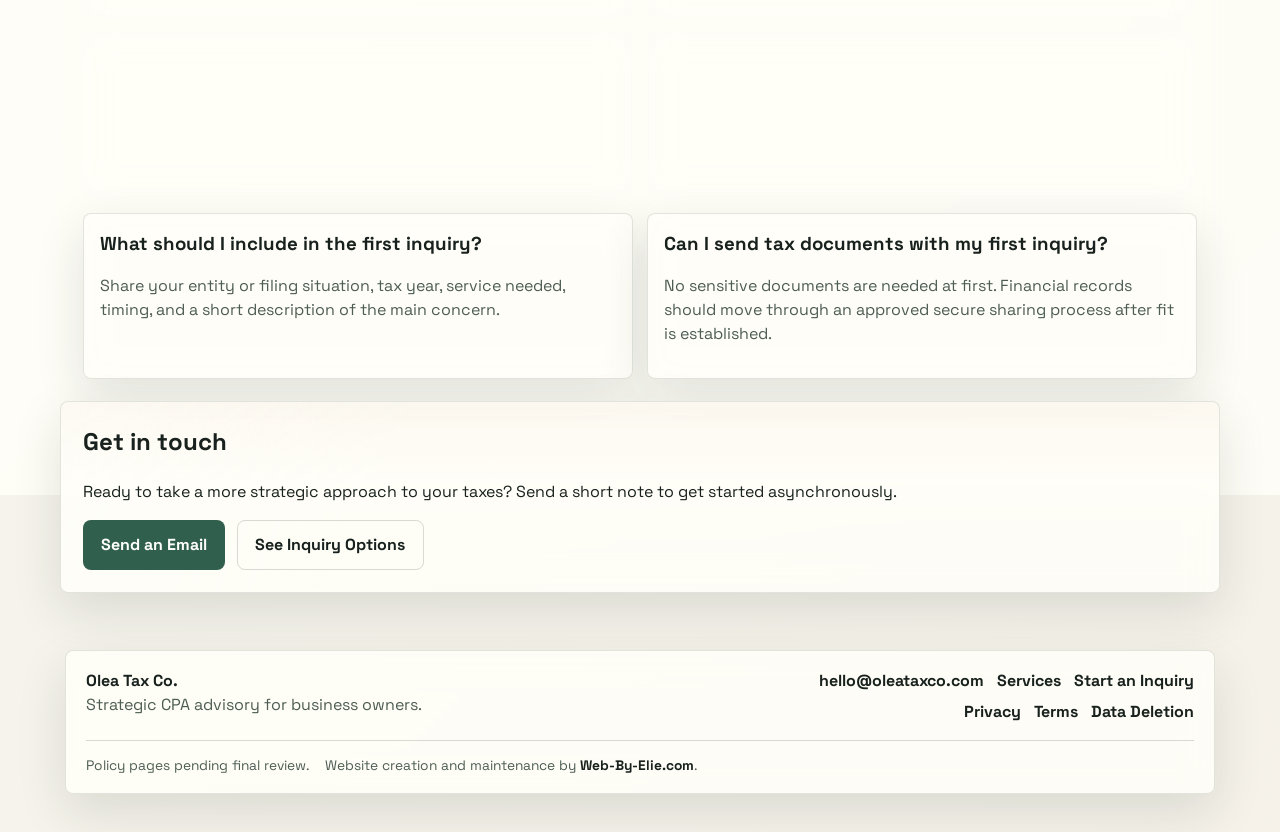
==== commit fba521c4: "oleataxco: add monitorable review candidate" ====
--- a/index.html
+++ b/index.html
@@ -5,7 +5,7 @@
   <meta name="viewport" content="width=device-width, initial-scale=1.0" />
   <title>Olea Tax Co. | Strategic Tax Planning &amp; CPA Services</title>
   <meta name="description" content="Olea Tax Co. provides strategic CPA advisory, tax filing, quarterly estimates, and proactive tax planning for business owners." />
-  <meta name="site-version" content="v144.5" />
+  <meta name="site-version" content="v249.0" />
   <link rel="canonical" href="https://oleataxco.com/" />
   <meta property="og:title" content="Olea Tax Co. | Strategic Tax Planning &amp; CPA Services" />
   <meta property="og:description" content="Strategic CPA advisory, tax filing, estimates, and proactive tax planning for business owners." />
@@ -19,8 +19,8 @@
   <link rel="preconnect" href="https://fonts.googleapis.com">
   <link rel="preconnect" href="https://fonts.gstatic.com" crossorigin>
   <link href="https://fonts.googleapis.com/css2?family=Manrope:wght@400;500;600;700&amp;family=Space+Grotesk:wght@400;500;700&amp;display=swap" rel="stylesheet">
-  <link rel="stylesheet" href="assets/styles.css?v=144.5" />
-  <link rel="stylesheet" href="assets/liquid-glass.css?v=144.5" />
+  <link rel="stylesheet" href="assets/styles.css?v=249.0" />
+  <link rel="stylesheet" href="assets/liquid-glass.css?v=249.0" />
   <script type="application/ld+json">
     {
       "@context": "https://schema.org",
@@ -166,7 +166,7 @@
         <a href="#who" data-i18n="navAbout">About Kelly</a>
         <a href="#process" data-i18n="navProcess">Process</a>
         <a href="#faqs" data-i18n="navFaqs">FAQs</a>
-        <a class="button topbar-cta" href="#inquiry" data-i18n="startInquiry">Start an Inquiry</a>
+        <a class="button topbar-cta" href="#inquiry" data-i18n="startInquiry" data-wst-cta="nav_inquiry">Start an Inquiry</a>
       </nav>
     </header>
 
@@ -184,8 +184,8 @@
           Tax is not a once-a-year event. Olea Tax Co. helps you make better decisions year-round with proactive planning, cleaner structure, and fewer surprises at filing time.
         </p>
         <div class="cta-row">
-          <a class="button hero-primary" href="#inquiry" data-i18n="startInquiry">Start an Inquiry</a>
-          <a class="button alt" href="#services" data-i18n="seeServices">See Services</a>
+          <a class="button hero-primary" href="#inquiry" data-i18n="startInquiry" data-wst-cta="hero_inquiry">Start an Inquiry</a>
+          <a class="button alt" href="#services" data-i18n="seeServices" data-wst-cta="hero_services">See Services</a>
         </div>
       </div>
       <aside class="hero-side" aria-label="Who we serve and founder perspective" data-i18n-attr="aria-label:heroAsideLabel">
@@ -438,8 +438,8 @@
           <p class="form-caution" data-i18n="formCaution">Do not include Social Security numbers, account numbers, tax documents, or other sensitive financial information.</p>
           <p class="small" data-i18n="formPurpose">If you choose to send the email, Olea Tax Co. uses the information only to evaluate and respond to your inquiry, provide requested services, or meet legitimate legal and professional record obligations. It is not sold or used for unrelated advertising.</p>
           <div class="cta-row">
-            <button class="button" type="button" data-inquiry-submit data-i18n="prepareInquiry">Prepare Email Inquiry</button>
-            <a class="button alt" href="mailto:hello@oleataxco.com?subject=Olea%20Tax%20Co.%20inquiry" data-i18n="plainEmail">Use Plain Email</a>
+            <button class="button" type="button" data-inquiry-submit data-i18n="prepareInquiry" data-wst-cta="inquiry_prepare_email">Prepare Email Inquiry</button>
+            <a class="button alt" href="mailto:hello@oleataxco.com?subject=Olea%20Tax%20Co.%20inquiry" data-i18n="plainEmail" data-wst-cta="inquiry_plain_email">Use Plain Email</a>
           </div>
           <noscript>
             <p class="small">The guided inquiry requires JavaScript. Please use <a href="mailto:hello@oleataxco.com?subject=Olea%20Tax%20Co.%20inquiry">plain email</a>; no answers from this page will be submitted.</p>
@@ -465,8 +465,8 @@
       <h2 data-i18n="contactTitle">Get in touch</h2>
       <p data-i18n="contactBody">Ready to take a more strategic approach to your taxes? Send a short note to get started asynchronously.</p>
       <div class="cta-row">
-        <a class="button" href="mailto:hello@oleataxco.com?subject=Olea%20Tax%20Co.%20inquiry" data-i18n="sendEmail">Send an Email</a>
-        <a class="button alt" href="#inquiry" data-i18n="seeInquiryOptions">See Inquiry Options</a>
+        <a class="button" href="mailto:hello@oleataxco.com?subject=Olea%20Tax%20Co.%20inquiry" data-i18n="sendEmail" data-wst-cta="contact_email">Send an Email</a>
+        <a class="button alt" href="#inquiry" data-i18n="seeInquiryOptions" data-wst-cta="contact_inquiry_options">See Inquiry Options</a>
       </div>
     </section>
   </main>
@@ -477,23 +477,24 @@
         <p data-i18n="footerMeta">Strategic CPA advisory for business owners.</p>
       </div>
       <nav class="footer-links" aria-label="Footer">
-        <a href="mailto:hello@oleataxco.com?subject=Olea%20Tax%20Co.%20inquiry">hello@oleataxco.com</a>
+        <a href="mailto:hello@oleataxco.com?subject=Olea%20Tax%20Co.%20inquiry" data-wst-cta="footer_email">hello@oleataxco.com</a>
         <a href="#services" data-i18n="footerServices">Services</a>
-        <a href="#inquiry" data-i18n="startInquiry">Start an Inquiry</a>
+        <a href="#inquiry" data-i18n="startInquiry" data-wst-cta="footer_inquiry">Start an Inquiry</a>
         <a href="privacy.html" data-i18n="footerPrivacy">Privacy</a>
         <a href="terms.html" data-i18n="footerTerms">Terms</a>
         <a href="data-deletion.html" data-i18n="footerDataDeletion">Data Deletion</a>
       </nav>
       <div class="footer-note">
+        <!-- WST_PREVIEW_DISCLOSURE -->
         <p data-i18n="policyNote">Policy pages pending final review.</p>
         <p data-i18n-html="creditNote">Website creation and maintenance by <a href="https://web-by-elie.com/">Web-By-Elie.com</a>.</p>
       </div>
     </div>
   </footer>
-  <a class="mobile-sticky-cta" data-mobile-sticky-cta href="#inquiry" data-i18n="startInquiry">Start an Inquiry</a>
-  <span class="visible-version-pill" data-visible-version aria-label="Site version">v144.5</span>
-  <script src="assets/site-i18n.js?v=144.5"></script>
-  <script src="assets/site-settings.js?v=144.5"></script>
-  <script src="assets/inquiry-form.js?v=144.5"></script>
+  <a class="mobile-sticky-cta" data-mobile-sticky-cta href="#inquiry" data-i18n="startInquiry" data-wst-cta="mobile_inquiry">Start an Inquiry</a>
+  <span class="visible-version-pill" data-visible-version aria-label="Site version">v249.0</span>
+  <script src="assets/site-i18n.js?v=249.0"></script>
+  <script src="assets/site-settings.js?v=249.0"></script>
+  <script src="assets/inquiry-form.js?v=249.0"></script>
 </body>
 </html>
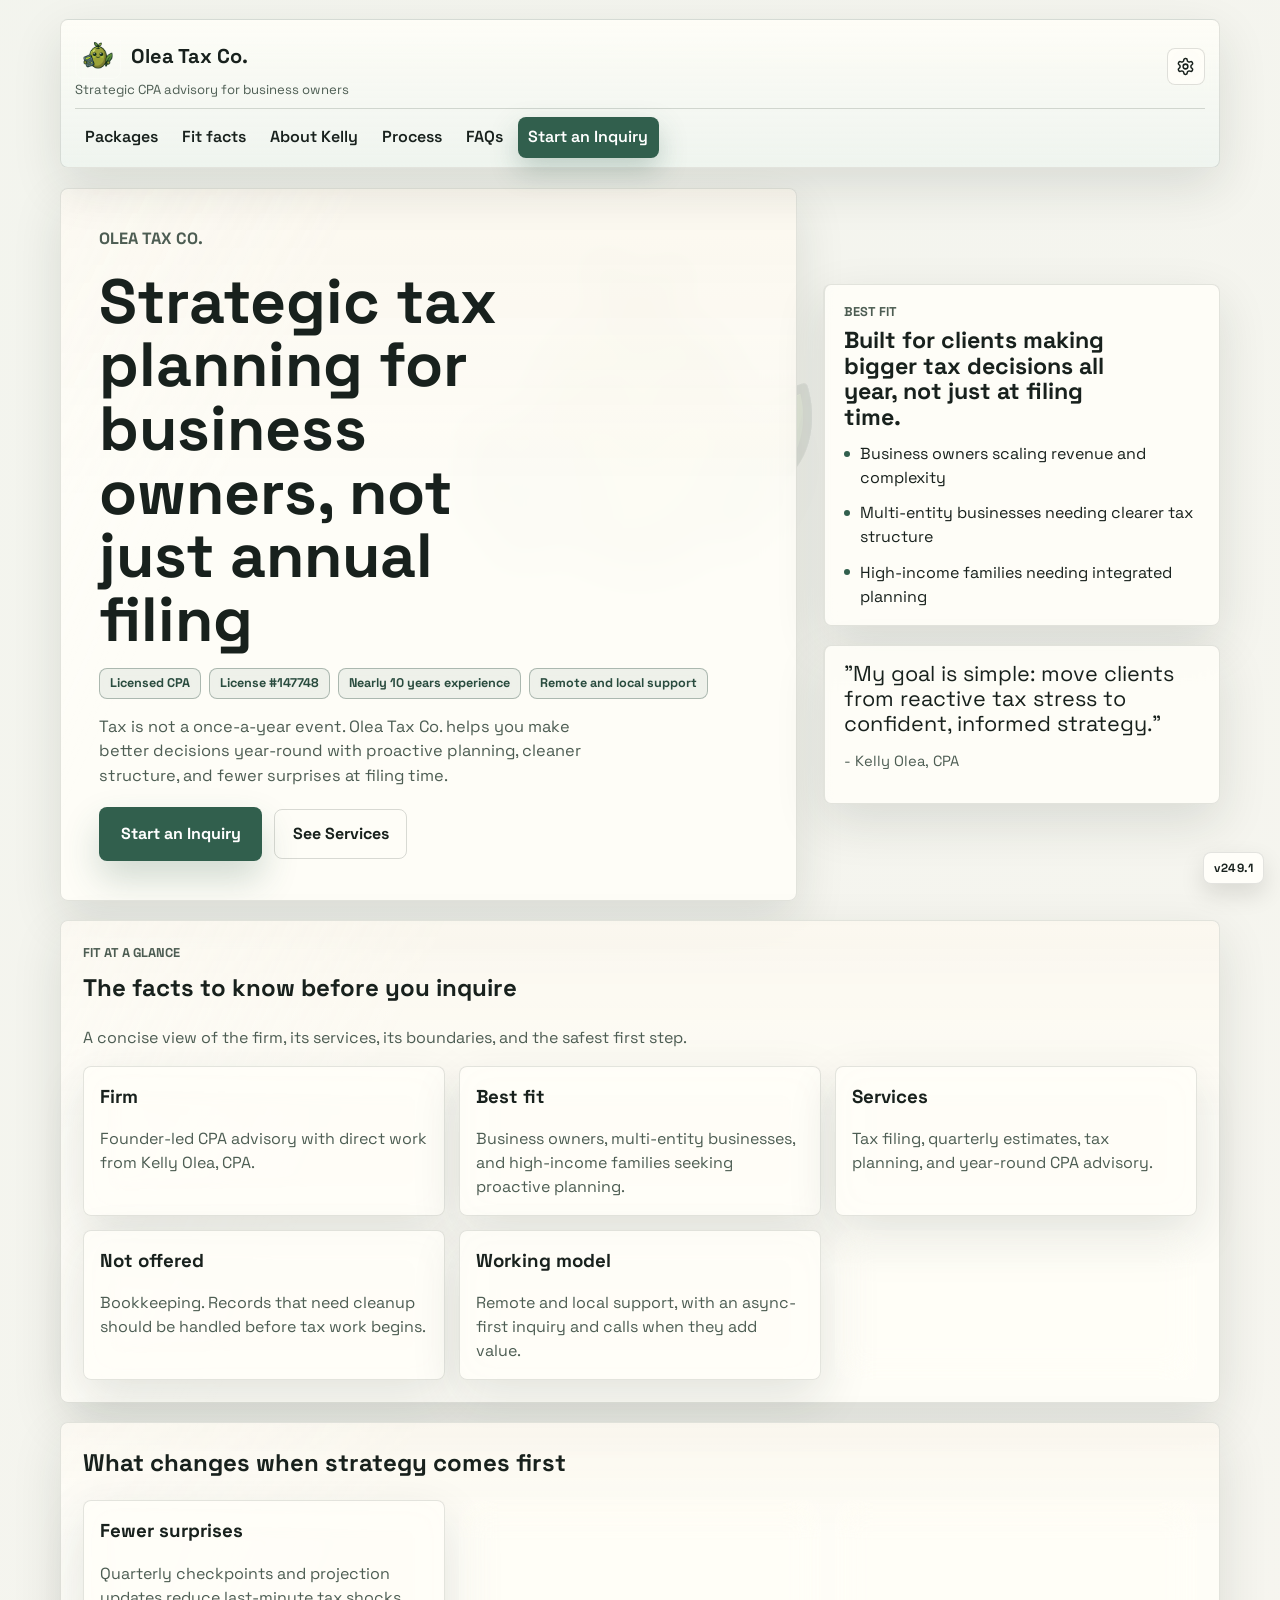
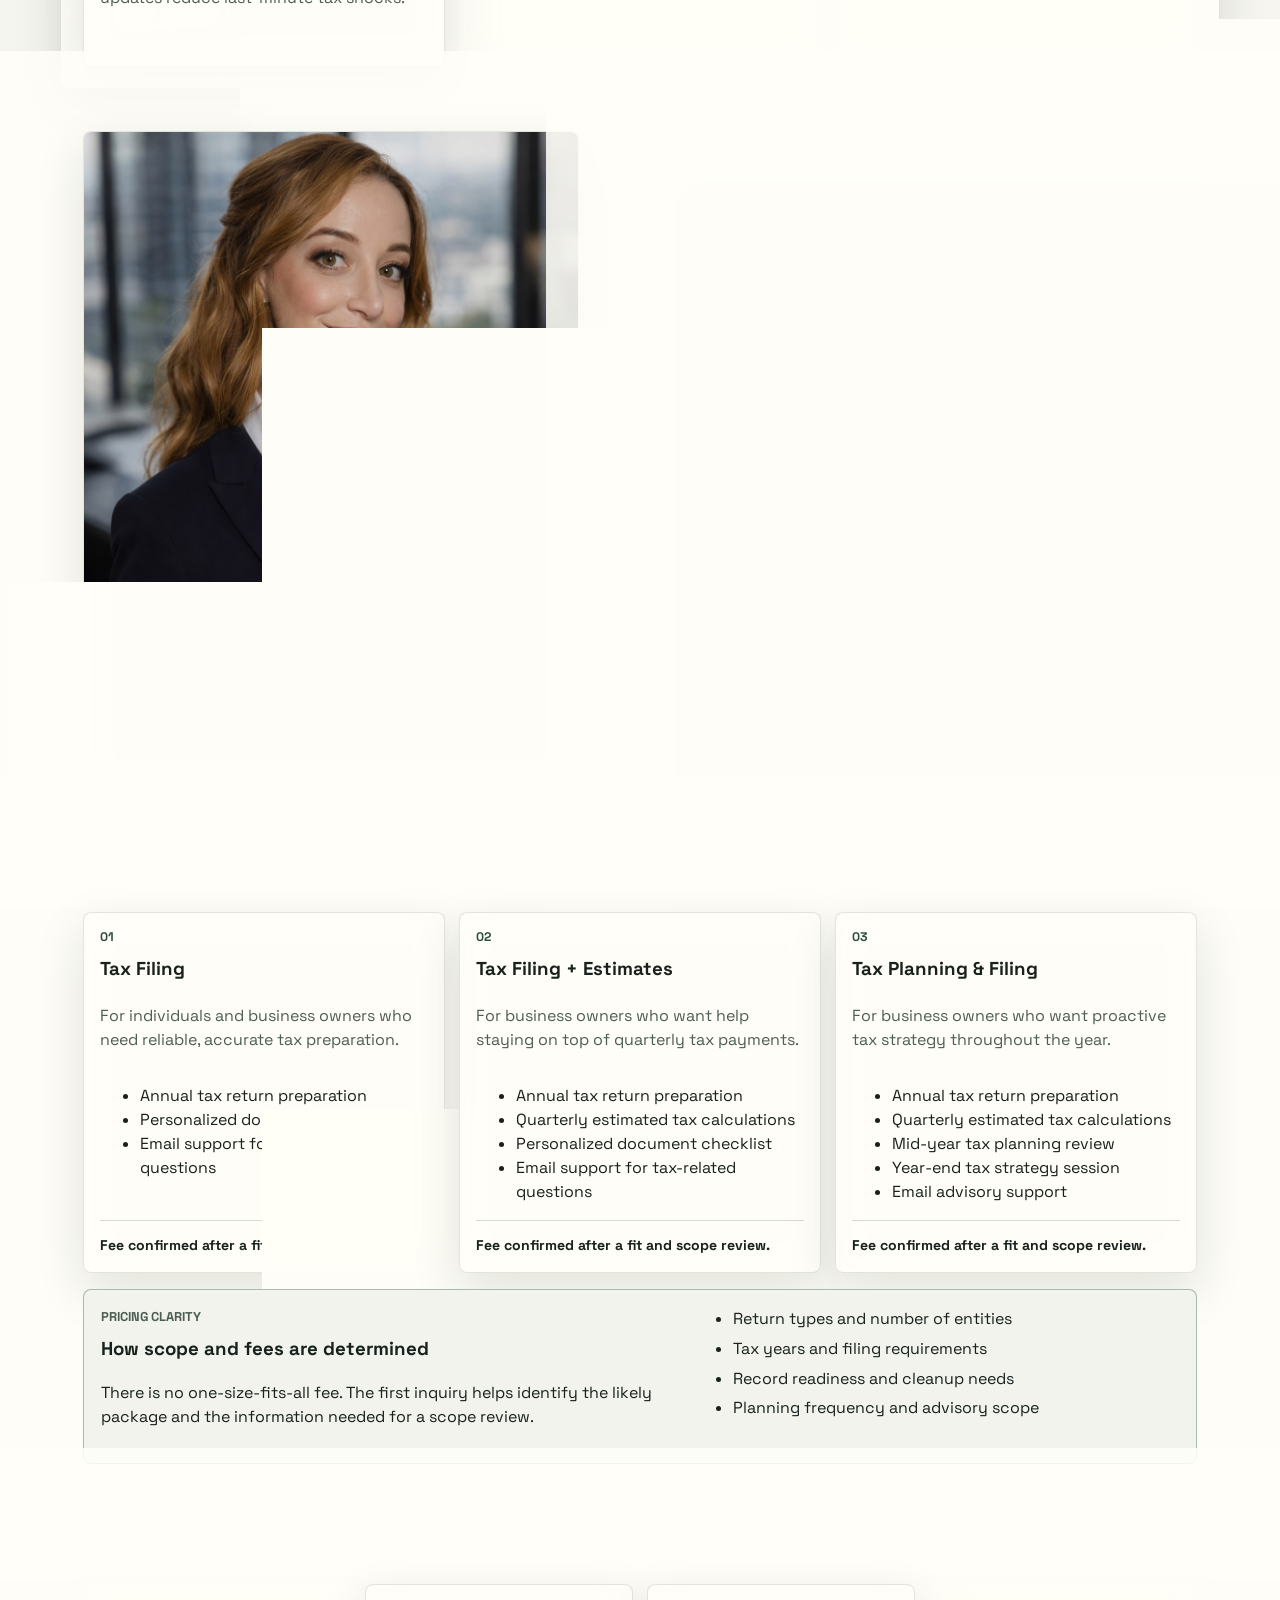
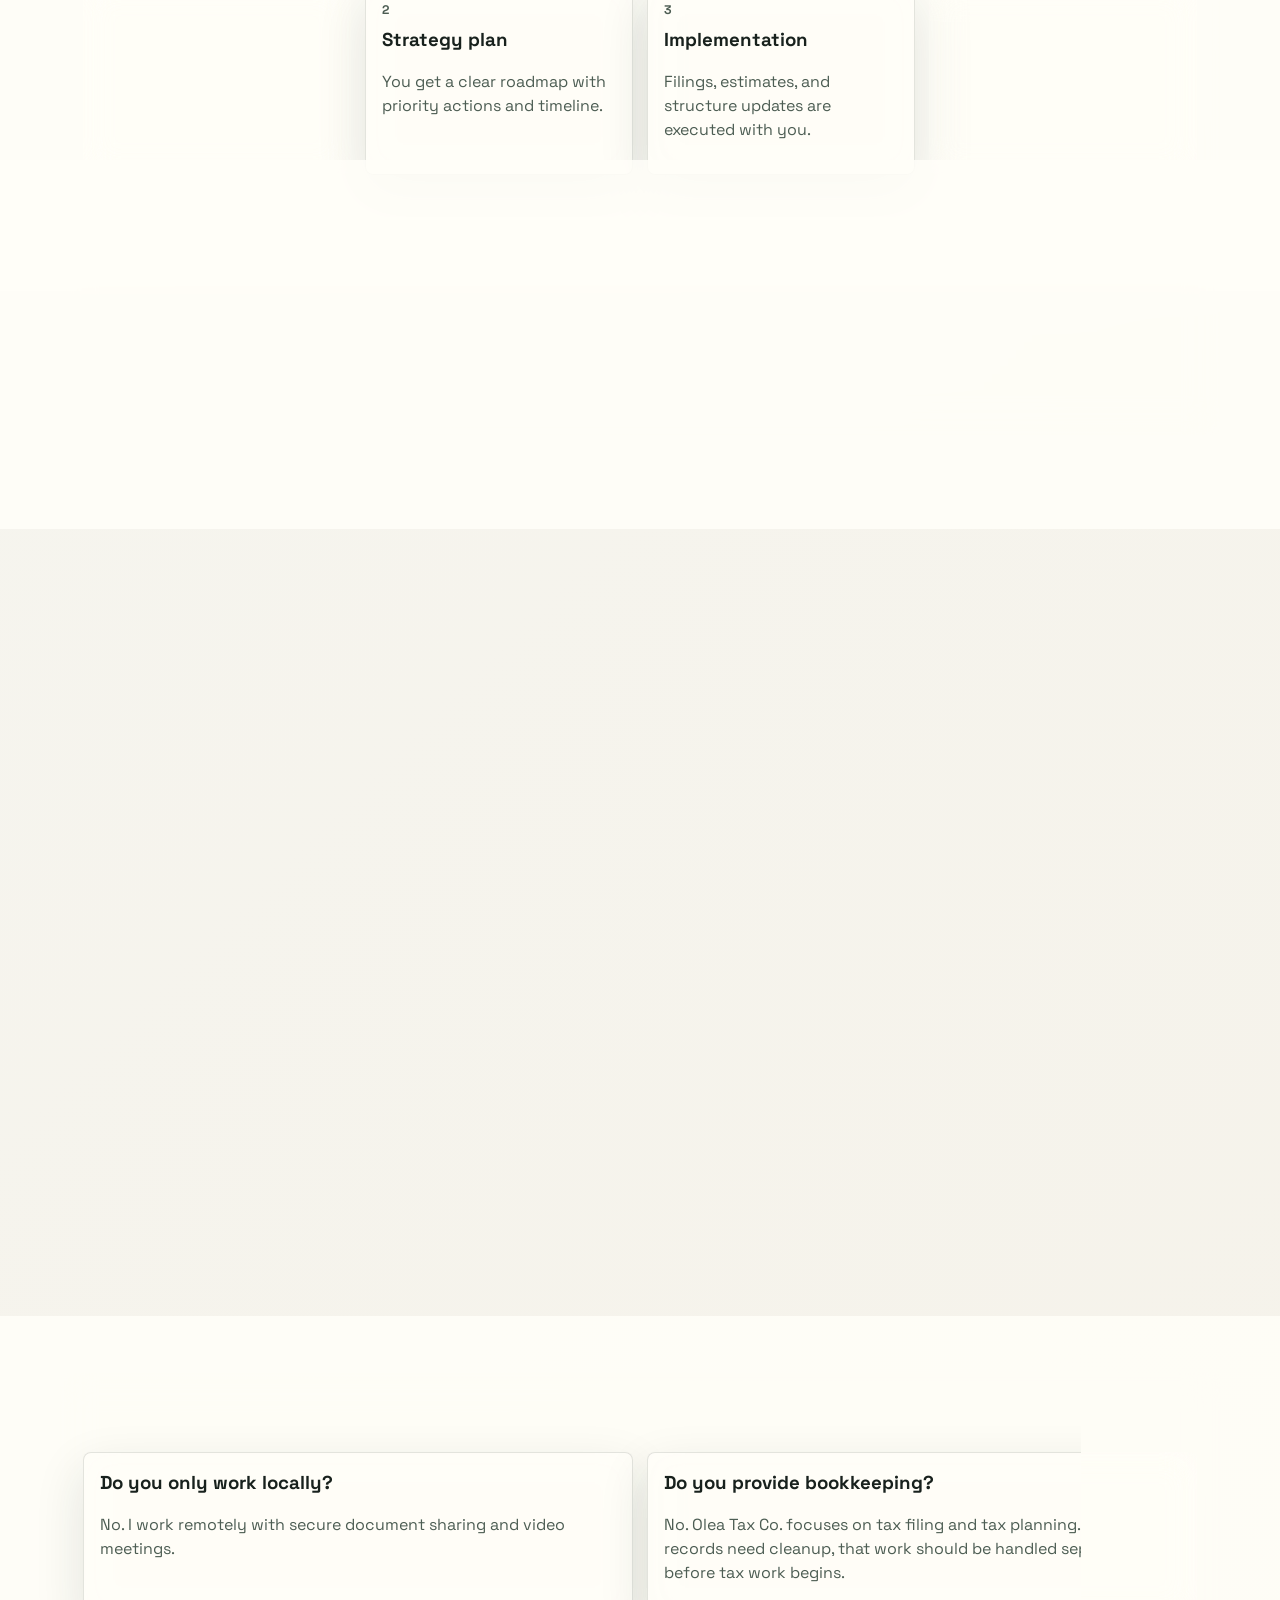
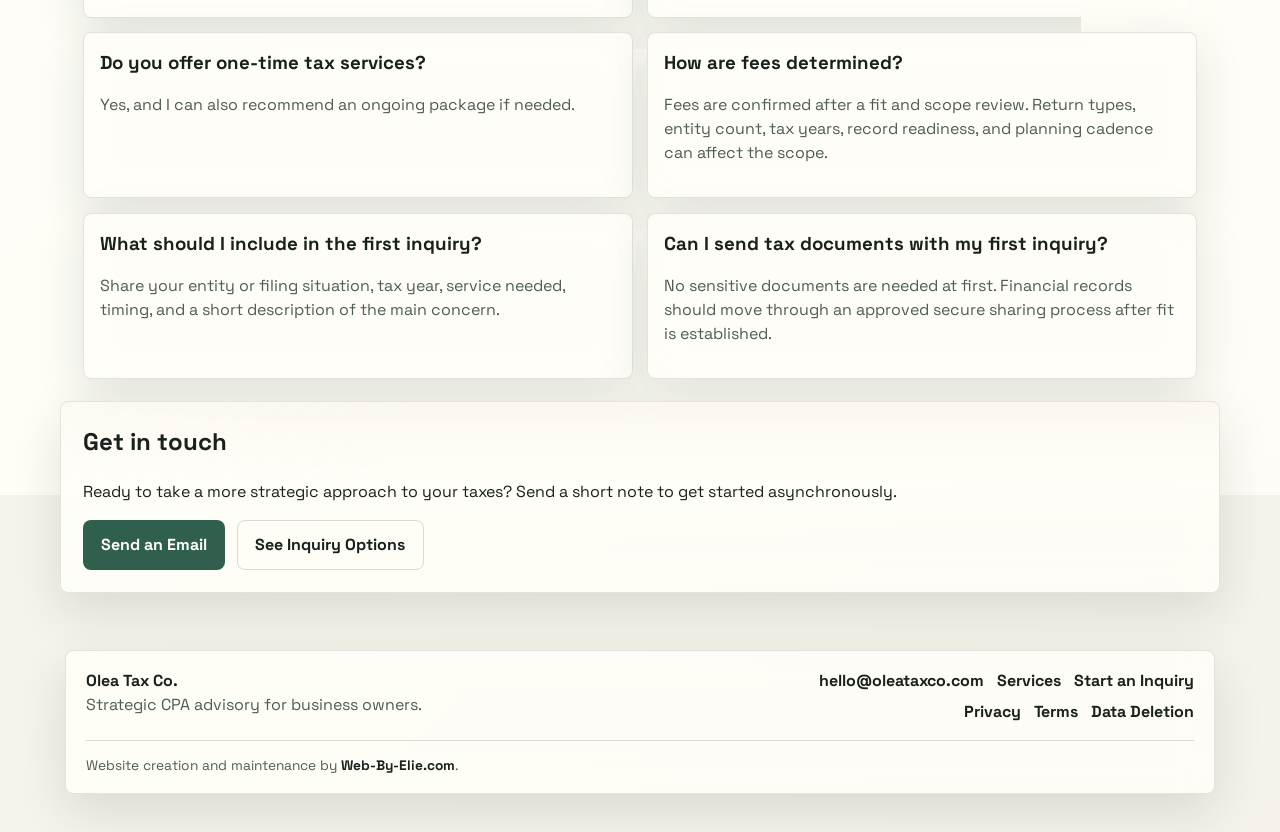
==== commit 75680b6f: "oleataxco: approve production monitoring" ====
--- a/index.html
+++ b/index.html
@@ -5,7 +5,7 @@
   <meta name="viewport" content="width=device-width, initial-scale=1.0" />
   <title>Olea Tax Co. | Strategic Tax Planning &amp; CPA Services</title>
   <meta name="description" content="Olea Tax Co. provides strategic CPA advisory, tax filing, quarterly estimates, and proactive tax planning for business owners." />
-  <meta name="site-version" content="v249.0" />
+  <meta name="site-version" content="v249.1" />
   <link rel="canonical" href="https://oleataxco.com/" />
   <meta property="og:title" content="Olea Tax Co. | Strategic Tax Planning &amp; CPA Services" />
   <meta property="og:description" content="Strategic CPA advisory, tax filing, estimates, and proactive tax planning for business owners." />
@@ -19,8 +19,8 @@
   <link rel="preconnect" href="https://fonts.googleapis.com">
   <link rel="preconnect" href="https://fonts.gstatic.com" crossorigin>
   <link href="https://fonts.googleapis.com/css2?family=Manrope:wght@400;500;600;700&amp;family=Space+Grotesk:wght@400;500;700&amp;display=swap" rel="stylesheet">
-  <link rel="stylesheet" href="assets/styles.css?v=249.0" />
-  <link rel="stylesheet" href="assets/liquid-glass.css?v=249.0" />
+  <link rel="stylesheet" href="assets/styles.css?v=249.1" />
+  <link rel="stylesheet" href="assets/liquid-glass.css?v=249.1" />
   <script type="application/ld+json">
     {
       "@context": "https://schema.org",
@@ -486,15 +486,14 @@
       </nav>
       <div class="footer-note">
         <!-- WST_PREVIEW_DISCLOSURE -->
-        <p data-i18n="policyNote">Policy pages pending final review.</p>
         <p data-i18n-html="creditNote">Website creation and maintenance by <a href="https://web-by-elie.com/">Web-By-Elie.com</a>.</p>
       </div>
     </div>
   </footer>
   <a class="mobile-sticky-cta" data-mobile-sticky-cta href="#inquiry" data-i18n="startInquiry" data-wst-cta="mobile_inquiry">Start an Inquiry</a>
-  <span class="visible-version-pill" data-visible-version aria-label="Site version">v249.0</span>
-  <script src="assets/site-i18n.js?v=249.0"></script>
-  <script src="assets/site-settings.js?v=249.0"></script>
-  <script src="assets/inquiry-form.js?v=249.0"></script>
+  <span class="visible-version-pill" data-visible-version aria-label="Site version">v249.1</span>
+  <script src="assets/site-i18n.js?v=249.1"></script>
+  <script src="assets/site-settings.js?v=249.1"></script>
+  <script src="assets/inquiry-form.js?v=249.1"></script>
 </body>
 </html>
